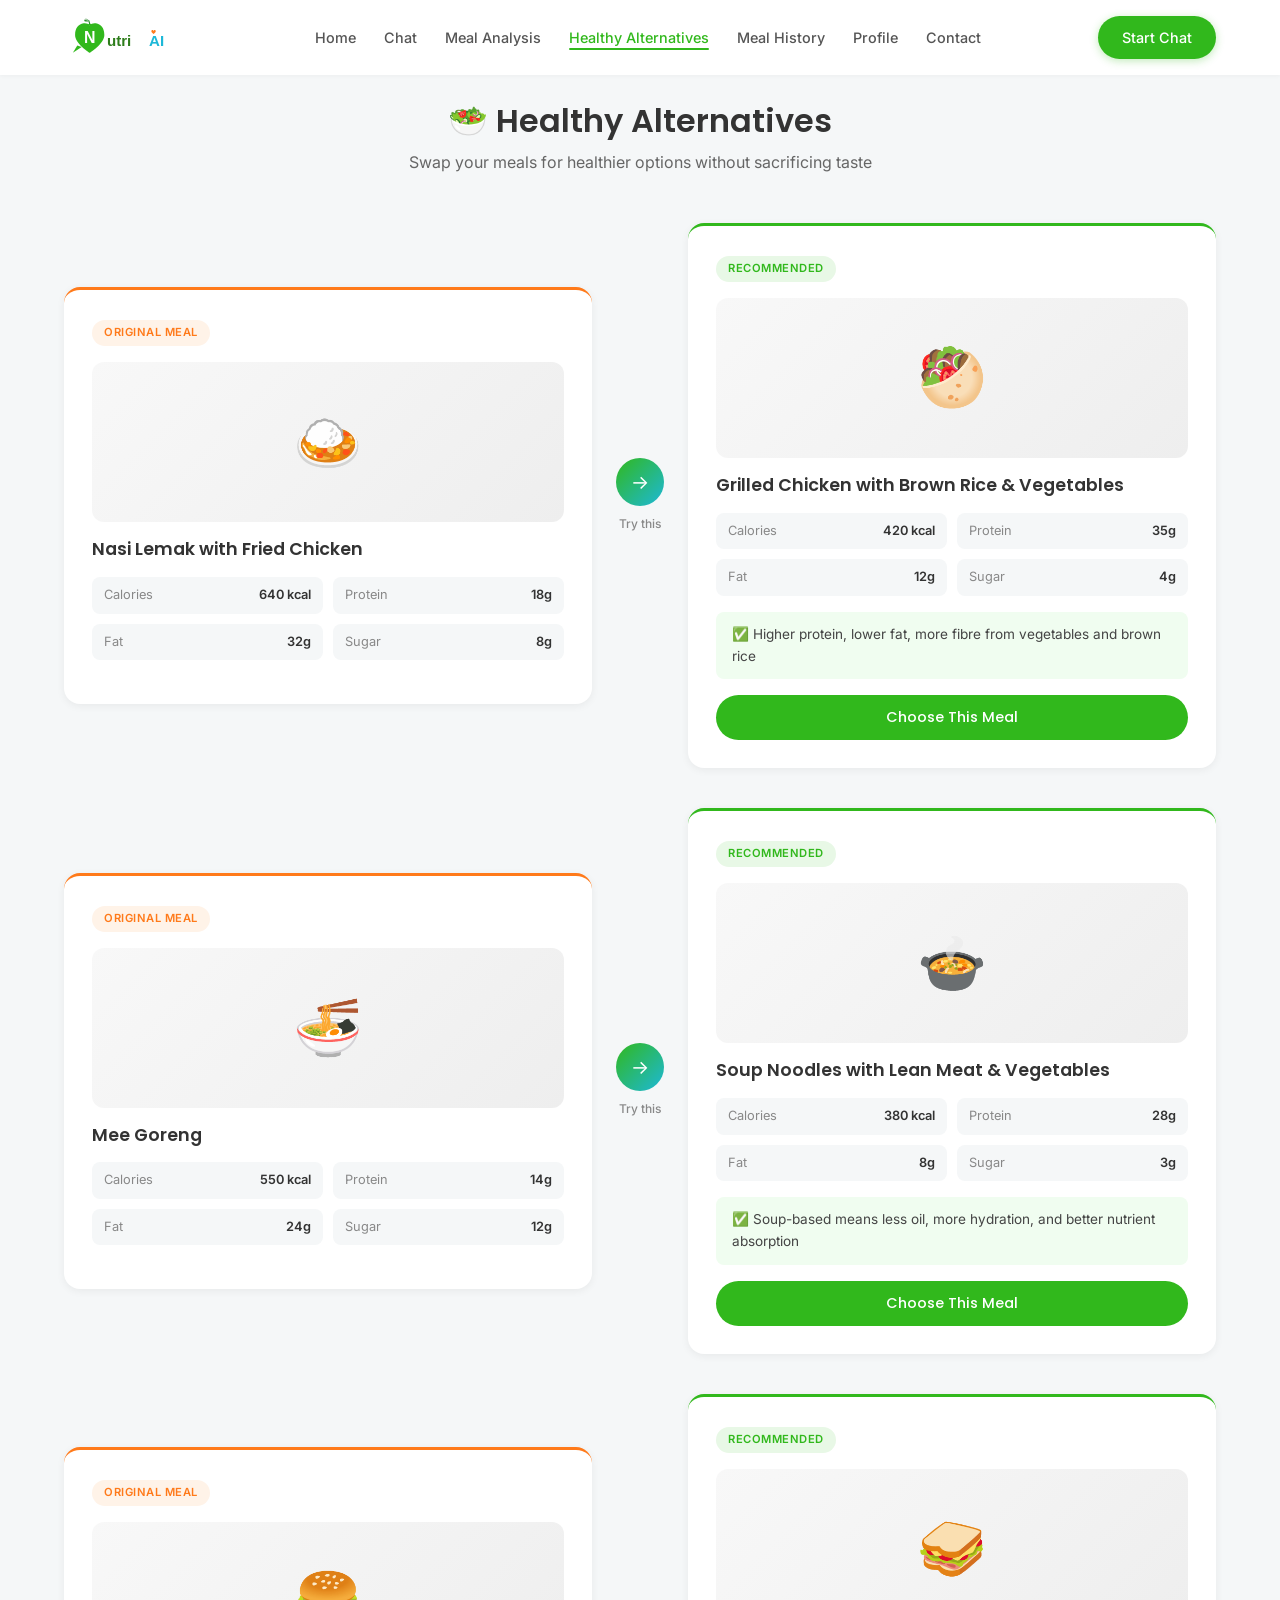
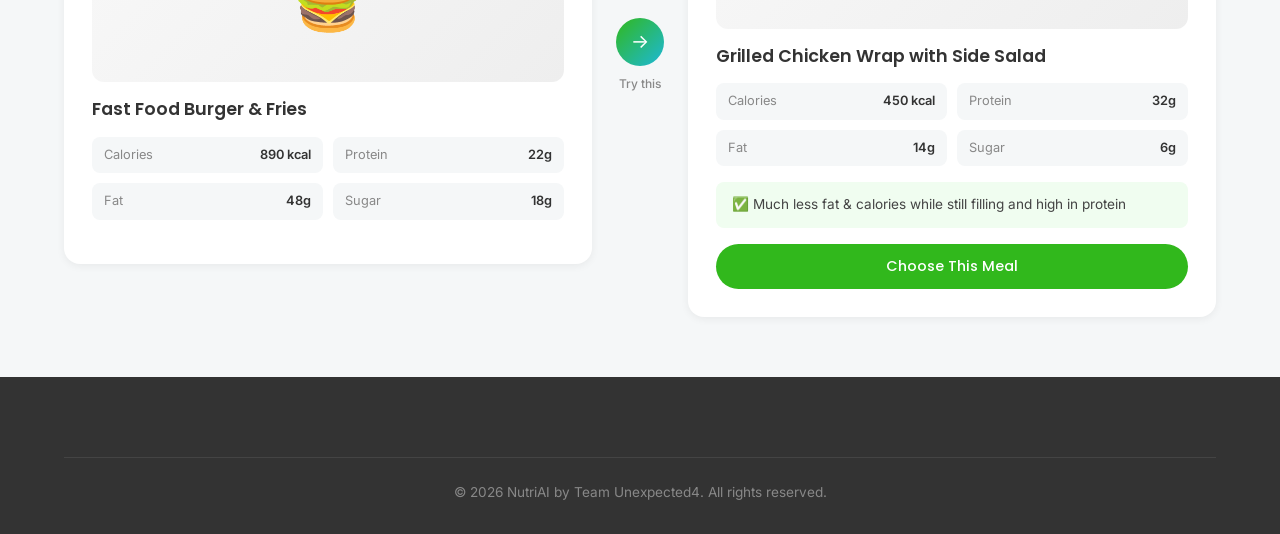
==== alternatives.html @ 3e51aa66 "Initial commit - NutriAI website" ====
<!DOCTYPE html>
<html lang="en">
<head>
    <meta charset="UTF-8">
    <meta name="viewport" content="width=device-width, initial-scale=1.0">
    <title>NutriAI – Healthy Alternatives</title>
    <link rel="preconnect" href="https://fonts.googleapis.com">
    <link rel="preconnect" href="https://fonts.gstatic.com" crossorigin>
    <link href="https://fonts.googleapis.com/css2?family=Poppins:wght@400;500;600;700&family=Inter:wght@300;400;500;600&display=swap" rel="stylesheet">
    <link rel="stylesheet" href="css/style.css">
    <link rel="stylesheet" href="css/alternatives.css">
</head>
<body>
    <!-- Navigation -->
    <nav class="navbar">
        <div class="nav-container">
            <a href="index.html" class="nav-logo">
                <img src="images/logo.svg" alt="NutriAI Logo" class="logo-img">
            </a>
            <ul class="nav-links">
                <li><a href="index.html">Home</a></li>
                <li><a href="chat.html">Chat</a></li>
                <li><a href="meal-analysis.html">Meal Analysis</a></li>
                <li><a href="alternatives.html" class="active">Healthy Alternatives</a></li>
                <li><a href="history.html">Meal History</a></li>
                <li><a href="profile.html">Profile</a></li>
                <li><a href="index.html#contact">Contact</a></li>
            </ul>
            <a href="chat.html" class="nav-cta">Start Chat</a>
            <button class="nav-toggle" aria-label="Toggle navigation">
                <span></span>
                <span></span>
                <span></span>
            </button>
        </div>
    </nav>

    <!-- Healthy Alternatives Page -->
    <section class="alternatives-page">
        <div class="container">
            <div class="alternatives-header">
                <h1>🥗 Healthy Alternatives</h1>
                <p>Swap your meals for healthier options without sacrificing taste</p>
            </div>

            <div class="comparison-list">
                <!-- Comparison 1 -->
                <div class="comparison-item">
                    <div class="comparison-card original">
                        <span class="card-badge">Original Meal</span>
                        <div class="card-meal-image">🍛</div>
                        <h3>Nasi Lemak with Fried Chicken</h3>
                        <div class="nutrition-mini">
                            <div class="nutrition-mini-item">
                                <span class="label">Calories</span>
                                <span class="value">640 kcal</span>
                            </div>
                            <div class="nutrition-mini-item">
                                <span class="label">Protein</span>
                                <span class="value">18g</span>
                            </div>
                            <div class="nutrition-mini-item">
                                <span class="label">Fat</span>
                                <span class="value">32g</span>
                            </div>
                            <div class="nutrition-mini-item">
                                <span class="label">Sugar</span>
                                <span class="value">8g</span>
                            </div>
                        </div>
                    </div>

                    <div class="comparison-arrow">
                        <div class="arrow-icon">→</div>
                        <span class="arrow-text">Try this</span>
                    </div>

                    <div class="comparison-card recommended">
                        <span class="card-badge">Recommended</span>
                        <div class="card-meal-image">🥙</div>
                        <h3>Grilled Chicken with Brown Rice & Vegetables</h3>
                        <div class="nutrition-mini">
                            <div class="nutrition-mini-item">
                                <span class="label">Calories</span>
                                <span class="value">420 kcal</span>
                            </div>
                            <div class="nutrition-mini-item">
                                <span class="label">Protein</span>
                                <span class="value">35g</span>
                            </div>
                            <div class="nutrition-mini-item">
                                <span class="label">Fat</span>
                                <span class="value">12g</span>
                            </div>
                            <div class="nutrition-mini-item">
                                <span class="label">Sugar</span>
                                <span class="value">4g</span>
                            </div>
                        </div>
                        <div class="health-benefits">
                            <p>✅ Higher protein, lower fat, more fibre from vegetables and brown rice</p>
                        </div>
                        <button class="choose-meal-btn">Choose This Meal</button>
                    </div>
                </div>

                <!-- Comparison 2 -->
                <div class="comparison-item">
                    <div class="comparison-card original">
                        <span class="card-badge">Original Meal</span>
                        <div class="card-meal-image">🍜</div>
                        <h3>Mee Goreng</h3>
                        <div class="nutrition-mini">
                            <div class="nutrition-mini-item">
                                <span class="label">Calories</span>
                                <span class="value">550 kcal</span>
                            </div>
                            <div class="nutrition-mini-item">
                                <span class="label">Protein</span>
                                <span class="value">14g</span>
                            </div>
                            <div class="nutrition-mini-item">
                                <span class="label">Fat</span>
                                <span class="value">24g</span>
                            </div>
                            <div class="nutrition-mini-item">
                                <span class="label">Sugar</span>
                                <span class="value">12g</span>
                            </div>
                        </div>
                    </div>

                    <div class="comparison-arrow">
                        <div class="arrow-icon">→</div>
                        <span class="arrow-text">Try this</span>
                    </div>

                    <div class="comparison-card recommended">
                        <span class="card-badge">Recommended</span>
                        <div class="card-meal-image">🍲</div>
                        <h3>Soup Noodles with Lean Meat & Vegetables</h3>
                        <div class="nutrition-mini">
                            <div class="nutrition-mini-item">
                                <span class="label">Calories</span>
                                <span class="value">380 kcal</span>
                            </div>
                            <div class="nutrition-mini-item">
                                <span class="label">Protein</span>
                                <span class="value">28g</span>
                            </div>
                            <div class="nutrition-mini-item">
                                <span class="label">Fat</span>
                                <span class="value">8g</span>
                            </div>
                            <div class="nutrition-mini-item">
                                <span class="label">Sugar</span>
                                <span class="value">3g</span>
                            </div>
                        </div>
                        <div class="health-benefits">
                            <p>✅ Soup-based means less oil, more hydration, and better nutrient absorption</p>
                        </div>
                        <button class="choose-meal-btn">Choose This Meal</button>
                    </div>
                </div>

                <!-- Comparison 3 -->
                <div class="comparison-item">
                    <div class="comparison-card original">
                        <span class="card-badge">Original Meal</span>
                        <div class="card-meal-image">🍔</div>
                        <h3>Fast Food Burger & Fries</h3>
                        <div class="nutrition-mini">
                            <div class="nutrition-mini-item">
                                <span class="label">Calories</span>
                                <span class="value">890 kcal</span>
                            </div>
                            <div class="nutrition-mini-item">
                                <span class="label">Protein</span>
                                <span class="value">22g</span>
                            </div>
                            <div class="nutrition-mini-item">
                                <span class="label">Fat</span>
                                <span class="value">48g</span>
                            </div>
                            <div class="nutrition-mini-item">
                                <span class="label">Sugar</span>
                                <span class="value">18g</span>
                            </div>
                        </div>
                    </div>

                    <div class="comparison-arrow">
                        <div class="arrow-icon">→</div>
                        <span class="arrow-text">Try this</span>
                    </div>

                    <div class="comparison-card recommended">
                        <span class="card-badge">Recommended</span>
                        <div class="card-meal-image">🥪</div>
                        <h3>Grilled Chicken Wrap with Side Salad</h3>
                        <div class="nutrition-mini">
                            <div class="nutrition-mini-item">
                                <span class="label">Calories</span>
                                <span class="value">450 kcal</span>
                            </div>
                            <div class="nutrition-mini-item">
                                <span class="label">Protein</span>
                                <span class="value">32g</span>
                            </div>
                            <div class="nutrition-mini-item">
                                <span class="label">Fat</span>
                                <span class="value">14g</span>
                            </div>
                            <div class="nutrition-mini-item">
                                <span class="label">Sugar</span>
                                <span class="value">6g</span>
                            </div>
                        </div>
                        <div class="health-benefits">
                            <p>✅ Much less fat & calories while still filling and high in protein</p>
                        </div>
                        <button class="choose-meal-btn">Choose This Meal</button>
                    </div>
                </div>
            </div>
        </div>
    </section>

    <!-- Footer -->
    <footer class="footer">
        <div class="container">
            <div class="footer-bottom">
                <p>&copy; 2026 NutriAI by Team Unexpected4. All rights reserved.</p>
            </div>
        </div>
    </footer>

    <script src="js/main.js"></script>
</body>
</html>
---- css/style.css ----
/* ============================
   NutriAI - Global Styles
   ============================ */

:root {
    --primary-green: #31B81C;
    --ai-blue: #1DB8D8;
    --accent-orange: #FF7A1A;
    --white: #FFFFFF;
    --light-grey: #F5F7F8;
    --dark-grey: #333333;
    --shadow-sm: 0 2px 8px rgba(0, 0, 0, 0.06);
    --shadow-md: 0 4px 16px rgba(0, 0, 0, 0.08);
    --shadow-lg: 0 8px 32px rgba(0, 0, 0, 0.1);
    --radius-sm: 8px;
    --radius-md: 12px;
    --radius-lg: 16px;
    --radius-xl: 24px;
    --radius-full: 50px;
    --transition: all 0.3s ease;
}

/* Reset */
*, *::before, *::after {
    margin: 0;
    padding: 0;
    box-sizing: border-box;
}

html {
    scroll-behavior: smooth;
}

body {
    font-family: 'Inter', sans-serif;
    font-size: 16px;
    line-height: 1.6;
    color: var(--dark-grey);
    background-color: var(--white);
    overflow-x: hidden;
}

h1, h2, h3, h4, h5, h6 {
    font-family: 'Poppins', sans-serif;
    font-weight: 600;
    line-height: 1.3;
}

a {
    text-decoration: none;
    color: inherit;
    transition: var(--transition);
}

ul {
    list-style: none;
}

img {
    max-width: 100%;
    height: auto;
}

/* Container */
.container {
    max-width: 1200px;
    margin: 0 auto;
    padding: 0 24px;
}

/* Section Headers */
.section-header {
    text-align: center;
    margin-bottom: 60px;
}

.section-header h2 {
    font-size: 2.25rem;
    margin-bottom: 12px;
    color: var(--dark-grey);
}

.section-header p {
    font-size: 1.1rem;
    color: #666;
    max-width: 500px;
    margin: 0 auto;
}

/* Buttons */
.btn {
    display: inline-flex;
    align-items: center;
    justify-content: center;
    padding: 14px 32px;
    border-radius: var(--radius-full);
    font-family: 'Poppins', sans-serif;
    font-weight: 500;
    font-size: 1rem;
    cursor: pointer;
    transition: var(--transition);
    border: none;
    gap: 8px;
}

.btn-primary {
    background-color: var(--primary-green);
    color: var(--white);
    box-shadow: 0 4px 16px rgba(49, 184, 28, 0.3);
}

.btn-primary:hover {
    background-color: #28a016;
    transform: translateY(-2px);
    box-shadow: 0 6px 24px rgba(49, 184, 28, 0.4);
}

.btn-secondary {
    background-color: transparent;
    color: var(--dark-grey);
    border: 2px solid #e0e0e0;
}

.btn-secondary:hover {
    border-color: var(--primary-green);
    color: var(--primary-green);
    transform: translateY(-2px);
}

.btn-blue {
    background-color: var(--ai-blue);
    color: var(--white);
    box-shadow: 0 4px 16px rgba(29, 184, 216, 0.3);
}

.btn-blue:hover {
    background-color: #17a2bf;
    transform: translateY(-2px);
    box-shadow: 0 6px 24px rgba(29, 184, 216, 0.4);
}

.btn-orange {
    background-color: var(--accent-orange);
    color: var(--white);
    box-shadow: 0 4px 16px rgba(255, 122, 26, 0.3);
}

.btn-orange:hover {
    background-color: #e56a10;
    transform: translateY(-2px);
    box-shadow: 0 6px 24px rgba(255, 122, 26, 0.4);
}

.btn-sm {
    padding: 10px 20px;
    font-size: 0.875rem;
}

.btn-lg {
    padding: 16px 40px;
    font-size: 1.1rem;
}

/* Navigation */
.navbar {
    position: fixed;
    top: 0;
    left: 0;
    right: 0;
    background: rgba(255, 255, 255, 0.95);
    backdrop-filter: blur(10px);
    z-index: 1000;
    padding: 16px 0;
    box-shadow: 0 1px 4px rgba(0, 0, 0, 0.04);
}

.nav-container {
    max-width: 1200px;
    margin: 0 auto;
    padding: 0 24px;
    display: flex;
    align-items: center;
    justify-content: space-between;
}

.nav-logo {
    display: flex;
    align-items: center;
}

.logo-img {
    height: 40px;
    width: auto;
}

.logo-icon {
    font-size: 1.75rem;
}

.logo-text {
    color: var(--primary-green);
}

.nav-links {
    display: flex;
    align-items: center;
    gap: 28px;
}

.nav-links a {
    font-size: 0.9rem;
    font-weight: 500;
    color: #555;
    position: relative;
}

.nav-links a:hover,
.nav-links a.active {
    color: var(--primary-green);
}

.nav-links a.active::after {
    content: '';
    position: absolute;
    bottom: -4px;
    left: 0;
    right: 0;
    height: 2px;
    background: var(--primary-green);
    border-radius: 2px;
}

.nav-cta {
    background-color: var(--primary-green);
    color: var(--white);
    padding: 10px 24px;
    border-radius: var(--radius-full);
    font-weight: 500;
    font-size: 0.9rem;
    box-shadow: 0 2px 8px rgba(49, 184, 28, 0.3);
}

.nav-cta:hover {
    background-color: #28a016;
    transform: translateY(-1px);
}

.nav-toggle {
    display: none;
    flex-direction: column;
    gap: 5px;
    background: none;
    border: none;
    cursor: pointer;
    padding: 4px;
}

.nav-toggle span {
    width: 24px;
    height: 2px;
    background: var(--dark-grey);
    border-radius: 2px;
    transition: var(--transition);
}

/* Footer */
.footer {
    background: var(--dark-grey);
    color: var(--white);
    padding: 80px 0 30px;
}

.footer-grid {
    display: grid;
    grid-template-columns: 2fr 1fr 1fr 1.5fr;
    gap: 40px;
    margin-bottom: 40px;
}

.footer-brand p {
    color: #aaa;
    margin-top: 12px;
    font-size: 0.9rem;
    line-height: 1.7;
}

.footer-logo {
    display: flex;
    align-items: center;
}

.footer-logo .logo-img {
    height: 36px;
    width: auto;
}

.footer-logo-img {
    filter: brightness(10);
}

.footer-links h4,
.footer-contact h4 {
    font-size: 1rem;
    margin-bottom: 16px;
    color: var(--white);
}

.footer-links ul li {
    margin-bottom: 10px;
}

.footer-links ul li a {
    color: #aaa;
    font-size: 0.9rem;
}

.footer-links ul li a:hover {
    color: var(--primary-green);
}

.footer-contact p {
    color: #aaa;
    font-size: 0.9rem;
    margin-bottom: 8px;
}

.footer-social {
    display: flex;
    gap: 12px;
    margin-top: 16px;
}

.footer-social a {
    font-size: 1.2rem;
    opacity: 0.7;
    transition: var(--transition);
}

.footer-social a:hover {
    opacity: 1;
}

.footer-bottom {
    border-top: 1px solid #444;
    padding-top: 24px;
    text-align: center;
}

.footer-bottom p {
    color: #888;
    font-size: 0.85rem;
}

/* Responsive */
@media (max-width: 1024px) {
    .footer-grid {
        grid-template-columns: 1fr 1fr;
    }
}

@media (max-width: 768px) {
    .nav-links {
        display: none;
        position: absolute;
        top: 100%;
        left: 0;
        right: 0;
        background: var(--white);
        flex-direction: column;
        padding: 24px;
        box-shadow: var(--shadow-md);
        gap: 16px;
    }

    .nav-links.active {
        display: flex;
    }

    .nav-cta {
        display: none;
    }

    .nav-toggle {
        display: flex;
    }

    .section-header h2 {
        font-size: 1.75rem;
    }

    .footer-grid {
        grid-template-columns: 1fr;
        gap: 30px;
    }
}
---- css/alternatives.css ----
/* ============================
   Healthy Alternatives Page Styles
   ============================ */

.alternatives-page {
    padding: 100px 0 60px;
    background: var(--light-grey);
    min-height: 100vh;
}

.alternatives-header {
    text-align: center;
    margin-bottom: 48px;
}

.alternatives-header h1 {
    font-size: 2rem;
    margin-bottom: 8px;
}

.alternatives-header p {
    color: #666;
    font-size: 1rem;
}

/* Comparison Cards */
.comparison-list {
    display: flex;
    flex-direction: column;
    gap: 40px;
}

.comparison-item {
    display: grid;
    grid-template-columns: 1fr auto 1fr;
    gap: 24px;
    align-items: center;
}

.comparison-card {
    background: var(--white);
    border-radius: var(--radius-lg);
    padding: 28px;
    box-shadow: var(--shadow-sm);
    transition: var(--transition);
}

.comparison-card:hover {
    transform: translateY(-4px);
    box-shadow: var(--shadow-md);
}

.comparison-card.original {
    border-top: 3px solid var(--accent-orange);
}

.comparison-card.recommended {
    border-top: 3px solid var(--primary-green);
}

.card-badge {
    display: inline-block;
    padding: 4px 12px;
    border-radius: var(--radius-full);
    font-size: 0.7rem;
    font-weight: 600;
    text-transform: uppercase;
    letter-spacing: 0.5px;
    margin-bottom: 16px;
}

.original .card-badge {
    background: #fff3e8;
    color: var(--accent-orange);
}

.recommended .card-badge {
    background: #e8f8e6;
    color: var(--primary-green);
}

.card-meal-image {
    width: 100%;
    height: 160px;
    background: linear-gradient(135deg, #f8f8f8, #eee);
    border-radius: var(--radius-md);
    display: flex;
    align-items: center;
    justify-content: center;
    font-size: 3.5rem;
    margin-bottom: 16px;
}

.comparison-card h3 {
    font-size: 1.1rem;
    margin-bottom: 16px;
}

.nutrition-mini {
    display: grid;
    grid-template-columns: 1fr 1fr;
    gap: 10px;
    margin-bottom: 16px;
}

.nutrition-mini-item {
    display: flex;
    justify-content: space-between;
    align-items: center;
    padding: 8px 12px;
    background: var(--light-grey);
    border-radius: var(--radius-sm);
    font-size: 0.8rem;
}

.nutrition-mini-item .label {
    color: #888;
}

.nutrition-mini-item .value {
    font-weight: 600;
    color: var(--dark-grey);
}

.health-benefits {
    padding: 12px 16px;
    background: #f0fdf0;
    border-radius: var(--radius-sm);
    margin-bottom: 16px;
}

.health-benefits p {
    font-size: 0.85rem;
    color: #444;
    display: flex;
    align-items: center;
    gap: 6px;
}

.choose-meal-btn {
    width: 100%;
    padding: 12px;
    background: var(--primary-green);
    color: var(--white);
    border: none;
    border-radius: var(--radius-full);
    font-family: 'Poppins', sans-serif;
    font-weight: 500;
    font-size: 0.9rem;
    cursor: pointer;
    transition: var(--transition);
}

.choose-meal-btn:hover {
    background: #28a016;
    transform: translateY(-2px);
    box-shadow: 0 4px 12px rgba(49, 184, 28, 0.3);
}

/* Arrow Connector */
.comparison-arrow {
    display: flex;
    flex-direction: column;
    align-items: center;
    gap: 8px;
}

.arrow-icon {
    width: 48px;
    height: 48px;
    background: linear-gradient(135deg, var(--primary-green), var(--ai-blue));
    color: var(--white);
    border-radius: 50%;
    display: flex;
    align-items: center;
    justify-content: center;
    font-size: 1.2rem;
}

.arrow-text {
    font-size: 0.75rem;
    color: #888;
    font-weight: 500;
}

/* Responsive */
@media (max-width: 1024px) {
    .comparison-item {
        grid-template-columns: 1fr;
        gap: 16px;
    }

    .comparison-arrow {
        flex-direction: row;
        justify-content: center;
    }

    .arrow-icon {
        transform: rotate(90deg);
    }
}

@media (max-width: 768px) {
    .alternatives-page {
        padding: 90px 0 40px;
    }
}
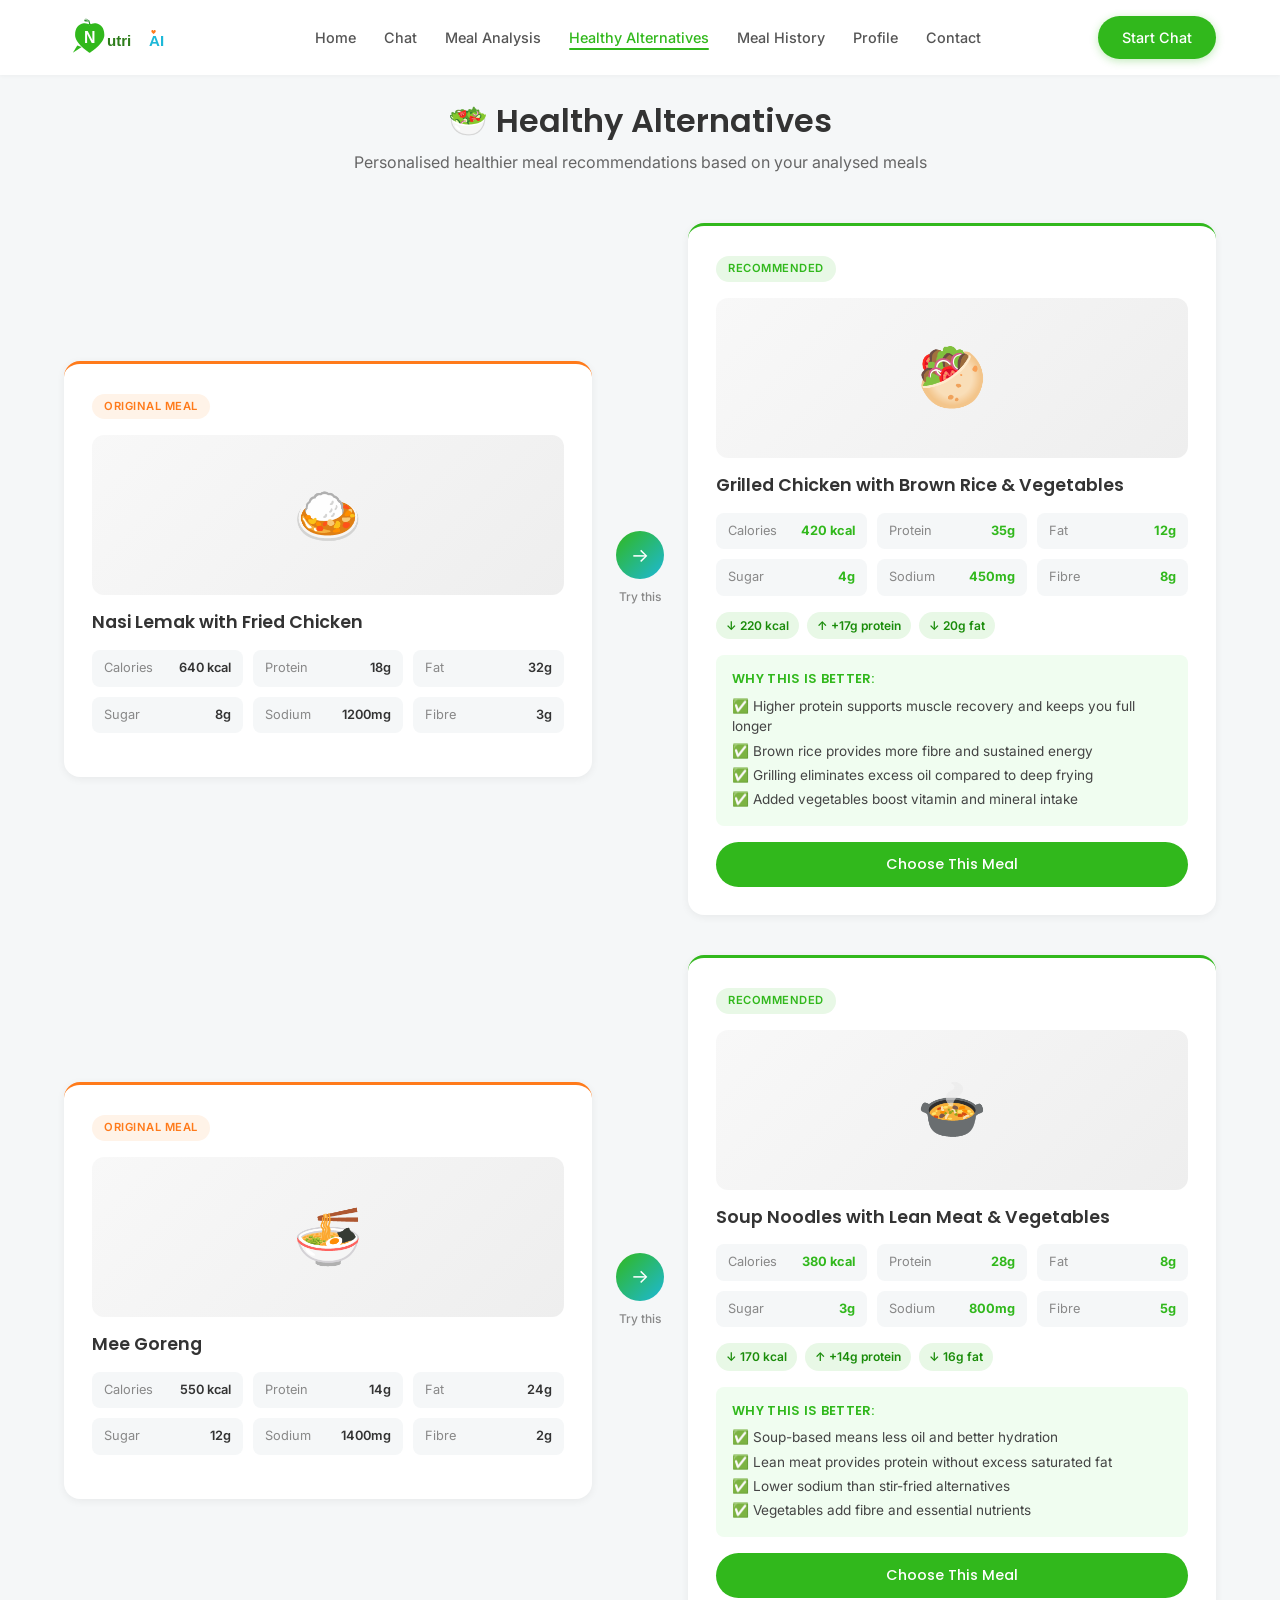
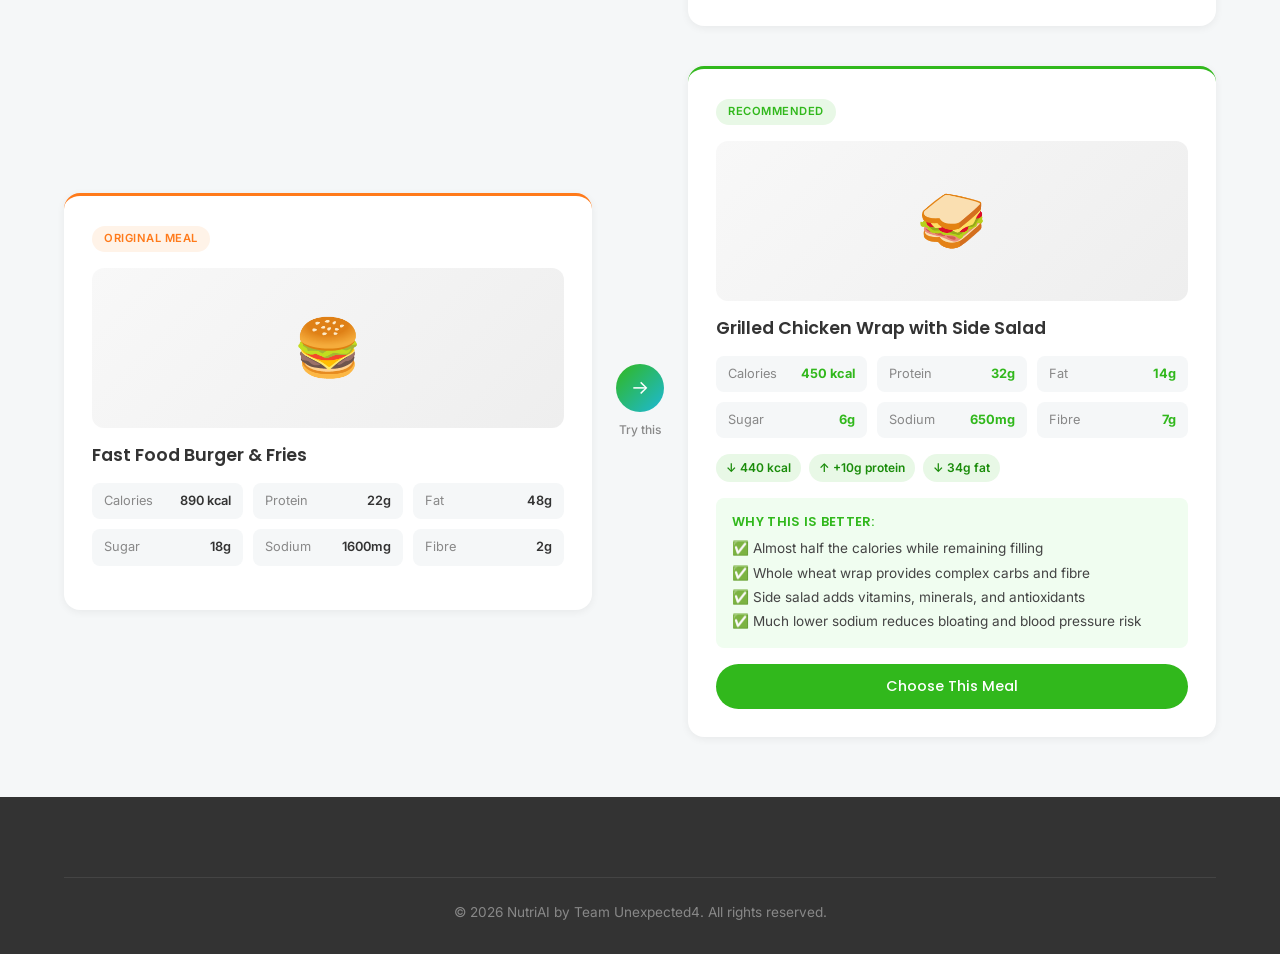
==== commit cdf55222: "feat: add homepage improvements, meal analysis, contact page, and localStorage support" ====
--- a/alternatives.html
+++ b/alternatives.html
@@ -24,7 +24,7 @@
                 <li><a href="alternatives.html" class="active">Healthy Alternatives</a></li>
                 <li><a href="history.html">Meal History</a></li>
                 <li><a href="profile.html">Profile</a></li>
-                <li><a href="index.html#contact">Contact</a></li>
+                <li><a href="contact.html">Contact</a></li>
             </ul>
             <a href="chat.html" class="nav-cta">Start Chat</a>
             <button class="nav-toggle" aria-label="Toggle navigation">
@@ -40,10 +40,10 @@
         <div class="container">
             <div class="alternatives-header">
                 <h1>🥗 Healthy Alternatives</h1>
-                <p>Swap your meals for healthier options without sacrificing taste</p>
+                <p>Personalised healthier meal recommendations based on your analysed meals</p>
             </div>
 
-            <div class="comparison-list">
+            <div class="comparison-list" id="alternatives-list">
                 <!-- Comparison 1 -->
                 <div class="comparison-item">
                     <div class="comparison-card original">
@@ -67,6 +67,14 @@
                                 <span class="label">Sugar</span>
                                 <span class="value">8g</span>
                             </div>
+                            <div class="nutrition-mini-item">
+                                <span class="label">Sodium</span>
+                                <span class="value">1200mg</span>
+                            </div>
+                            <div class="nutrition-mini-item">
+                                <span class="label">Fibre</span>
+                                <span class="value">3g</span>
+                            </div>
                         </div>
                     </div>
 
@@ -82,23 +90,40 @@
                         <div class="nutrition-mini">
                             <div class="nutrition-mini-item">
                                 <span class="label">Calories</span>
-                                <span class="value">420 kcal</span>
-                            </div>
-                            <div class="nutrition-mini-item">
-                                <span class="label">Protein</span>
-                                <span class="value">35g</span>
-                            </div>
-                            <div class="nutrition-mini-item">
-                                <span class="label">Fat</span>
-                                <span class="value">12g</span>
-                            </div>
-                            <div class="nutrition-mini-item">
-                                <span class="label">Sugar</span>
-                                <span class="value">4g</span>
-                            </div>
+                                <span class="value highlight-green">420 kcal</span>
+                            </div>
+                            <div class="nutrition-mini-item">
+                                <span class="label">Protein</span>
+                                <span class="value highlight-green">35g</span>
+                            </div>
+                            <div class="nutrition-mini-item">
+                                <span class="label">Fat</span>
+                                <span class="value highlight-green">12g</span>
+                            </div>
+                            <div class="nutrition-mini-item">
+                                <span class="label">Sugar</span>
+                                <span class="value highlight-green">4g</span>
+                            </div>
+                            <div class="nutrition-mini-item">
+                                <span class="label">Sodium</span>
+                                <span class="value highlight-green">450mg</span>
+                            </div>
+                            <div class="nutrition-mini-item">
+                                <span class="label">Fibre</span>
+                                <span class="value highlight-green">8g</span>
+                            </div>
+                        </div>
+                        <div class="nutrition-diff">
+                            <span class="diff-item good">↓ 220 kcal</span>
+                            <span class="diff-item good">↑ +17g protein</span>
+                            <span class="diff-item good">↓ 20g fat</span>
                         </div>
                         <div class="health-benefits">
-                            <p>✅ Higher protein, lower fat, more fibre from vegetables and brown rice</p>
+                            <h4>Why this is better:</h4>
+                            <p>✅ Higher protein supports muscle recovery and keeps you full longer</p>
+                            <p>✅ Brown rice provides more fibre and sustained energy</p>
+                            <p>✅ Grilling eliminates excess oil compared to deep frying</p>
+                            <p>✅ Added vegetables boost vitamin and mineral intake</p>
                         </div>
                         <button class="choose-meal-btn">Choose This Meal</button>
                     </div>
@@ -127,6 +152,14 @@
                                 <span class="label">Sugar</span>
                                 <span class="value">12g</span>
                             </div>
+                            <div class="nutrition-mini-item">
+                                <span class="label">Sodium</span>
+                                <span class="value">1400mg</span>
+                            </div>
+                            <div class="nutrition-mini-item">
+                                <span class="label">Fibre</span>
+                                <span class="value">2g</span>
+                            </div>
                         </div>
                     </div>
 
@@ -142,23 +175,40 @@
                         <div class="nutrition-mini">
                             <div class="nutrition-mini-item">
                                 <span class="label">Calories</span>
-                                <span class="value">380 kcal</span>
-                            </div>
-                            <div class="nutrition-mini-item">
-                                <span class="label">Protein</span>
-                                <span class="value">28g</span>
-                            </div>
-                            <div class="nutrition-mini-item">
-                                <span class="label">Fat</span>
-                                <span class="value">8g</span>
-                            </div>
-                            <div class="nutrition-mini-item">
-                                <span class="label">Sugar</span>
-                                <span class="value">3g</span>
-                            </div>
+                                <span class="value highlight-green">380 kcal</span>
+                            </div>
+                            <div class="nutrition-mini-item">
+                                <span class="label">Protein</span>
+                                <span class="value highlight-green">28g</span>
+                            </div>
+                            <div class="nutrition-mini-item">
+                                <span class="label">Fat</span>
+                                <span class="value highlight-green">8g</span>
+                            </div>
+                            <div class="nutrition-mini-item">
+                                <span class="label">Sugar</span>
+                                <span class="value highlight-green">3g</span>
+                            </div>
+                            <div class="nutrition-mini-item">
+                                <span class="label">Sodium</span>
+                                <span class="value highlight-green">800mg</span>
+                            </div>
+                            <div class="nutrition-mini-item">
+                                <span class="label">Fibre</span>
+                                <span class="value highlight-green">5g</span>
+                            </div>
+                        </div>
+                        <div class="nutrition-diff">
+                            <span class="diff-item good">↓ 170 kcal</span>
+                            <span class="diff-item good">↑ +14g protein</span>
+                            <span class="diff-item good">↓ 16g fat</span>
                         </div>
                         <div class="health-benefits">
-                            <p>✅ Soup-based means less oil, more hydration, and better nutrient absorption</p>
+                            <h4>Why this is better:</h4>
+                            <p>✅ Soup-based means less oil and better hydration</p>
+                            <p>✅ Lean meat provides protein without excess saturated fat</p>
+                            <p>✅ Lower sodium than stir-fried alternatives</p>
+                            <p>✅ Vegetables add fibre and essential nutrients</p>
                         </div>
                         <button class="choose-meal-btn">Choose This Meal</button>
                     </div>
@@ -187,6 +237,14 @@
                                 <span class="label">Sugar</span>
                                 <span class="value">18g</span>
                             </div>
+                            <div class="nutrition-mini-item">
+                                <span class="label">Sodium</span>
+                                <span class="value">1600mg</span>
+                            </div>
+                            <div class="nutrition-mini-item">
+                                <span class="label">Fibre</span>
+                                <span class="value">2g</span>
+                            </div>
                         </div>
                     </div>
 
@@ -202,23 +260,40 @@
                         <div class="nutrition-mini">
                             <div class="nutrition-mini-item">
                                 <span class="label">Calories</span>
-                                <span class="value">450 kcal</span>
-                            </div>
-                            <div class="nutrition-mini-item">
-                                <span class="label">Protein</span>
-                                <span class="value">32g</span>
-                            </div>
-                            <div class="nutrition-mini-item">
-                                <span class="label">Fat</span>
-                                <span class="value">14g</span>
-                            </div>
-                            <div class="nutrition-mini-item">
-                                <span class="label">Sugar</span>
-                                <span class="value">6g</span>
-                            </div>
+                                <span class="value highlight-green">450 kcal</span>
+                            </div>
+                            <div class="nutrition-mini-item">
+                                <span class="label">Protein</span>
+                                <span class="value highlight-green">32g</span>
+                            </div>
+                            <div class="nutrition-mini-item">
+                                <span class="label">Fat</span>
+                                <span class="value highlight-green">14g</span>
+                            </div>
+                            <div class="nutrition-mini-item">
+                                <span class="label">Sugar</span>
+                                <span class="value highlight-green">6g</span>
+                            </div>
+                            <div class="nutrition-mini-item">
+                                <span class="label">Sodium</span>
+                                <span class="value highlight-green">650mg</span>
+                            </div>
+                            <div class="nutrition-mini-item">
+                                <span class="label">Fibre</span>
+                                <span class="value highlight-green">7g</span>
+                            </div>
+                        </div>
+                        <div class="nutrition-diff">
+                            <span class="diff-item good">↓ 440 kcal</span>
+                            <span class="diff-item good">↑ +10g protein</span>
+                            <span class="diff-item good">↓ 34g fat</span>
                         </div>
                         <div class="health-benefits">
-                            <p>✅ Much less fat & calories while still filling and high in protein</p>
+                            <h4>Why this is better:</h4>
+                            <p>✅ Almost half the calories while remaining filling</p>
+                            <p>✅ Whole wheat wrap provides complex carbs and fibre</p>
+                            <p>✅ Side salad adds vitamins, minerals, and antioxidants</p>
+                            <p>✅ Much lower sodium reduces bloating and blood pressure risk</p>
                         </div>
                         <button class="choose-meal-btn">Choose This Meal</button>
                     </div>
--- a/css/style.css
+++ b/css/style.css
@@ -20,6 +20,155 @@
     --transition: all 0.3s ease;
 }
 
+/* Dark Mode */
+body.dark-mode {
+    --white: #1a1a2e;
+    --light-grey: #16213e;
+    --dark-grey: #e0e0e0;
+    --shadow-sm: 0 2px 8px rgba(0, 0, 0, 0.2);
+    --shadow-md: 0 4px 16px rgba(0, 0, 0, 0.25);
+    --shadow-lg: 0 8px 32px rgba(0, 0, 0, 0.3);
+    color-scheme: dark;
+}
+
+body.dark-mode {
+    background-color: #1a1a2e;
+    color: #e0e0e0;
+}
+
+body.dark-mode .navbar {
+    background: rgba(26, 26, 46, 0.95);
+}
+
+body.dark-mode .nav-links a {
+    color: #bbb;
+}
+
+body.dark-mode .nav-links a:hover,
+body.dark-mode .nav-links a.active {
+    color: var(--primary-green);
+}
+
+body.dark-mode .hero {
+    background: linear-gradient(135deg, #1a2e1a 0%, #1a2e3e 50%, #2e1a1a 100%);
+}
+
+body.dark-mode .feature-card,
+body.dark-mode .step,
+body.dark-mode .testimonial-card,
+body.dark-mode .faq-item {
+    background: #16213e;
+}
+
+body.dark-mode .feature-card:hover {
+    background: #1a2740;
+}
+
+body.dark-mode .section-header p,
+body.dark-mode .feature-card p,
+body.dark-mode .step-content p,
+body.dark-mode .testimonial-card > p,
+body.dark-mode .faq-answer p {
+    color: #aaa;
+}
+
+body.dark-mode .faq-question {
+    color: #e0e0e0;
+}
+
+body.dark-mode .floating-card {
+    background: #16213e;
+}
+
+body.dark-mode .floating-card .card-text {
+    color: #e0e0e0;
+}
+
+body.dark-mode .footer {
+    background: #0f0f1a;
+}
+
+body.dark-mode .form-input {
+    background: #1a2740;
+    border-color: #2a3a5e;
+    color: #e0e0e0;
+}
+
+body.dark-mode .form-input:focus {
+    border-color: var(--primary-green);
+    box-shadow: 0 0 0 3px rgba(49, 184, 28, 0.15);
+}
+
+body.dark-mode .settings-section,
+body.dark-mode .profile-card {
+    background: #1a2740;
+}
+
+body.dark-mode .toggle-row {
+    border-bottom-color: #2a3a5e;
+}
+
+body.dark-mode .tag {
+    background: #2a3a5e;
+    color: #ccc;
+}
+
+body.dark-mode .profile-stats {
+    border-top-color: #2a3a5e;
+}
+
+body.dark-mode .btn-secondary {
+    border-color: #444;
+    color: #e0e0e0;
+}
+
+body.dark-mode .btn-secondary:hover {
+    border-color: var(--primary-green);
+    color: var(--primary-green);
+}
+
+body.dark-mode .meal-input-card,
+body.dark-mode .contact-form-card,
+body.dark-mode .info-card,
+body.dark-mode .history-empty,
+body.dark-mode .analysis-error {
+    background: #1a2740;
+}
+
+body.dark-mode .meal-input-field {
+    background: #16213e;
+    border-color: #2a3a5e;
+    color: #e0e0e0;
+}
+
+body.dark-mode .meal-input-field:focus {
+    border-color: var(--primary-green);
+}
+
+body.dark-mode .quick-meal-chip,
+body.dark-mode .prompt-chip {
+    background: #1a2740;
+    border-color: #2a3a5e;
+    color: #bbb;
+}
+
+body.dark-mode .disclaimer-box {
+    background: #1a2740;
+    border-color: rgba(255, 122, 26, 0.3);
+}
+
+body.dark-mode .disclaimer-box p {
+    color: #bbb;
+}
+
+body.dark-mode .problem-card {
+    background: #16213e;
+}
+
+body.dark-mode .problem-card:hover {
+    background: #1a2740;
+}
+
 /* Reset */
 *, *::before, *::after {
     margin: 0;
--- a/css/alternatives.css
+++ b/css/alternatives.css
@@ -98,7 +98,7 @@
 
 .nutrition-mini {
     display: grid;
-    grid-template-columns: 1fr 1fr;
+    grid-template-columns: 1fr 1fr 1fr;
     gap: 10px;
     margin-bottom: 16px;
 }
@@ -123,18 +123,66 @@
 }
 
 .health-benefits {
-    padding: 12px 16px;
+    padding: 16px;
     background: #f0fdf0;
     border-radius: var(--radius-sm);
     margin-bottom: 16px;
+}
+
+.health-benefits h4 {
+    font-size: 0.8rem;
+    font-weight: 600;
+    color: var(--primary-green);
+    margin-bottom: 8px;
+    text-transform: uppercase;
+    letter-spacing: 0.3px;
 }
 
 .health-benefits p {
     font-size: 0.85rem;
     color: #444;
     display: flex;
-    align-items: center;
+    align-items: flex-start;
     gap: 6px;
+    margin-bottom: 4px;
+    line-height: 1.5;
+}
+
+.health-benefits p:last-child {
+    margin-bottom: 0;
+}
+
+/* Nutrition Difference Tags */
+.nutrition-diff {
+    display: flex;
+    gap: 8px;
+    flex-wrap: wrap;
+    margin-bottom: 16px;
+}
+
+.diff-item {
+    display: inline-flex;
+    align-items: center;
+    padding: 4px 10px;
+    border-radius: var(--radius-full);
+    font-size: 0.75rem;
+    font-weight: 600;
+}
+
+.diff-item.good {
+    background: #e8f8e6;
+    color: #1a8c0a;
+}
+
+.diff-item.bad {
+    background: #fff3e8;
+    color: var(--accent-orange);
+}
+
+/* Highlight values */
+.nutrition-mini-item .value.highlight-green {
+    color: var(--primary-green);
+    font-weight: 700;
 }
 
 .choose-meal-btn {
@@ -198,6 +246,10 @@
     .arrow-icon {
         transform: rotate(90deg);
     }
+
+    .nutrition-mini {
+        grid-template-columns: 1fr 1fr;
+    }
 }
 
 @media (max-width: 768px) {
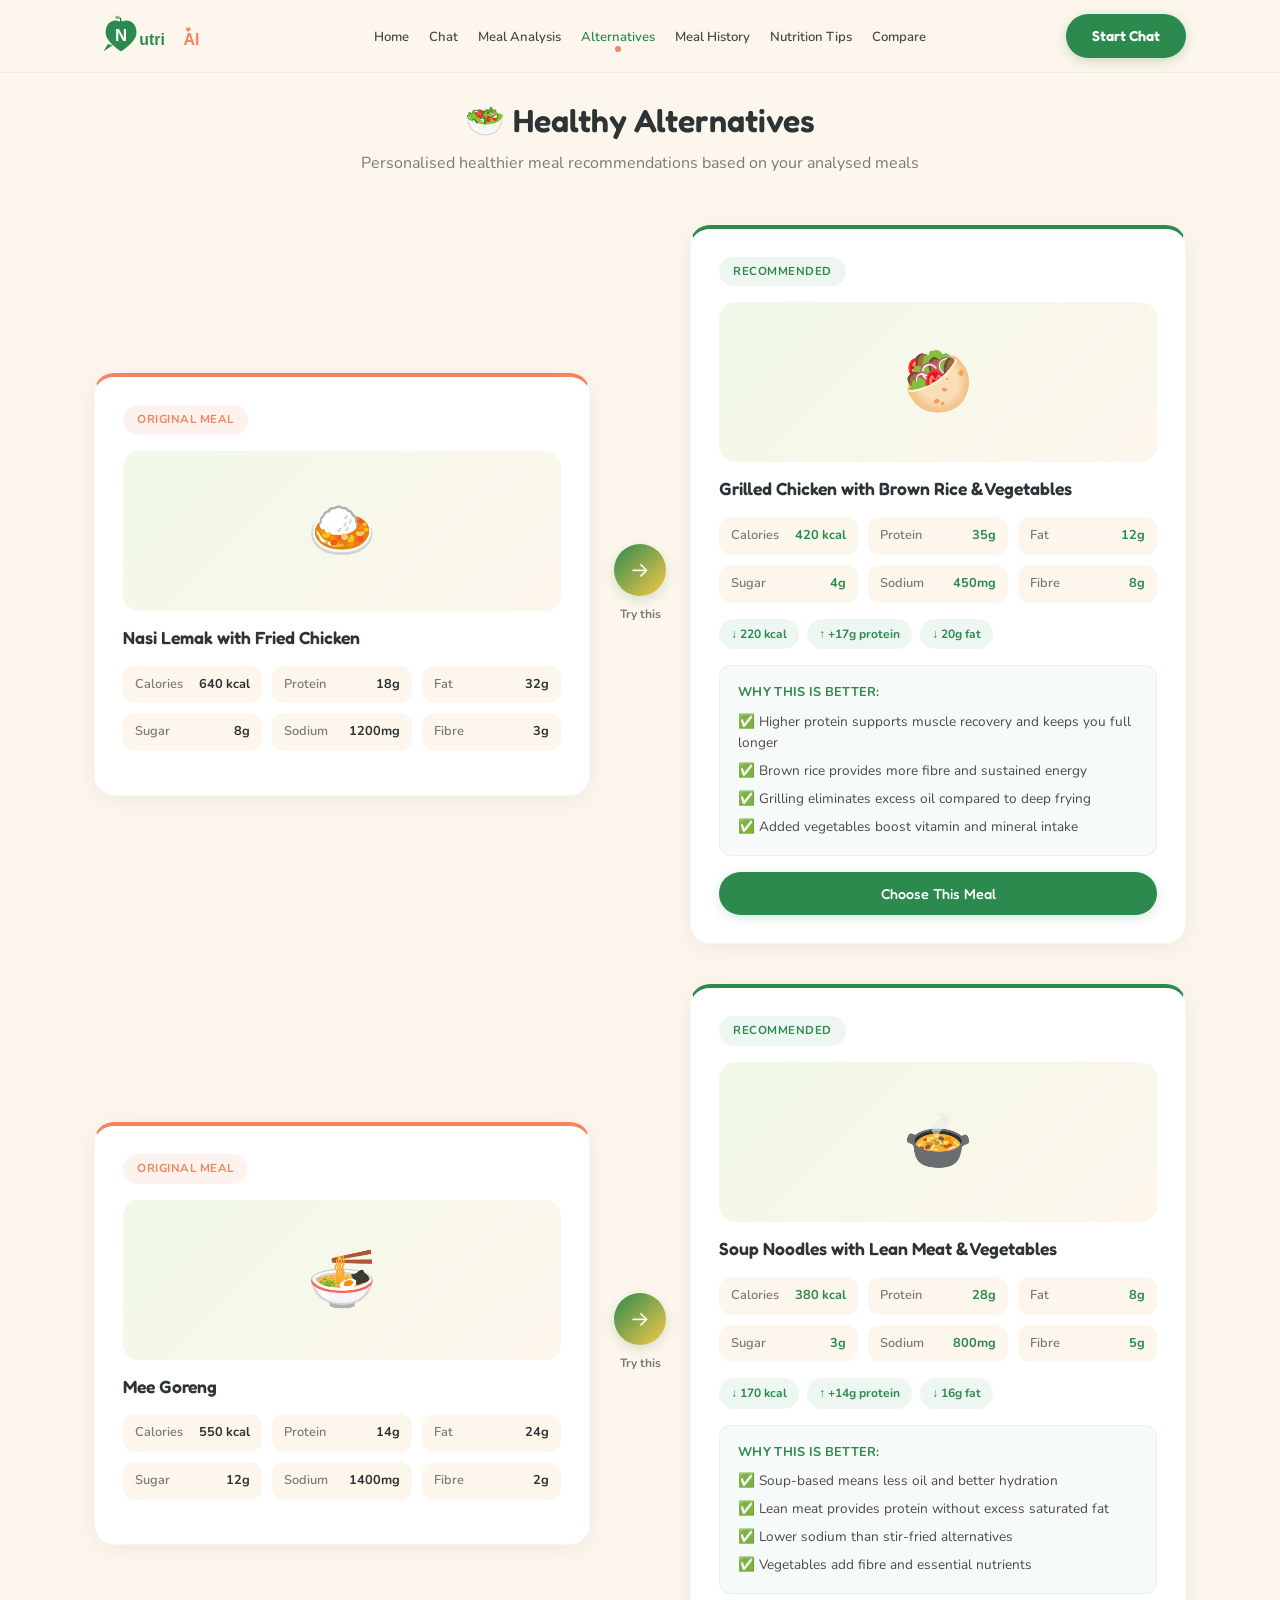
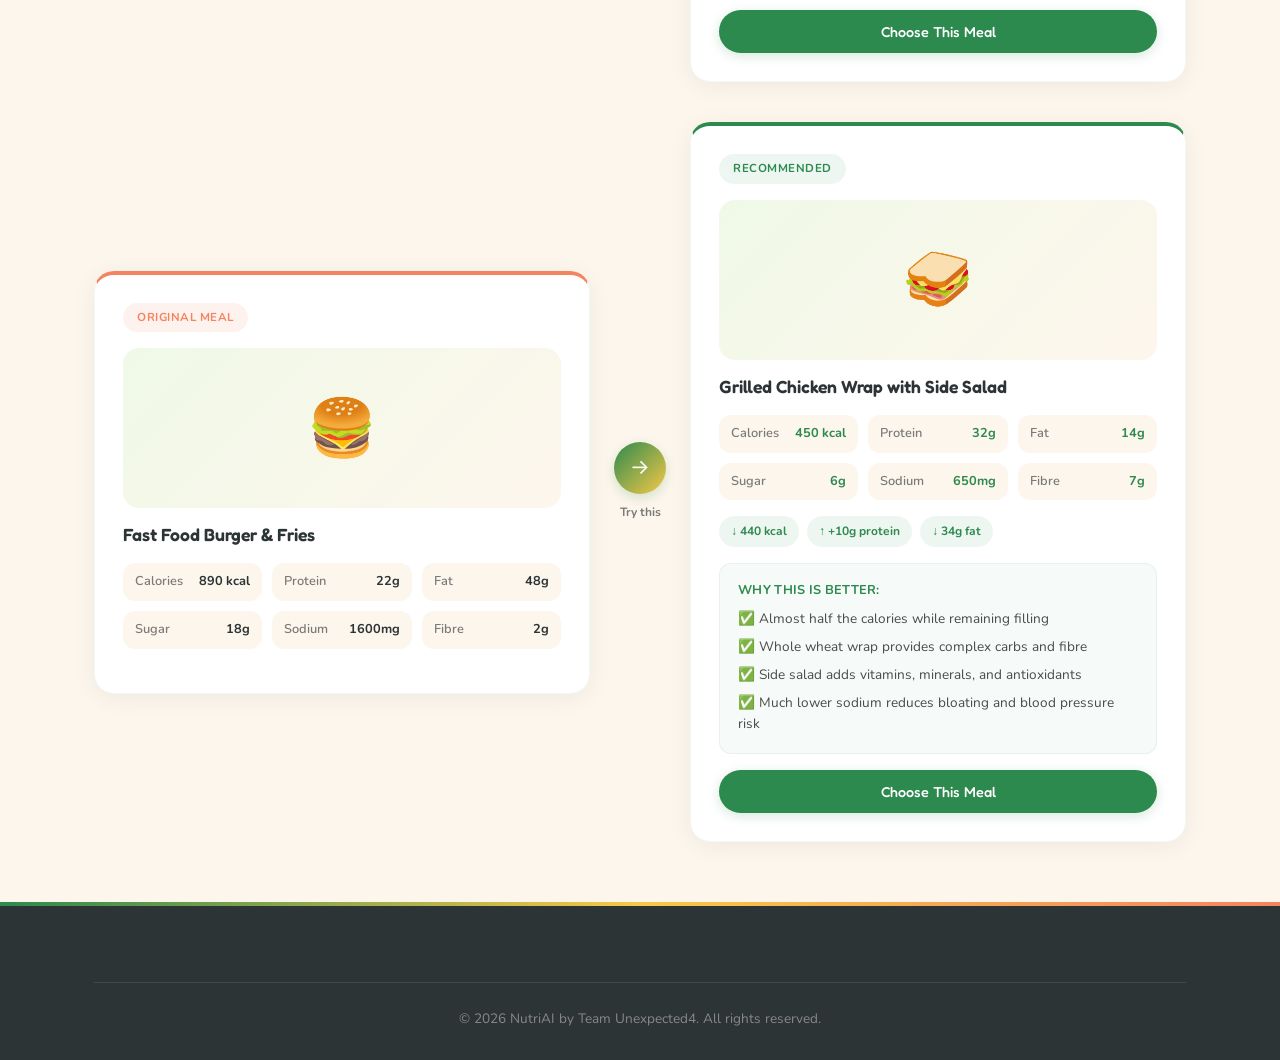
==== commit 3d1ee434: "Add nutrition tips, meal comparison, goal tracker & reorganize navigation" ====
--- a/alternatives.html
+++ b/alternatives.html
@@ -6,7 +6,7 @@
     <title>NutriAI – Healthy Alternatives</title>
     <link rel="preconnect" href="https://fonts.googleapis.com">
     <link rel="preconnect" href="https://fonts.gstatic.com" crossorigin>
-    <link href="https://fonts.googleapis.com/css2?family=Poppins:wght@400;500;600;700&family=Inter:wght@300;400;500;600&display=swap" rel="stylesheet">
+    <link href="https://fonts.googleapis.com/css2?family=Fredoka:wght@400;500;600;700&family=Nunito:wght@400;500;600;700&family=Poppins:wght@400;500;600;700&family=Inter:wght@300;400;500;600&display=swap" rel="stylesheet">
     <link rel="stylesheet" href="css/style.css">
     <link rel="stylesheet" href="css/alternatives.css">
 </head>
@@ -21,10 +21,10 @@
                 <li><a href="index.html">Home</a></li>
                 <li><a href="chat.html">Chat</a></li>
                 <li><a href="meal-analysis.html">Meal Analysis</a></li>
-                <li><a href="alternatives.html" class="active">Healthy Alternatives</a></li>
+                <li><a href="alternatives.html" class="active">Alternatives</a></li>
                 <li><a href="history.html">Meal History</a></li>
-                <li><a href="profile.html">Profile</a></li>
-                <li><a href="contact.html">Contact</a></li>
+                <li><a href="tips.html">Nutrition Tips</a></li>
+                <li><a href="compare.html">Compare</a></li>
             </ul>
             <a href="chat.html" class="nav-cta">Start Chat</a>
             <button class="nav-toggle" aria-label="Toggle navigation">
--- a/css/style.css
+++ b/css/style.css
@@ -1,67 +1,84 @@
 /* ============================
    NutriAI - Global Styles
+   Inspired by fresh, nature-themed design
    ============================ */
 
+@import url('https://fonts.googleapis.com/css2?family=Fredoka:wght@400;500;600;700&family=Nunito:wght@400;500;600;700&display=swap');
+
 :root {
-    --primary-green: #31B81C;
-    --ai-blue: #1DB8D8;
-    --accent-orange: #FF7A1A;
-    --white: #FFFFFF;
-    --light-grey: #F5F7F8;
-    --dark-grey: #333333;
-    --shadow-sm: 0 2px 8px rgba(0, 0, 0, 0.06);
-    --shadow-md: 0 4px 16px rgba(0, 0, 0, 0.08);
-    --shadow-lg: 0 8px 32px rgba(0, 0, 0, 0.1);
-    --radius-sm: 8px;
-    --radius-md: 12px;
-    --radius-lg: 16px;
-    --radius-xl: 24px;
+    --primary-green: #2d8a4e;
+    --primary-green-light: #4caf50;
+    --secondary-green: #a8d5ba;
+    --accent-orange: #f4845f;
+    --accent-yellow: #f7c948;
+    --warm-cream: #fdf6ec;
+    --warm-cream-dark: #f5ead6;
+    --white: #ffffff;
+    --light-grey: #faf8f5;
+    --dark-grey: #2d3436;
+    --text-body: #4a4a4a;
+    --text-muted: #7a7a7a;
+    --shadow-sm: 0 2px 8px rgba(45, 138, 78, 0.08);
+    --shadow-md: 0 4px 20px rgba(45, 138, 78, 0.1);
+    --shadow-lg: 0 8px 40px rgba(45, 138, 78, 0.12);
+    --shadow-card: 0 4px 24px rgba(0, 0, 0, 0.06);
+    --radius-sm: 12px;
+    --radius-md: 16px;
+    --radius-lg: 20px;
+    --radius-xl: 28px;
     --radius-full: 50px;
-    --transition: all 0.3s ease;
+    --transition: all 0.3s cubic-bezier(0.4, 0, 0.2, 1);
 }
 
 /* Dark Mode */
 body.dark-mode {
-    --white: #1a1a2e;
-    --light-grey: #16213e;
-    --dark-grey: #e0e0e0;
-    --shadow-sm: 0 2px 8px rgba(0, 0, 0, 0.2);
-    --shadow-md: 0 4px 16px rgba(0, 0, 0, 0.25);
-    --shadow-lg: 0 8px 32px rgba(0, 0, 0, 0.3);
+    --warm-cream: #1a2e1a;
+    --warm-cream-dark: #162816;
+    --white: #1e2d1e;
+    --light-grey: #1a2a1a;
+    --dark-grey: #e8f5e9;
+    --text-body: #c8e6c9;
+    --text-muted: #a5d6a7;
+    --shadow-sm: 0 2px 8px rgba(0, 0, 0, 0.3);
+    --shadow-md: 0 4px 20px rgba(0, 0, 0, 0.35);
+    --shadow-lg: 0 8px 40px rgba(0, 0, 0, 0.4);
+    --shadow-card: 0 4px 24px rgba(0, 0, 0, 0.3);
     color-scheme: dark;
 }
 
 body.dark-mode {
-    background-color: #1a1a2e;
-    color: #e0e0e0;
+    background-color: #1a2e1a;
+    color: #e8f5e9;
 }
 
 body.dark-mode .navbar {
-    background: rgba(26, 26, 46, 0.95);
+    background: rgba(26, 46, 26, 0.95);
+    border-bottom-color: rgba(76, 175, 80, 0.2);
 }
 
 body.dark-mode .nav-links a {
-    color: #bbb;
+    color: #a5d6a7;
 }
 
 body.dark-mode .nav-links a:hover,
 body.dark-mode .nav-links a.active {
-    color: var(--primary-green);
+    color: var(--accent-orange);
 }
 
 body.dark-mode .hero {
-    background: linear-gradient(135deg, #1a2e1a 0%, #1a2e3e 50%, #2e1a1a 100%);
+    background: linear-gradient(135deg, #1a2e1a 0%, #1e3a1e 50%, #2d3a1a 100%);
 }
 
 body.dark-mode .feature-card,
 body.dark-mode .step,
 body.dark-mode .testimonial-card,
 body.dark-mode .faq-item {
-    background: #16213e;
+    background: #1e3a1e;
+    border-color: rgba(76, 175, 80, 0.2);
 }
 
 body.dark-mode .feature-card:hover {
-    background: #1a2740;
+    background: #264026;
 }
 
 body.dark-mode .section-header p,
@@ -69,62 +86,62 @@
 body.dark-mode .step-content p,
 body.dark-mode .testimonial-card > p,
 body.dark-mode .faq-answer p {
-    color: #aaa;
+    color: #a5d6a7;
 }
 
 body.dark-mode .faq-question {
-    color: #e0e0e0;
+    color: #e8f5e9;
 }
 
 body.dark-mode .floating-card {
-    background: #16213e;
+    background: #1e3a1e;
 }
 
 body.dark-mode .floating-card .card-text {
-    color: #e0e0e0;
+    color: #e8f5e9;
 }
 
 body.dark-mode .footer {
-    background: #0f0f1a;
+    background: #0f1a0f;
 }
 
 body.dark-mode .form-input {
-    background: #1a2740;
-    border-color: #2a3a5e;
-    color: #e0e0e0;
+    background: #1e3a1e;
+    border-color: rgba(76, 175, 80, 0.3);
+    color: #e8f5e9;
 }
 
 body.dark-mode .form-input:focus {
     border-color: var(--primary-green);
-    box-shadow: 0 0 0 3px rgba(49, 184, 28, 0.15);
+    box-shadow: 0 0 0 3px rgba(76, 175, 80, 0.15);
 }
 
 body.dark-mode .settings-section,
 body.dark-mode .profile-card {
-    background: #1a2740;
+    background: #1e3a1e;
 }
 
 body.dark-mode .toggle-row {
-    border-bottom-color: #2a3a5e;
+    border-bottom-color: rgba(76, 175, 80, 0.2);
 }
 
 body.dark-mode .tag {
-    background: #2a3a5e;
-    color: #ccc;
+    background: #264026;
+    color: #c8e6c9;
 }
 
 body.dark-mode .profile-stats {
-    border-top-color: #2a3a5e;
+    border-top-color: rgba(76, 175, 80, 0.2);
 }
 
 body.dark-mode .btn-secondary {
-    border-color: #444;
-    color: #e0e0e0;
+    border-color: #4caf50;
+    color: #c8e6c9;
 }
 
 body.dark-mode .btn-secondary:hover {
-    border-color: var(--primary-green);
-    color: var(--primary-green);
+    border-color: var(--accent-orange);
+    color: var(--accent-orange);
 }
 
 body.dark-mode .meal-input-card,
@@ -132,13 +149,13 @@
 body.dark-mode .info-card,
 body.dark-mode .history-empty,
 body.dark-mode .analysis-error {
-    background: #1a2740;
+    background: #1e3a1e;
 }
 
 body.dark-mode .meal-input-field {
-    background: #16213e;
-    border-color: #2a3a5e;
-    color: #e0e0e0;
+    background: #162816;
+    border-color: rgba(76, 175, 80, 0.3);
+    color: #e8f5e9;
 }
 
 body.dark-mode .meal-input-field:focus {
@@ -147,26 +164,26 @@
 
 body.dark-mode .quick-meal-chip,
 body.dark-mode .prompt-chip {
-    background: #1a2740;
-    border-color: #2a3a5e;
-    color: #bbb;
+    background: #264026;
+    border-color: rgba(76, 175, 80, 0.3);
+    color: #c8e6c9;
 }
 
 body.dark-mode .disclaimer-box {
-    background: #1a2740;
-    border-color: rgba(255, 122, 26, 0.3);
+    background: #2a3a1a;
+    border-color: rgba(244, 132, 95, 0.3);
 }
 
 body.dark-mode .disclaimer-box p {
-    color: #bbb;
+    color: #c8e6c9;
 }
 
 body.dark-mode .problem-card {
-    background: #16213e;
+    background: #1e3a1e;
 }
 
 body.dark-mode .problem-card:hover {
-    background: #1a2740;
+    background: #264026;
 }
 
 /* Reset */
@@ -181,18 +198,19 @@
 }
 
 body {
-    font-family: 'Inter', sans-serif;
+    font-family: 'Nunito', 'Inter', sans-serif;
     font-size: 16px;
-    line-height: 1.6;
-    color: var(--dark-grey);
-    background-color: var(--white);
+    line-height: 1.7;
+    color: var(--text-body);
+    background-color: var(--warm-cream);
     overflow-x: hidden;
 }
 
 h1, h2, h3, h4, h5, h6 {
-    font-family: 'Poppins', sans-serif;
+    font-family: 'Fredoka', 'Poppins', sans-serif;
     font-weight: 600;
     line-height: 1.3;
+    color: var(--dark-grey);
 }
 
 a {
@@ -212,7 +230,7 @@
 
 /* Container */
 .container {
-    max-width: 1200px;
+    max-width: 1140px;
     margin: 0 auto;
     padding: 0 24px;
 }
@@ -220,20 +238,22 @@
 /* Section Headers */
 .section-header {
     text-align: center;
-    margin-bottom: 60px;
+    margin-bottom: 56px;
 }
 
 .section-header h2 {
-    font-size: 2.25rem;
+    font-size: 2.5rem;
     margin-bottom: 12px;
     color: var(--dark-grey);
+    letter-spacing: -0.5px;
 }
 
 .section-header p {
     font-size: 1.1rem;
-    color: #666;
+    color: var(--text-muted);
     max-width: 500px;
     margin: 0 auto;
+    font-weight: 500;
 }
 
 /* Buttons */
@@ -243,65 +263,67 @@
     justify-content: center;
     padding: 14px 32px;
     border-radius: var(--radius-full);
-    font-family: 'Poppins', sans-serif;
+    font-family: 'Fredoka', 'Poppins', sans-serif;
     font-weight: 500;
     font-size: 1rem;
     cursor: pointer;
     transition: var(--transition);
     border: none;
     gap: 8px;
+    letter-spacing: 0.2px;
 }
 
 .btn-primary {
     background-color: var(--primary-green);
     color: var(--white);
-    box-shadow: 0 4px 16px rgba(49, 184, 28, 0.3);
+    box-shadow: 0 4px 16px rgba(45, 138, 78, 0.3);
 }
 
 .btn-primary:hover {
-    background-color: #28a016;
-    transform: translateY(-2px);
-    box-shadow: 0 6px 24px rgba(49, 184, 28, 0.4);
+    background-color: #236b3e;
+    transform: translateY(-3px);
+    box-shadow: 0 8px 28px rgba(45, 138, 78, 0.4);
 }
 
 .btn-secondary {
     background-color: transparent;
     color: var(--dark-grey);
-    border: 2px solid #e0e0e0;
+    border: 2px solid var(--secondary-green);
 }
 
 .btn-secondary:hover {
     border-color: var(--primary-green);
     color: var(--primary-green);
-    transform: translateY(-2px);
+    background: rgba(45, 138, 78, 0.05);
+    transform: translateY(-3px);
 }
 
 .btn-blue {
-    background-color: var(--ai-blue);
+    background-color: #1DB8D8;
     color: var(--white);
     box-shadow: 0 4px 16px rgba(29, 184, 216, 0.3);
 }
 
 .btn-blue:hover {
     background-color: #17a2bf;
-    transform: translateY(-2px);
-    box-shadow: 0 6px 24px rgba(29, 184, 216, 0.4);
+    transform: translateY(-3px);
+    box-shadow: 0 8px 24px rgba(29, 184, 216, 0.4);
 }
 
 .btn-orange {
     background-color: var(--accent-orange);
     color: var(--white);
-    box-shadow: 0 4px 16px rgba(255, 122, 26, 0.3);
+    box-shadow: 0 4px 16px rgba(244, 132, 95, 0.3);
 }
 
 .btn-orange:hover {
-    background-color: #e56a10;
-    transform: translateY(-2px);
-    box-shadow: 0 6px 24px rgba(255, 122, 26, 0.4);
+    background-color: #e06b48;
+    transform: translateY(-3px);
+    box-shadow: 0 8px 24px rgba(244, 132, 95, 0.4);
 }
 
 .btn-sm {
-    padding: 10px 20px;
+    padding: 10px 22px;
     font-size: 0.875rem;
 }
 
@@ -316,15 +338,22 @@
     top: 0;
     left: 0;
     right: 0;
-    background: rgba(255, 255, 255, 0.95);
-    backdrop-filter: blur(10px);
+    background: rgba(253, 246, 236, 0.92);
+    backdrop-filter: blur(12px);
+    -webkit-backdrop-filter: blur(12px);
     z-index: 1000;
-    padding: 16px 0;
-    box-shadow: 0 1px 4px rgba(0, 0, 0, 0.04);
+    padding: 14px 0;
+    border-bottom: 1px solid rgba(45, 138, 78, 0.08);
+    transition: var(--transition);
+}
+
+.navbar.scrolled {
+    padding: 10px 0;
+    box-shadow: 0 2px 20px rgba(0, 0, 0, 0.06);
 }
 
 .nav-container {
-    max-width: 1200px;
+    max-width: 1140px;
     margin: 0 auto;
     padding: 0 24px;
     display: flex;
@@ -338,7 +367,7 @@
 }
 
 .logo-img {
-    height: 40px;
+    height: 42px;
     width: auto;
 }
 
@@ -353,14 +382,16 @@
 .nav-links {
     display: flex;
     align-items: center;
-    gap: 28px;
+    gap: 20px;
 }
 
 .nav-links a {
-    font-size: 0.9rem;
-    font-weight: 500;
-    color: #555;
+    font-size: 0.82rem;
+    font-weight: 600;
+    color: var(--text-body);
     position: relative;
+    font-family: 'Nunito', sans-serif;
+    white-space: nowrap;
 }
 
 .nav-links a:hover,
@@ -371,27 +402,31 @@
 .nav-links a.active::after {
     content: '';
     position: absolute;
-    bottom: -4px;
-    left: 0;
-    right: 0;
-    height: 2px;
-    background: var(--primary-green);
-    border-radius: 2px;
+    bottom: -6px;
+    left: 50%;
+    transform: translateX(-50%);
+    width: 6px;
+    height: 6px;
+    background: var(--accent-orange);
+    border-radius: 50%;
 }
 
 .nav-cta {
     background-color: var(--primary-green);
     color: var(--white);
-    padding: 10px 24px;
+    padding: 10px 26px;
     border-radius: var(--radius-full);
-    font-weight: 500;
+    font-weight: 600;
     font-size: 0.9rem;
-    box-shadow: 0 2px 8px rgba(49, 184, 28, 0.3);
+    font-family: 'Fredoka', sans-serif;
+    box-shadow: 0 3px 12px rgba(45, 138, 78, 0.25);
+    transition: var(--transition);
 }
 
 .nav-cta:hover {
-    background-color: #28a016;
-    transform: translateY(-1px);
+    background-color: #236b3e;
+    transform: translateY(-2px);
+    box-shadow: 0 6px 20px rgba(45, 138, 78, 0.35);
 }
 
 .nav-toggle {
@@ -406,7 +441,7 @@
 
 .nav-toggle span {
     width: 24px;
-    height: 2px;
+    height: 2.5px;
     background: var(--dark-grey);
     border-radius: 2px;
     transition: var(--transition);
@@ -417,6 +452,17 @@
     background: var(--dark-grey);
     color: var(--white);
     padding: 80px 0 30px;
+    position: relative;
+}
+
+.footer::before {
+    content: '';
+    position: absolute;
+    top: 0;
+    left: 0;
+    right: 0;
+    height: 4px;
+    background: linear-gradient(90deg, var(--primary-green), var(--accent-yellow), var(--accent-orange));
 }
 
 .footer-grid {
@@ -452,6 +498,7 @@
     font-size: 1rem;
     margin-bottom: 16px;
     color: var(--white);
+    font-family: 'Fredoka', sans-serif;
 }
 
 .footer-links ul li {
@@ -464,7 +511,7 @@
 }
 
 .footer-links ul li a:hover {
-    color: var(--primary-green);
+    color: var(--accent-orange);
 }
 
 .footer-contact p {
@@ -487,10 +534,11 @@
 
 .footer-social a:hover {
     opacity: 1;
+    transform: scale(1.2);
 }
 
 .footer-bottom {
-    border-top: 1px solid #444;
+    border-top: 1px solid rgba(255, 255, 255, 0.1);
     padding-top: 24px;
     text-align: center;
 }
@@ -498,6 +546,18 @@
 .footer-bottom p {
     color: #888;
     font-size: 0.85rem;
+}
+
+/* Scroll animations */
+.animate-on-scroll {
+    opacity: 0;
+    transform: translateY(24px);
+    transition: opacity 0.6s ease, transform 0.6s ease;
+}
+
+.animate-on-scroll.visible {
+    opacity: 1;
+    transform: translateY(0);
 }
 
 /* Responsive */
@@ -514,11 +574,12 @@
         top: 100%;
         left: 0;
         right: 0;
-        background: var(--white);
+        background: var(--warm-cream);
         flex-direction: column;
         padding: 24px;
         box-shadow: var(--shadow-md);
         gap: 16px;
+        border-bottom: 2px solid var(--secondary-green);
     }
 
     .nav-links.active {
@@ -534,7 +595,7 @@
     }
 
     .section-header h2 {
-        font-size: 1.75rem;
+        font-size: 1.85rem;
     }
 
     .footer-grid {
--- a/css/alternatives.css
+++ b/css/alternatives.css
@@ -1,10 +1,11 @@
 /* ============================
    Healthy Alternatives Page Styles
+   Fresh, nature-themed design
    ============================ */
 
 .alternatives-page {
     padding: 100px 0 60px;
-    background: var(--light-grey);
+    background: var(--warm-cream);
     min-height: 100vh;
 }
 
@@ -16,10 +17,11 @@
 .alternatives-header h1 {
     font-size: 2rem;
     margin-bottom: 8px;
+    font-family: 'Fredoka', sans-serif;
 }
 
 .alternatives-header p {
-    color: #666;
+    color: var(--text-muted);
     font-size: 1rem;
 }
 
@@ -41,8 +43,9 @@
     background: var(--white);
     border-radius: var(--radius-lg);
     padding: 28px;
-    box-shadow: var(--shadow-sm);
+    box-shadow: var(--shadow-card);
     transition: var(--transition);
+    border: 1.5px solid rgba(45, 138, 78, 0.06);
 }
 
 .comparison-card:hover {
@@ -51,38 +54,39 @@
 }
 
 .comparison-card.original {
-    border-top: 3px solid var(--accent-orange);
+    border-top: 4px solid var(--accent-orange);
 }
 
 .comparison-card.recommended {
-    border-top: 3px solid var(--primary-green);
+    border-top: 4px solid var(--primary-green);
 }
 
 .card-badge {
     display: inline-block;
-    padding: 4px 12px;
+    padding: 5px 14px;
     border-radius: var(--radius-full);
-    font-size: 0.7rem;
-    font-weight: 600;
+    font-size: 0.72rem;
+    font-weight: 700;
     text-transform: uppercase;
     letter-spacing: 0.5px;
     margin-bottom: 16px;
+    font-family: 'Nunito', sans-serif;
 }
 
 .original .card-badge {
-    background: #fff3e8;
+    background: rgba(244, 132, 95, 0.1);
     color: var(--accent-orange);
 }
 
 .recommended .card-badge {
-    background: #e8f8e6;
+    background: rgba(45, 138, 78, 0.08);
     color: var(--primary-green);
 }
 
 .card-meal-image {
     width: 100%;
     height: 160px;
-    background: linear-gradient(135deg, #f8f8f8, #eee);
+    background: linear-gradient(135deg, #f0f9e8, #fdf6ec);
     border-radius: var(--radius-md);
     display: flex;
     align-items: center;
@@ -94,6 +98,7 @@
 .comparison-card h3 {
     font-size: 1.1rem;
     margin-bottom: 16px;
+    font-family: 'Fredoka', sans-serif;
 }
 
 .nutrition-mini {
@@ -108,44 +113,47 @@
     justify-content: space-between;
     align-items: center;
     padding: 8px 12px;
-    background: var(--light-grey);
+    background: var(--warm-cream);
     border-radius: var(--radius-sm);
     font-size: 0.8rem;
 }
 
 .nutrition-mini-item .label {
-    color: #888;
+    color: var(--text-muted);
+    font-weight: 600;
 }
 
 .nutrition-mini-item .value {
-    font-weight: 600;
+    font-weight: 700;
     color: var(--dark-grey);
 }
 
 .health-benefits {
-    padding: 16px;
-    background: #f0fdf0;
+    padding: 18px;
+    background: rgba(45, 138, 78, 0.04);
     border-radius: var(--radius-sm);
     margin-bottom: 16px;
+    border: 1px solid rgba(45, 138, 78, 0.08);
 }
 
 .health-benefits h4 {
     font-size: 0.8rem;
-    font-weight: 600;
-    color: var(--primary-green);
-    margin-bottom: 8px;
+    font-weight: 700;
+    color: var(--primary-green);
+    margin-bottom: 10px;
     text-transform: uppercase;
     letter-spacing: 0.3px;
+    font-family: 'Nunito', sans-serif;
 }
 
 .health-benefits p {
     font-size: 0.85rem;
-    color: #444;
+    color: var(--text-body);
     display: flex;
     align-items: flex-start;
     gap: 6px;
-    margin-bottom: 4px;
-    line-height: 1.5;
+    margin-bottom: 6px;
+    line-height: 1.6;
 }
 
 .health-benefits p:last-child {
@@ -163,19 +171,20 @@
 .diff-item {
     display: inline-flex;
     align-items: center;
-    padding: 4px 10px;
+    padding: 5px 12px;
     border-radius: var(--radius-full);
     font-size: 0.75rem;
-    font-weight: 600;
+    font-weight: 700;
+    font-family: 'Nunito', sans-serif;
 }
 
 .diff-item.good {
-    background: #e8f8e6;
-    color: #1a8c0a;
+    background: rgba(45, 138, 78, 0.08);
+    color: var(--primary-green);
 }
 
 .diff-item.bad {
-    background: #fff3e8;
+    background: rgba(244, 132, 95, 0.1);
     color: var(--accent-orange);
 }
 
@@ -187,22 +196,23 @@
 
 .choose-meal-btn {
     width: 100%;
-    padding: 12px;
+    padding: 13px;
     background: var(--primary-green);
     color: var(--white);
     border: none;
     border-radius: var(--radius-full);
-    font-family: 'Poppins', sans-serif;
+    font-family: 'Fredoka', sans-serif;
     font-weight: 500;
     font-size: 0.9rem;
     cursor: pointer;
     transition: var(--transition);
+    box-shadow: 0 3px 12px rgba(45, 138, 78, 0.2);
 }
 
 .choose-meal-btn:hover {
-    background: #28a016;
+    background: #236b3e;
     transform: translateY(-2px);
-    box-shadow: 0 4px 12px rgba(49, 184, 28, 0.3);
+    box-shadow: 0 6px 20px rgba(45, 138, 78, 0.3);
 }
 
 /* Arrow Connector */
@@ -214,21 +224,23 @@
 }
 
 .arrow-icon {
-    width: 48px;
-    height: 48px;
-    background: linear-gradient(135deg, var(--primary-green), var(--ai-blue));
+    width: 52px;
+    height: 52px;
+    background: linear-gradient(135deg, var(--primary-green), var(--accent-yellow));
     color: var(--white);
     border-radius: 50%;
     display: flex;
     align-items: center;
     justify-content: center;
-    font-size: 1.2rem;
+    font-size: 1.3rem;
+    box-shadow: 0 4px 12px rgba(45, 138, 78, 0.2);
 }
 
 .arrow-text {
     font-size: 0.75rem;
-    color: #888;
-    font-weight: 500;
+    color: var(--text-muted);
+    font-weight: 700;
+    font-family: 'Nunito', sans-serif;
 }
 
 /* Responsive */
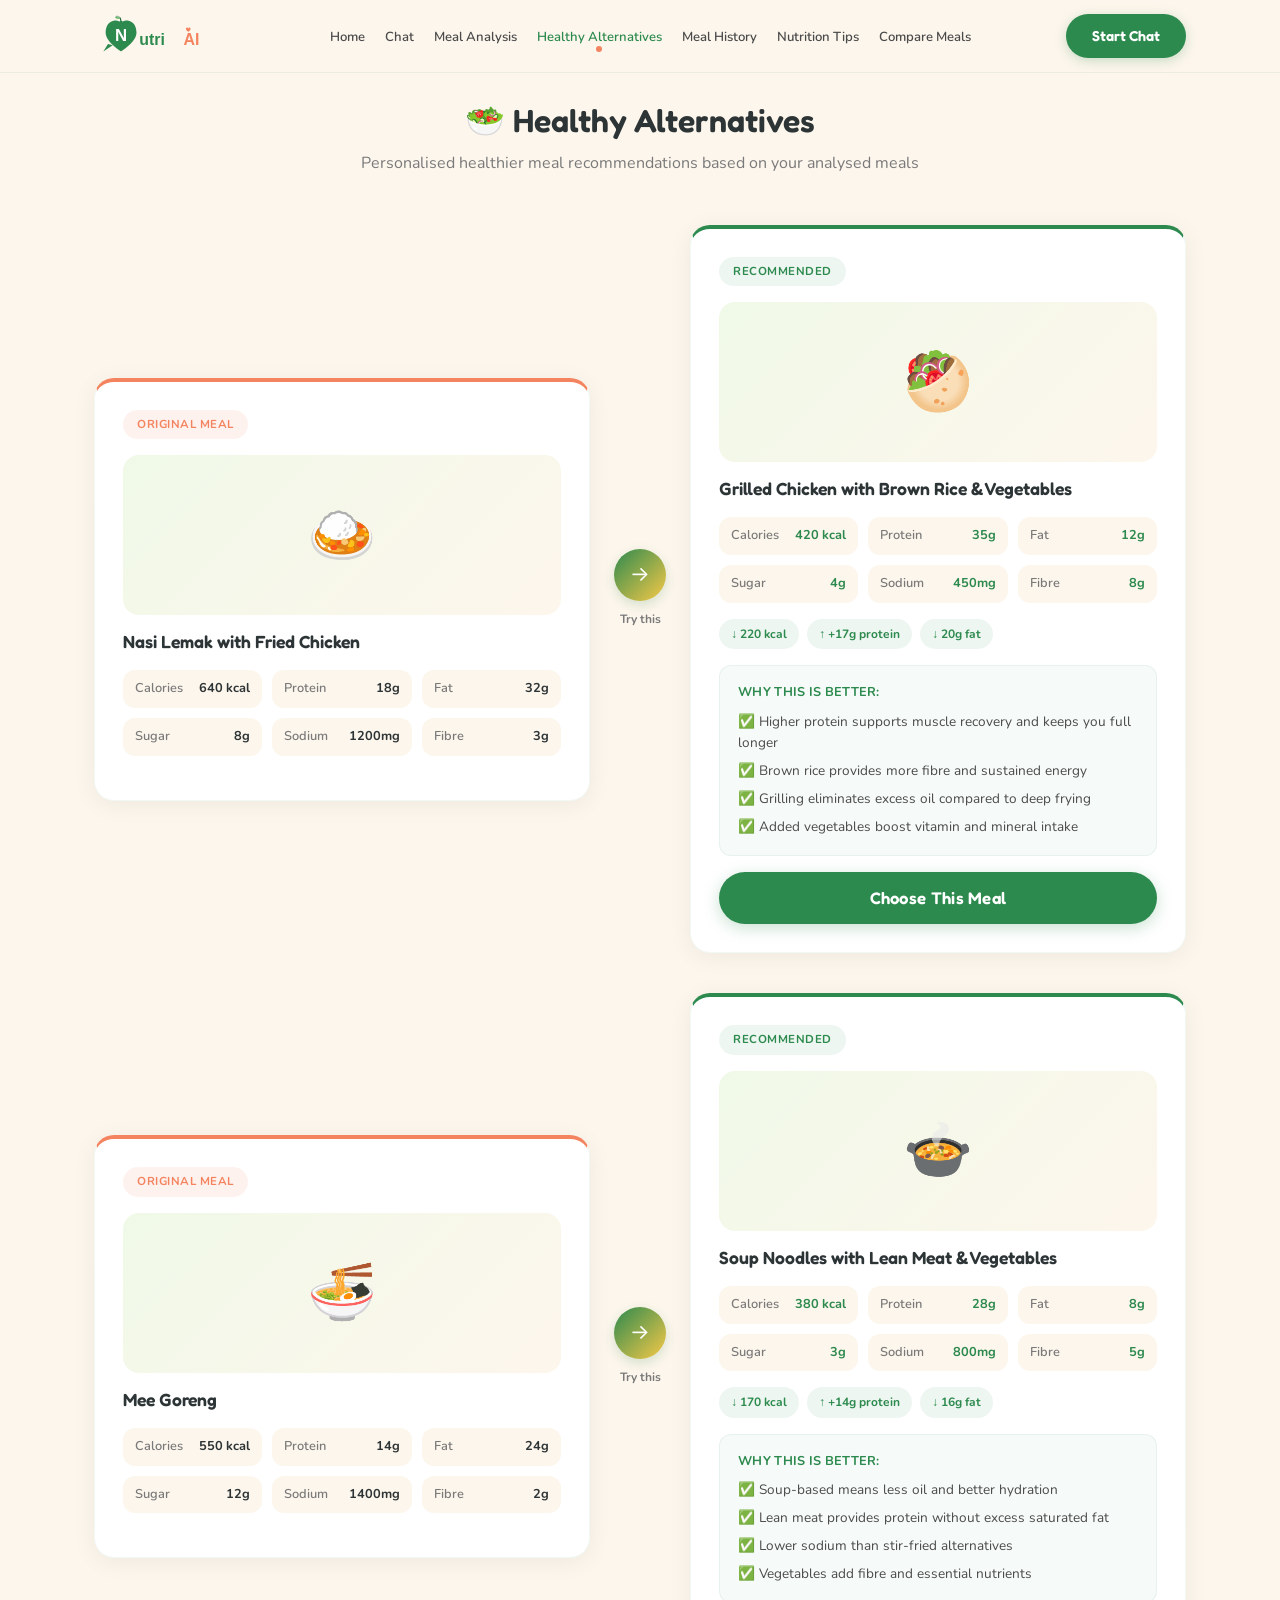
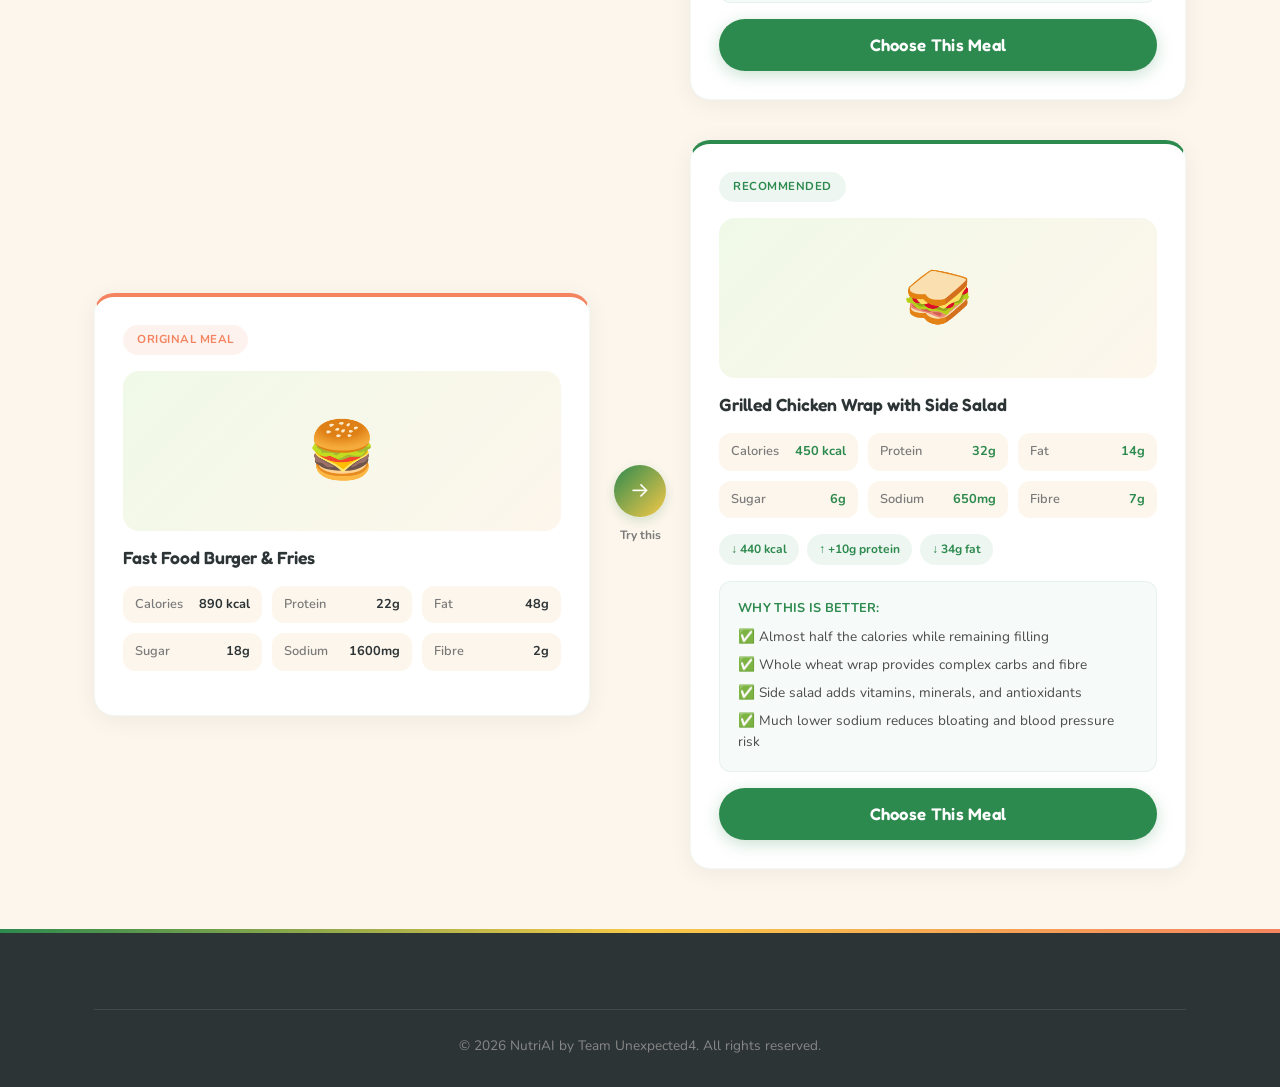
==== commit a5a49a67: "Update UI: navigation, chat sidebar, meal analysis gauge, and tip filters" ====
--- a/alternatives.html
+++ b/alternatives.html
@@ -21,10 +21,10 @@
                 <li><a href="index.html">Home</a></li>
                 <li><a href="chat.html">Chat</a></li>
                 <li><a href="meal-analysis.html">Meal Analysis</a></li>
-                <li><a href="alternatives.html" class="active">Alternatives</a></li>
+                <li><a href="alternatives.html" class="active">Healthy Alternatives</a></li>
                 <li><a href="history.html">Meal History</a></li>
                 <li><a href="tips.html">Nutrition Tips</a></li>
-                <li><a href="compare.html">Compare</a></li>
+                <li><a href="compare.html">Compare Meals</a></li>
             </ul>
             <a href="chat.html" class="nav-cta">Start Chat</a>
             <button class="nav-toggle" aria-label="Toggle navigation">
--- a/css/style.css
+++ b/css/style.css
@@ -148,7 +148,8 @@
 body.dark-mode .contact-form-card,
 body.dark-mode .info-card,
 body.dark-mode .history-empty,
-body.dark-mode .analysis-error {
+body.dark-mode .analysis-error,
+body.dark-mode .health-score-gauge {
     background: #1e3a1e;
 }
 
--- a/css/alternatives.css
+++ b/css/alternatives.css
@@ -196,23 +196,24 @@
 
 .choose-meal-btn {
     width: 100%;
-    padding: 13px;
+    padding: 16px;
     background: var(--primary-green);
     color: var(--white);
     border: none;
     border-radius: var(--radius-full);
     font-family: 'Fredoka', sans-serif;
-    font-weight: 500;
-    font-size: 0.9rem;
+    font-weight: 600;
+    font-size: 1.05rem;
     cursor: pointer;
     transition: var(--transition);
-    box-shadow: 0 3px 12px rgba(45, 138, 78, 0.2);
+    box-shadow: 0 4px 16px rgba(45, 138, 78, 0.25);
+    letter-spacing: 0.3px;
 }
 
 .choose-meal-btn:hover {
     background: #236b3e;
     transform: translateY(-2px);
-    box-shadow: 0 6px 20px rgba(45, 138, 78, 0.3);
+    box-shadow: 0 8px 24px rgba(45, 138, 78, 0.35);
 }
 
 /* Arrow Connector */
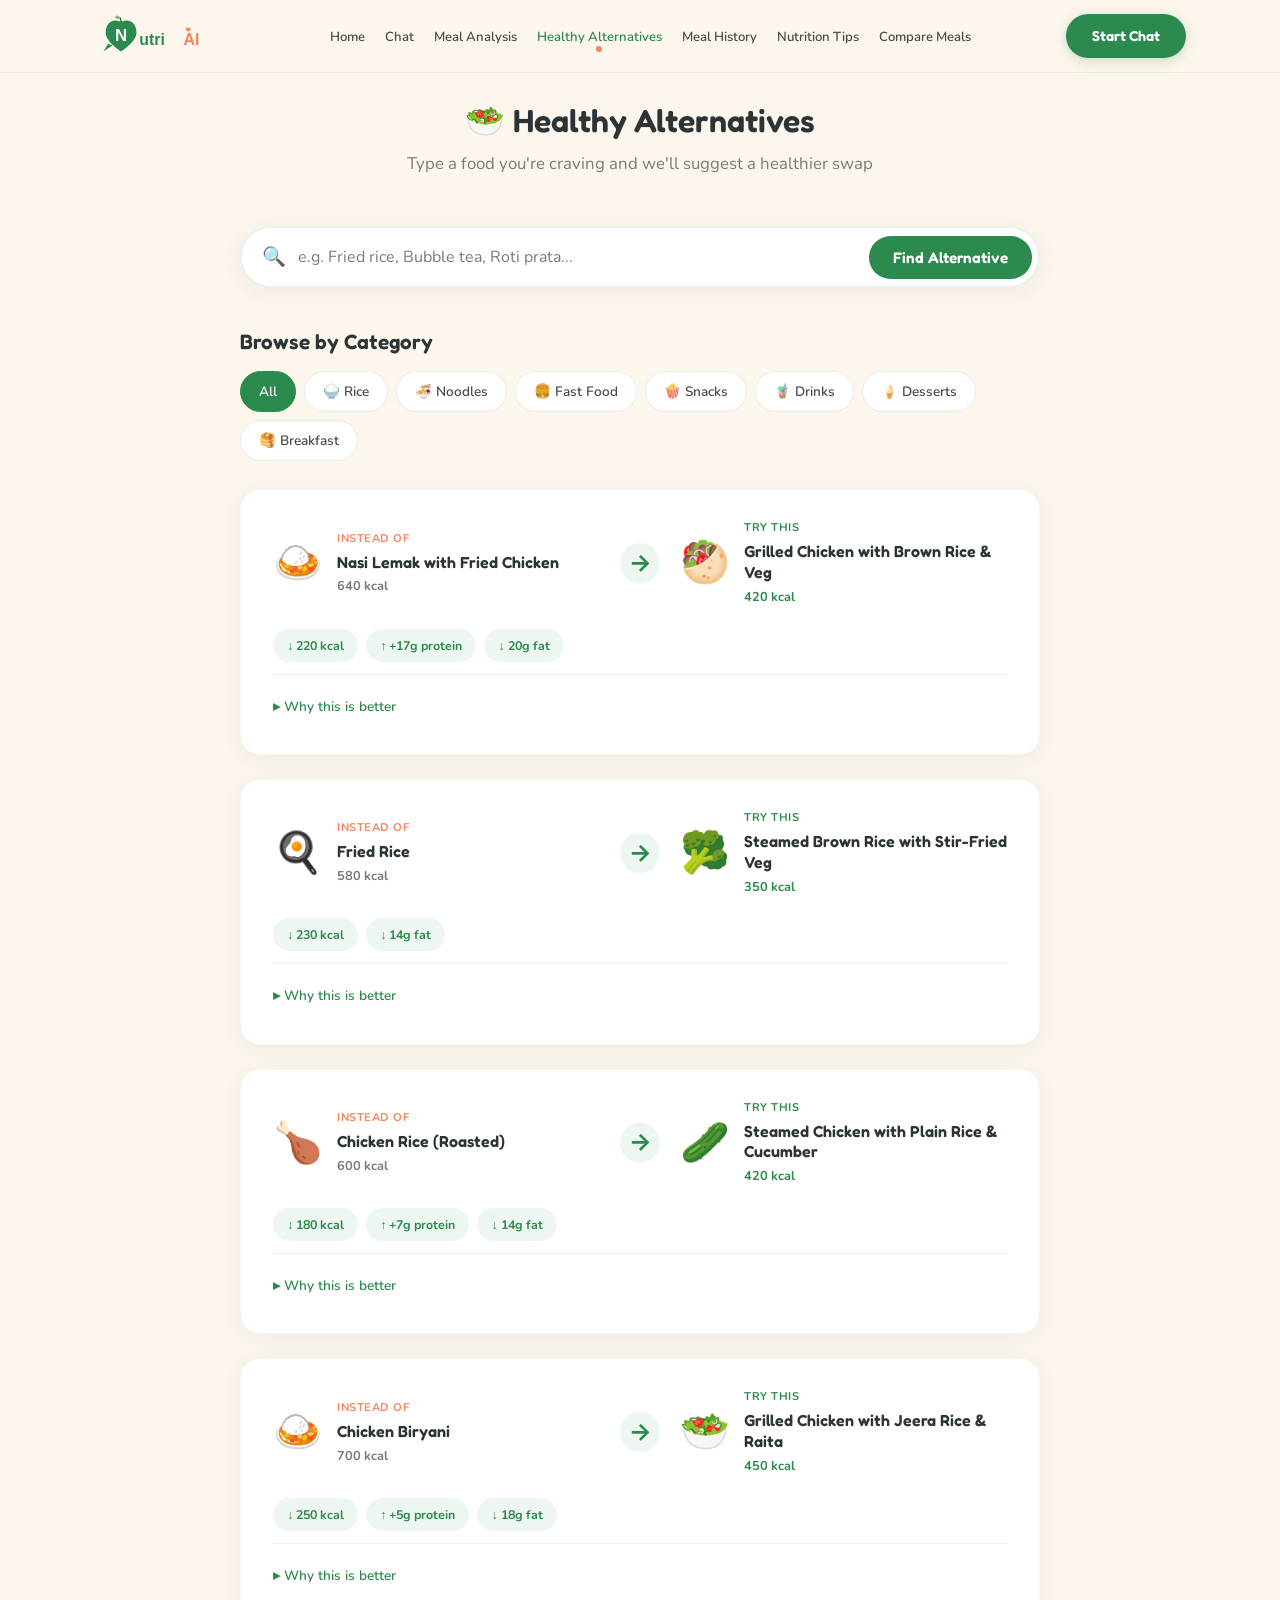
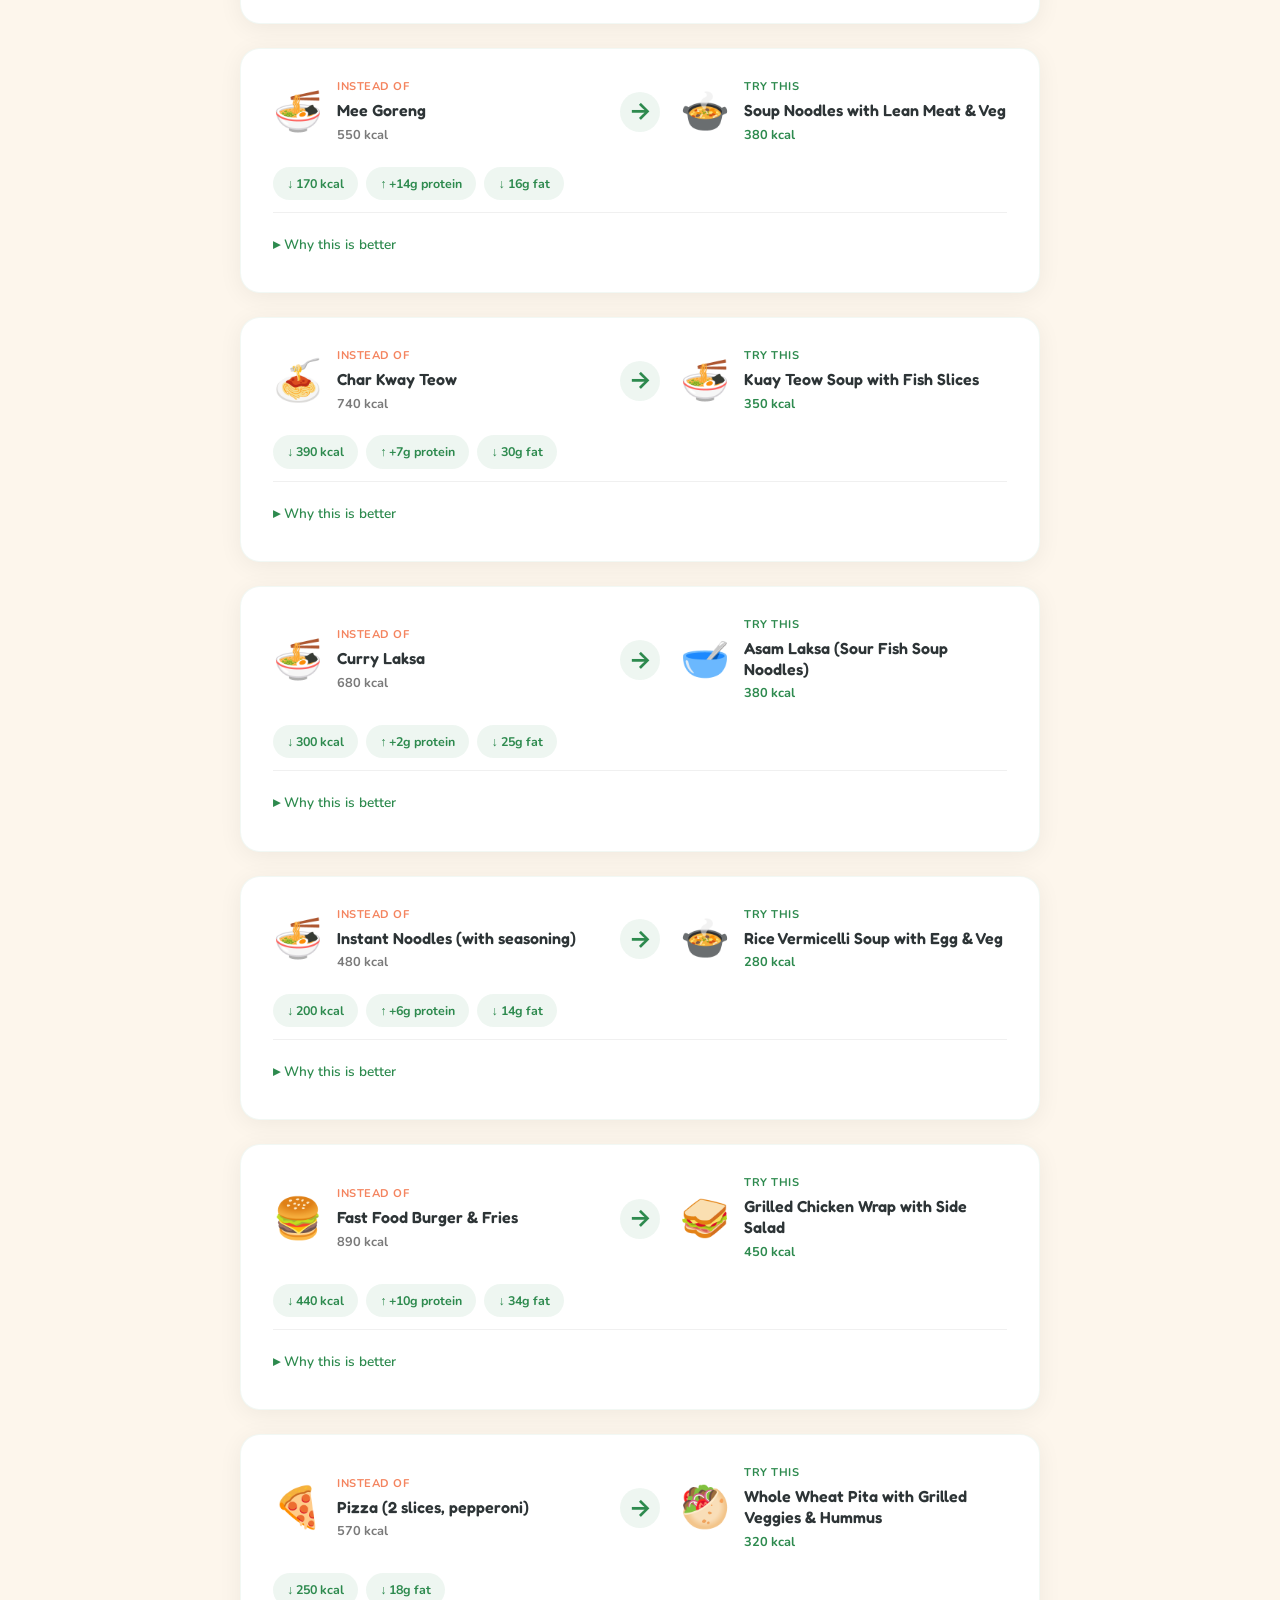
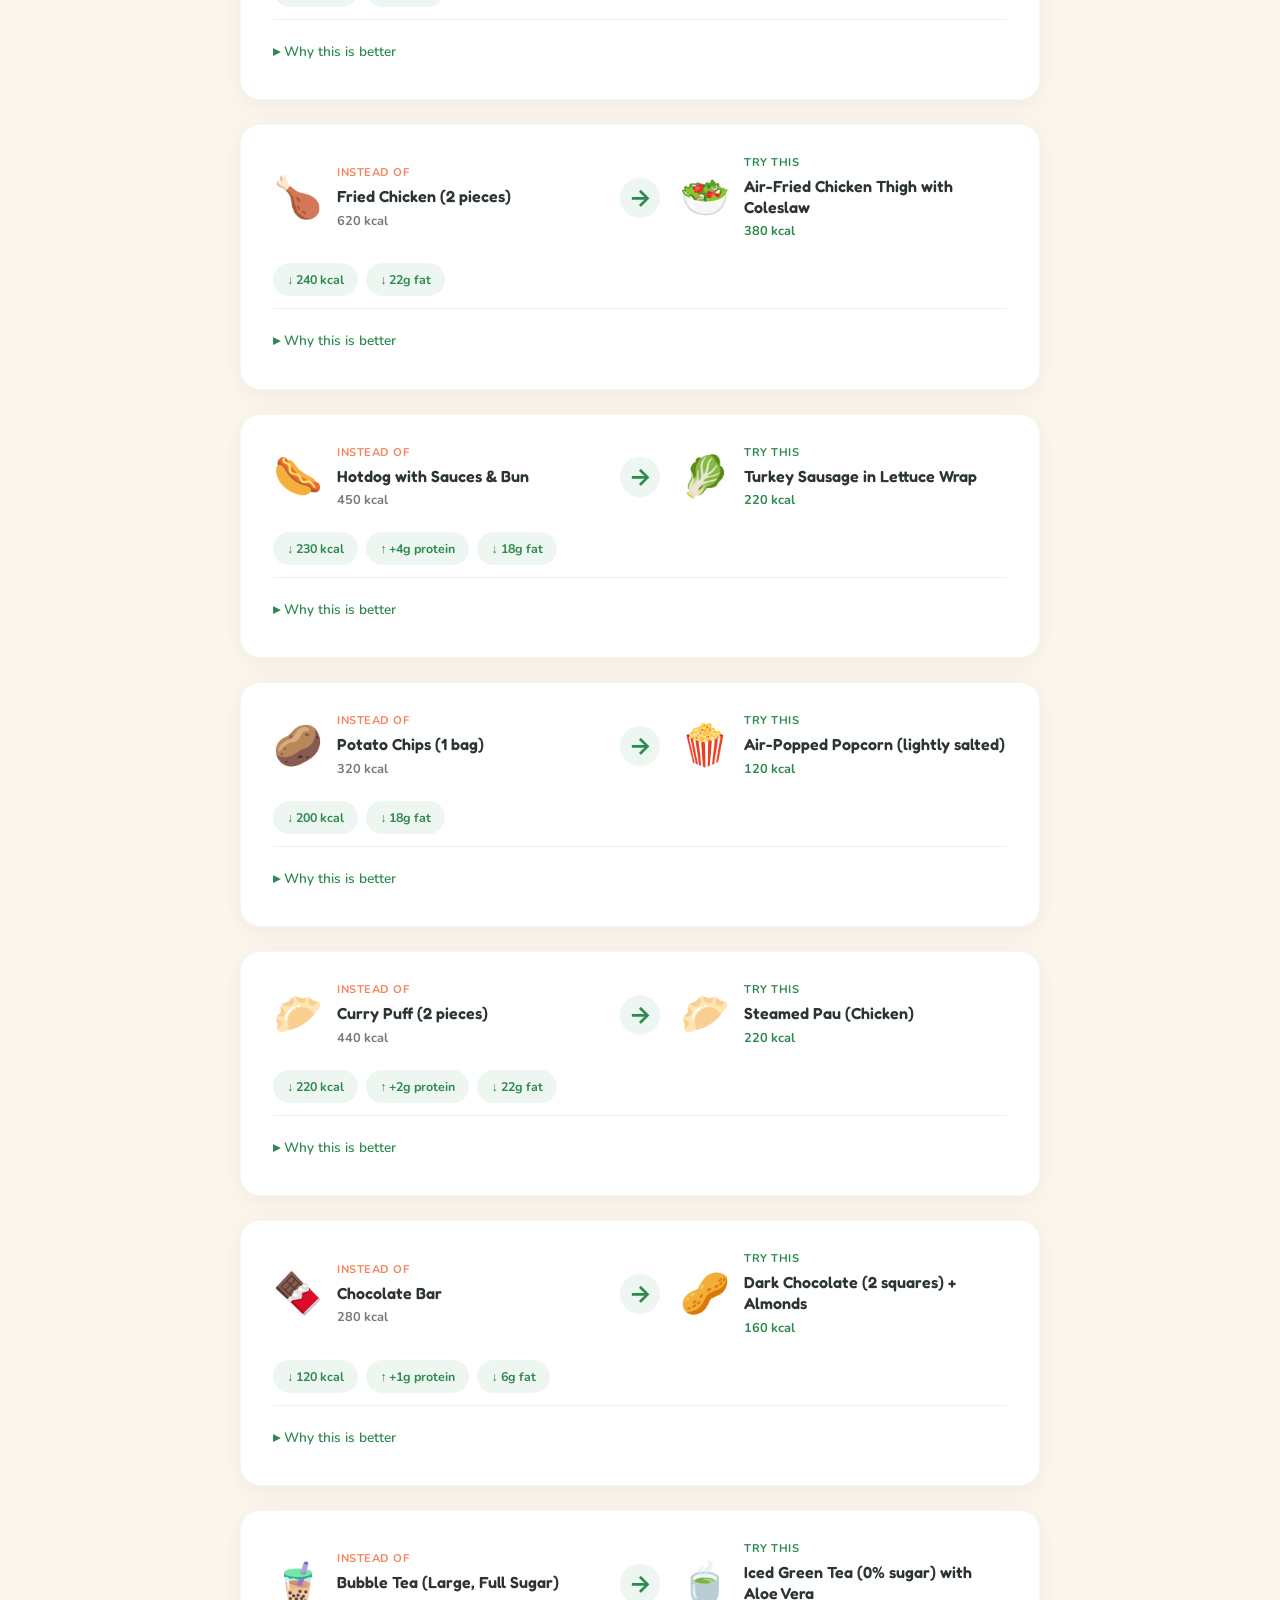
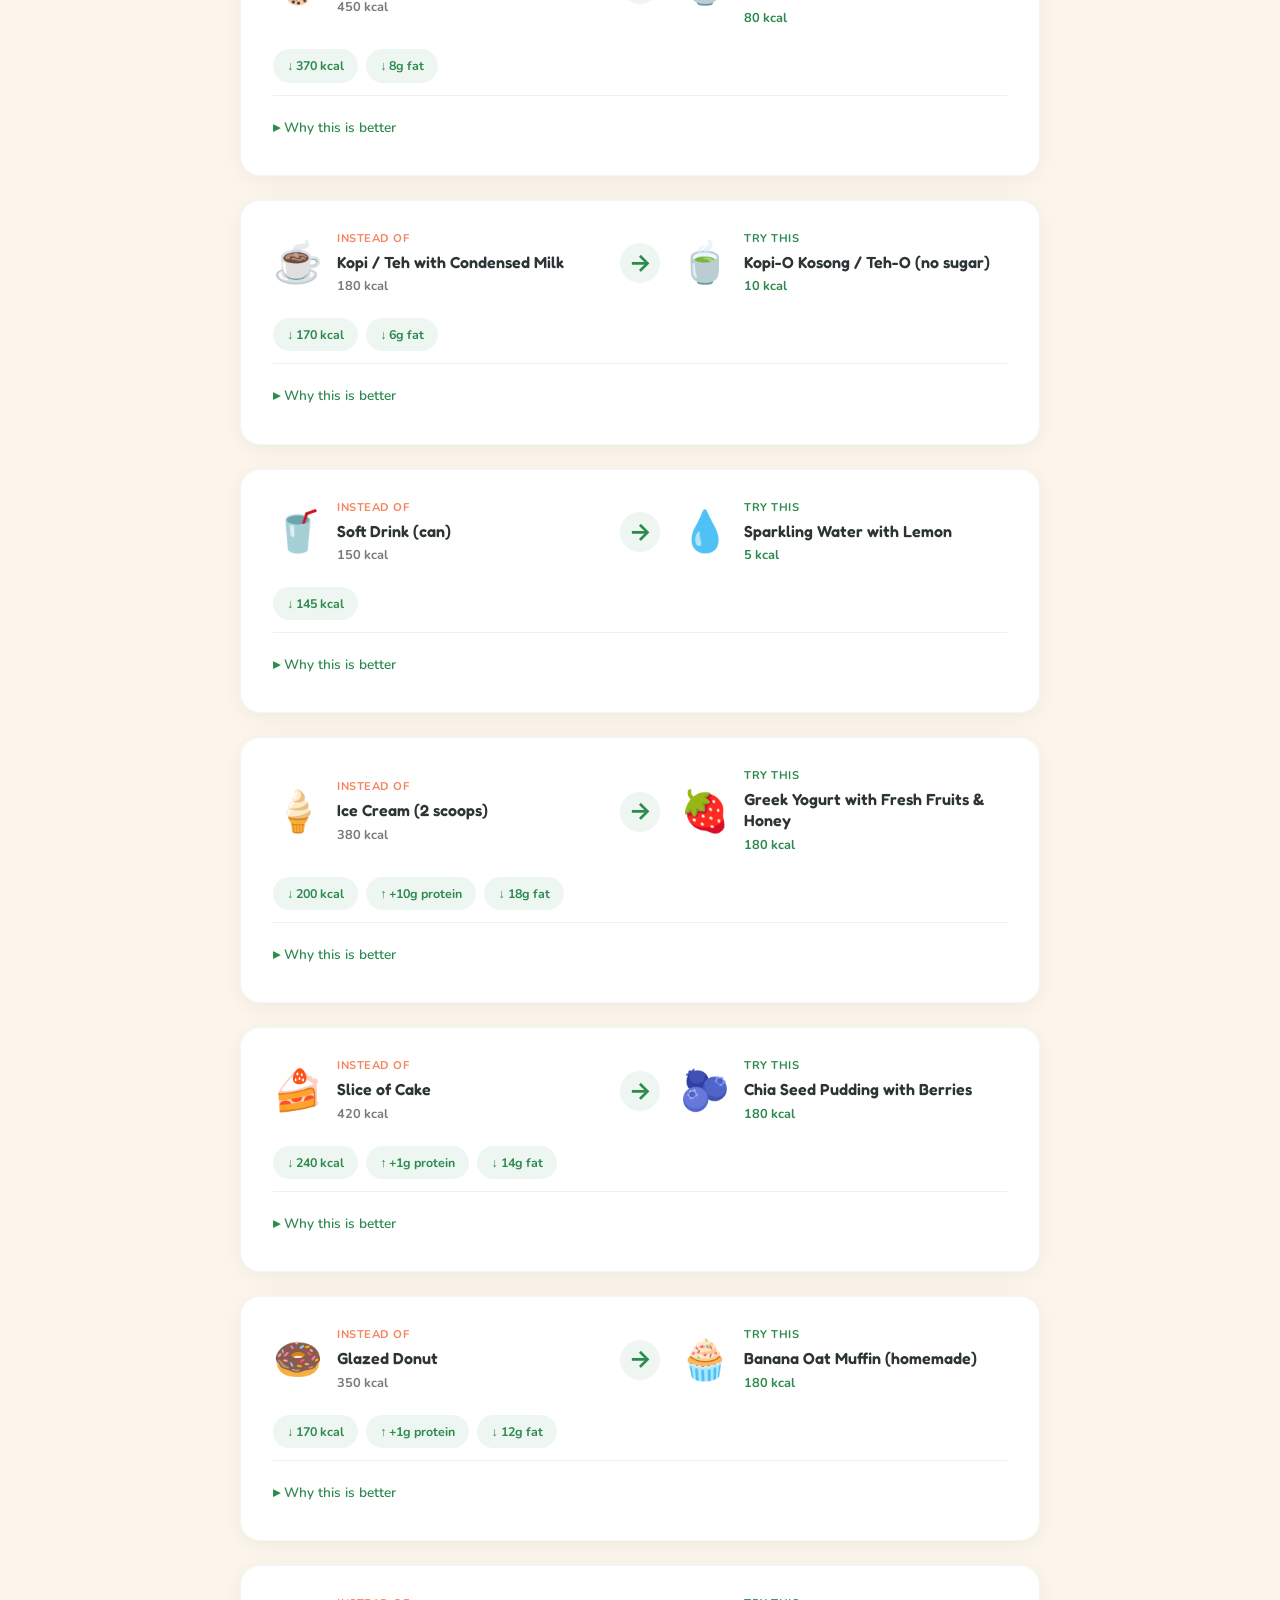
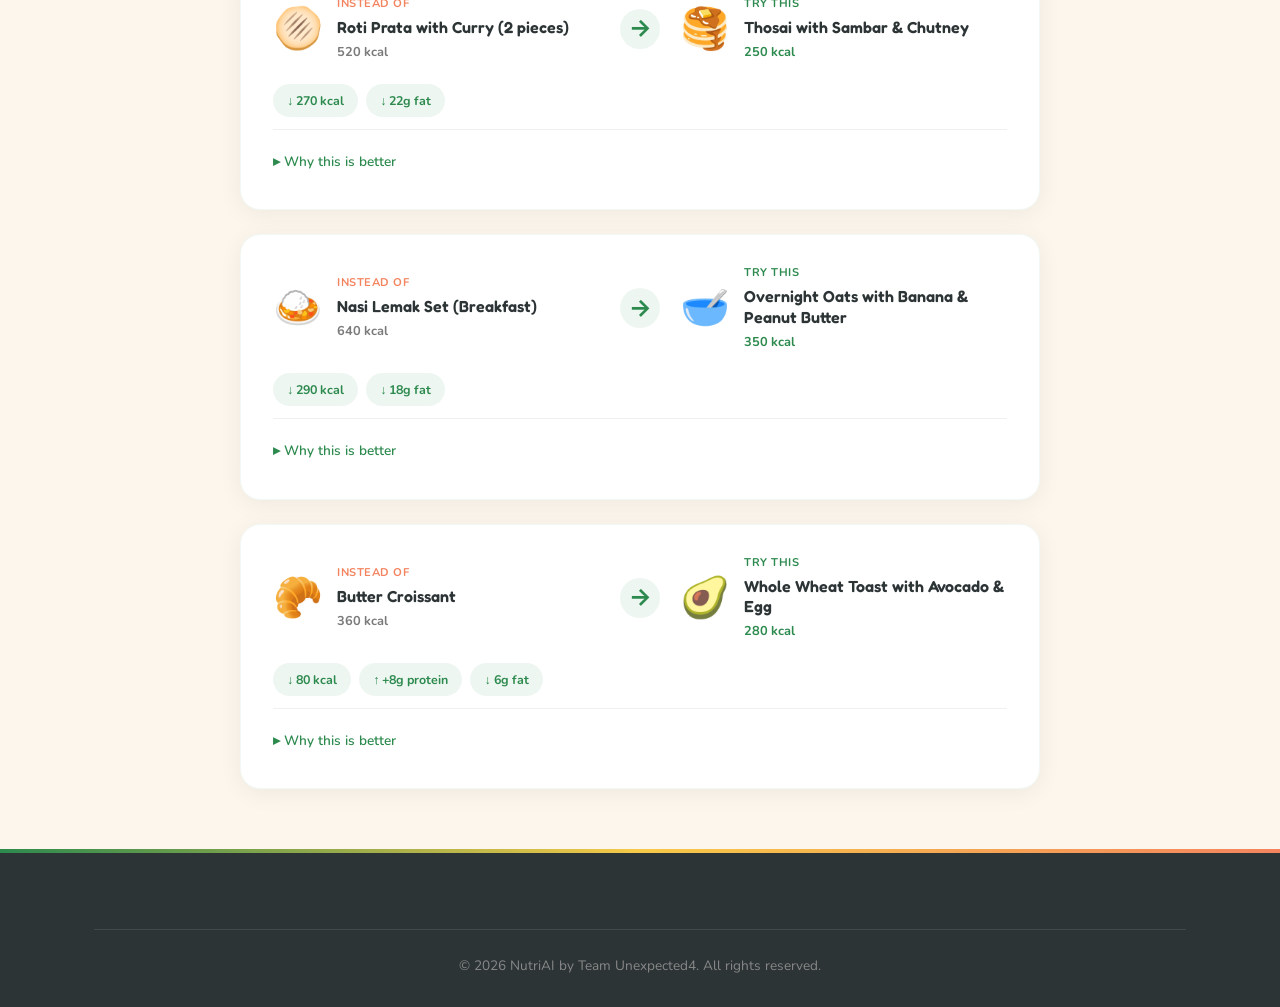
==== commit 7c63c5c5: "reorganize Healthy Alternatives - clearer and easier to understand" ====
--- a/alternatives.html
+++ b/alternatives.html
@@ -40,265 +40,47 @@
         <div class="container">
             <div class="alternatives-header">
                 <h1>🥗 Healthy Alternatives</h1>
-                <p>Personalised healthier meal recommendations based on your analysed meals</p>
+                <p>Type a food you're craving and we'll suggest a healthier swap</p>
             </div>
 
-            <div class="comparison-list" id="alternatives-list">
-                <!-- Comparison 1 -->
-                <div class="comparison-item">
-                    <div class="comparison-card original">
-                        <span class="card-badge">Original Meal</span>
-                        <div class="card-meal-image">🍛</div>
-                        <h3>Nasi Lemak with Fried Chicken</h3>
-                        <div class="nutrition-mini">
-                            <div class="nutrition-mini-item">
-                                <span class="label">Calories</span>
-                                <span class="value">640 kcal</span>
-                            </div>
-                            <div class="nutrition-mini-item">
-                                <span class="label">Protein</span>
-                                <span class="value">18g</span>
-                            </div>
-                            <div class="nutrition-mini-item">
-                                <span class="label">Fat</span>
-                                <span class="value">32g</span>
-                            </div>
-                            <div class="nutrition-mini-item">
-                                <span class="label">Sugar</span>
-                                <span class="value">8g</span>
-                            </div>
-                            <div class="nutrition-mini-item">
-                                <span class="label">Sodium</span>
-                                <span class="value">1200mg</span>
-                            </div>
-                            <div class="nutrition-mini-item">
-                                <span class="label">Fibre</span>
-                                <span class="value">3g</span>
-                            </div>
-                        </div>
-                    </div>
-
-                    <div class="comparison-arrow">
-                        <div class="arrow-icon">→</div>
-                        <span class="arrow-text">Try this</span>
-                    </div>
-
-                    <div class="comparison-card recommended">
-                        <span class="card-badge">Recommended</span>
-                        <div class="card-meal-image">🥙</div>
-                        <h3>Grilled Chicken with Brown Rice & Vegetables</h3>
-                        <div class="nutrition-mini">
-                            <div class="nutrition-mini-item">
-                                <span class="label">Calories</span>
-                                <span class="value highlight-green">420 kcal</span>
-                            </div>
-                            <div class="nutrition-mini-item">
-                                <span class="label">Protein</span>
-                                <span class="value highlight-green">35g</span>
-                            </div>
-                            <div class="nutrition-mini-item">
-                                <span class="label">Fat</span>
-                                <span class="value highlight-green">12g</span>
-                            </div>
-                            <div class="nutrition-mini-item">
-                                <span class="label">Sugar</span>
-                                <span class="value highlight-green">4g</span>
-                            </div>
-                            <div class="nutrition-mini-item">
-                                <span class="label">Sodium</span>
-                                <span class="value highlight-green">450mg</span>
-                            </div>
-                            <div class="nutrition-mini-item">
-                                <span class="label">Fibre</span>
-                                <span class="value highlight-green">8g</span>
-                            </div>
-                        </div>
-                        <div class="nutrition-diff">
-                            <span class="diff-item good">↓ 220 kcal</span>
-                            <span class="diff-item good">↑ +17g protein</span>
-                            <span class="diff-item good">↓ 20g fat</span>
-                        </div>
-                        <div class="health-benefits">
-                            <h4>Why this is better:</h4>
-                            <p>✅ Higher protein supports muscle recovery and keeps you full longer</p>
-                            <p>✅ Brown rice provides more fibre and sustained energy</p>
-                            <p>✅ Grilling eliminates excess oil compared to deep frying</p>
-                            <p>✅ Added vegetables boost vitamin and mineral intake</p>
-                        </div>
-                        <button class="choose-meal-btn">Choose This Meal</button>
-                    </div>
-                </div>
-
-                <!-- Comparison 2 -->
-                <div class="comparison-item">
-                    <div class="comparison-card original">
-                        <span class="card-badge">Original Meal</span>
-                        <div class="card-meal-image">🍜</div>
-                        <h3>Mee Goreng</h3>
-                        <div class="nutrition-mini">
-                            <div class="nutrition-mini-item">
-                                <span class="label">Calories</span>
-                                <span class="value">550 kcal</span>
-                            </div>
-                            <div class="nutrition-mini-item">
-                                <span class="label">Protein</span>
-                                <span class="value">14g</span>
-                            </div>
-                            <div class="nutrition-mini-item">
-                                <span class="label">Fat</span>
-                                <span class="value">24g</span>
-                            </div>
-                            <div class="nutrition-mini-item">
-                                <span class="label">Sugar</span>
-                                <span class="value">12g</span>
-                            </div>
-                            <div class="nutrition-mini-item">
-                                <span class="label">Sodium</span>
-                                <span class="value">1400mg</span>
-                            </div>
-                            <div class="nutrition-mini-item">
-                                <span class="label">Fibre</span>
-                                <span class="value">2g</span>
-                            </div>
-                        </div>
-                    </div>
-
-                    <div class="comparison-arrow">
-                        <div class="arrow-icon">→</div>
-                        <span class="arrow-text">Try this</span>
-                    </div>
-
-                    <div class="comparison-card recommended">
-                        <span class="card-badge">Recommended</span>
-                        <div class="card-meal-image">🍲</div>
-                        <h3>Soup Noodles with Lean Meat & Vegetables</h3>
-                        <div class="nutrition-mini">
-                            <div class="nutrition-mini-item">
-                                <span class="label">Calories</span>
-                                <span class="value highlight-green">380 kcal</span>
-                            </div>
-                            <div class="nutrition-mini-item">
-                                <span class="label">Protein</span>
-                                <span class="value highlight-green">28g</span>
-                            </div>
-                            <div class="nutrition-mini-item">
-                                <span class="label">Fat</span>
-                                <span class="value highlight-green">8g</span>
-                            </div>
-                            <div class="nutrition-mini-item">
-                                <span class="label">Sugar</span>
-                                <span class="value highlight-green">3g</span>
-                            </div>
-                            <div class="nutrition-mini-item">
-                                <span class="label">Sodium</span>
-                                <span class="value highlight-green">800mg</span>
-                            </div>
-                            <div class="nutrition-mini-item">
-                                <span class="label">Fibre</span>
-                                <span class="value highlight-green">5g</span>
-                            </div>
-                        </div>
-                        <div class="nutrition-diff">
-                            <span class="diff-item good">↓ 170 kcal</span>
-                            <span class="diff-item good">↑ +14g protein</span>
-                            <span class="diff-item good">↓ 16g fat</span>
-                        </div>
-                        <div class="health-benefits">
-                            <h4>Why this is better:</h4>
-                            <p>✅ Soup-based means less oil and better hydration</p>
-                            <p>✅ Lean meat provides protein without excess saturated fat</p>
-                            <p>✅ Lower sodium than stir-fried alternatives</p>
-                            <p>✅ Vegetables add fibre and essential nutrients</p>
-                        </div>
-                        <button class="choose-meal-btn">Choose This Meal</button>
-                    </div>
-                </div>
-
-                <!-- Comparison 3 -->
-                <div class="comparison-item">
-                    <div class="comparison-card original">
-                        <span class="card-badge">Original Meal</span>
-                        <div class="card-meal-image">🍔</div>
-                        <h3>Fast Food Burger & Fries</h3>
-                        <div class="nutrition-mini">
-                            <div class="nutrition-mini-item">
-                                <span class="label">Calories</span>
-                                <span class="value">890 kcal</span>
-                            </div>
-                            <div class="nutrition-mini-item">
-                                <span class="label">Protein</span>
-                                <span class="value">22g</span>
-                            </div>
-                            <div class="nutrition-mini-item">
-                                <span class="label">Fat</span>
-                                <span class="value">48g</span>
-                            </div>
-                            <div class="nutrition-mini-item">
-                                <span class="label">Sugar</span>
-                                <span class="value">18g</span>
-                            </div>
-                            <div class="nutrition-mini-item">
-                                <span class="label">Sodium</span>
-                                <span class="value">1600mg</span>
-                            </div>
-                            <div class="nutrition-mini-item">
-                                <span class="label">Fibre</span>
-                                <span class="value">2g</span>
-                            </div>
-                        </div>
-                    </div>
-
-                    <div class="comparison-arrow">
-                        <div class="arrow-icon">→</div>
-                        <span class="arrow-text">Try this</span>
-                    </div>
-
-                    <div class="comparison-card recommended">
-                        <span class="card-badge">Recommended</span>
-                        <div class="card-meal-image">🥪</div>
-                        <h3>Grilled Chicken Wrap with Side Salad</h3>
-                        <div class="nutrition-mini">
-                            <div class="nutrition-mini-item">
-                                <span class="label">Calories</span>
-                                <span class="value highlight-green">450 kcal</span>
-                            </div>
-                            <div class="nutrition-mini-item">
-                                <span class="label">Protein</span>
-                                <span class="value highlight-green">32g</span>
-                            </div>
-                            <div class="nutrition-mini-item">
-                                <span class="label">Fat</span>
-                                <span class="value highlight-green">14g</span>
-                            </div>
-                            <div class="nutrition-mini-item">
-                                <span class="label">Sugar</span>
-                                <span class="value highlight-green">6g</span>
-                            </div>
-                            <div class="nutrition-mini-item">
-                                <span class="label">Sodium</span>
-                                <span class="value highlight-green">650mg</span>
-                            </div>
-                            <div class="nutrition-mini-item">
-                                <span class="label">Fibre</span>
-                                <span class="value highlight-green">7g</span>
-                            </div>
-                        </div>
-                        <div class="nutrition-diff">
-                            <span class="diff-item good">↓ 440 kcal</span>
-                            <span class="diff-item good">↑ +10g protein</span>
-                            <span class="diff-item good">↓ 34g fat</span>
-                        </div>
-                        <div class="health-benefits">
-                            <h4>Why this is better:</h4>
-                            <p>✅ Almost half the calories while remaining filling</p>
-                            <p>✅ Whole wheat wrap provides complex carbs and fibre</p>
-                            <p>✅ Side salad adds vitamins, minerals, and antioxidants</p>
-                            <p>✅ Much lower sodium reduces bloating and blood pressure risk</p>
-                        </div>
-                        <button class="choose-meal-btn">Choose This Meal</button>
-                    </div>
+            <!-- Search Input -->
+            <div class="search-section">
+                <form class="search-form" id="search-form">
+                    <div class="search-input-wrapper">
+                        <span class="search-icon">🔍</span>
+                        <input 
+                            type="text" 
+                            id="food-input" 
+                            class="search-input" 
+                            placeholder="e.g. Fried rice, Bubble tea, Roti prata..." 
+                            autocomplete="off"
+                            aria-label="Enter a food to find healthier alternatives"
+                        >
+                        <button type="submit" class="search-btn">Find Alternative</button>
+                    </div>
+                </form>
+            </div>
+
+            <!-- Search Result -->
+            <div class="search-result" id="search-result" style="display: none;"></div>
+
+            <!-- Category Tabs -->
+            <div class="category-section">
+                <h2 class="section-title">Browse by Category</h2>
+                <div class="category-tabs" id="category-tabs">
+                    <button class="category-tab active" data-category="all">All</button>
+                    <button class="category-tab" data-category="rice">🍚 Rice</button>
+                    <button class="category-tab" data-category="noodles">🍜 Noodles</button>
+                    <button class="category-tab" data-category="fast-food">🍔 Fast Food</button>
+                    <button class="category-tab" data-category="snacks">🍿 Snacks</button>
+                    <button class="category-tab" data-category="drinks">🧋 Drinks</button>
+                    <button class="category-tab" data-category="desserts">🍦 Desserts</button>
+                    <button class="category-tab" data-category="breakfast">🥞 Breakfast</button>
                 </div>
             </div>
+
+            <!-- Swap Cards (rendered by JS) -->
+            <div class="comparison-list" id="alternatives-list"></div>
         </div>
     </section>
 
@@ -312,5 +94,343 @@
     </footer>
 
     <script src="js/main.js"></script>
+    <script>
+        // Food alternatives database - categorised
+        const alternatives = [
+            // === RICE ===
+            {
+                category: 'rice',
+                keywords: ['nasi lemak', 'nasi', 'coconut rice'],
+                original: { name: 'Nasi Lemak with Fried Chicken', emoji: '🍛', calories: 640, protein: 18, fat: 32 },
+                alternative: { name: 'Grilled Chicken with Brown Rice & Veg', emoji: '🥙', calories: 420, protein: 35, fat: 12 },
+                benefits: ['Higher protein keeps you full longer', 'Brown rice provides more fibre', 'Grilling eliminates excess oil']
+            },
+            {
+                category: 'rice',
+                keywords: ['fried rice', 'nasi goreng'],
+                original: { name: 'Fried Rice', emoji: '🍳', calories: 580, protein: 12, fat: 22 },
+                alternative: { name: 'Steamed Brown Rice with Stir-Fried Veg', emoji: '🥦', calories: 350, protein: 10, fat: 8 },
+                benefits: ['Steaming uses no oil at all', 'Brown rice has more fibre and nutrients', 'Stir-fried vegetables keep vitamins intact']
+            },
+            {
+                category: 'rice',
+                keywords: ['chicken rice', 'roasted chicken'],
+                original: { name: 'Chicken Rice (Roasted)', emoji: '🍗', calories: 600, protein: 28, fat: 22 },
+                alternative: { name: 'Steamed Chicken with Plain Rice & Cucumber', emoji: '🥒', calories: 420, protein: 35, fat: 8 },
+                benefits: ['Steamed chicken eliminates oil from roasting', 'Skinless breast is leaner protein', 'Cucumber adds hydration and freshness']
+            },
+            {
+                category: 'rice',
+                keywords: ['biryani', 'briyani'],
+                original: { name: 'Chicken Biryani', emoji: '🍛', calories: 700, protein: 25, fat: 30 },
+                alternative: { name: 'Grilled Chicken with Jeera Rice & Raita', emoji: '🥗', calories: 450, protein: 30, fat: 12 },
+                benefits: ['Jeera rice is lighter and less oily', 'Raita adds probiotics', 'Grilled chicken is leaner than fried pieces']
+            },
+
+            // === NOODLES ===
+            {
+                category: 'noodles',
+                keywords: ['mee goreng', 'fried noodles', 'fried mee', 'mee'],
+                original: { name: 'Mee Goreng', emoji: '🍜', calories: 550, protein: 14, fat: 24 },
+                alternative: { name: 'Soup Noodles with Lean Meat & Veg', emoji: '🍲', calories: 380, protein: 28, fat: 8 },
+                benefits: ['Soup-based means less oil and better hydration', 'Lean meat provides protein without excess fat', 'Lower sodium than stir-fried alternatives']
+            },
+            {
+                category: 'noodles',
+                keywords: ['char kway teow', 'kway teow', 'ckw'],
+                original: { name: 'Char Kway Teow', emoji: '🍝', calories: 740, protein: 18, fat: 38 },
+                alternative: { name: 'Kuay Teow Soup with Fish Slices', emoji: '🍜', calories: 350, protein: 25, fat: 8 },
+                benefits: ['Soup-based cuts out lard and dark soy sauce', 'Fish provides lean protein and omega-3', 'Less than half the sodium']
+            },
+            {
+                category: 'noodles',
+                keywords: ['laksa', 'curry noodles'],
+                original: { name: 'Curry Laksa', emoji: '🍜', calories: 680, protein: 20, fat: 35 },
+                alternative: { name: 'Asam Laksa (Sour Fish Soup Noodles)', emoji: '🥣', calories: 380, protein: 22, fat: 10 },
+                benefits: ['Tamarind-based broth has no coconut milk', 'Fish provides lean protein', 'Much lower in saturated fat']
+            },
+            {
+                category: 'noodles',
+                keywords: ['instant noodles', 'maggi', 'cup noodle'],
+                original: { name: 'Instant Noodles (with seasoning)', emoji: '🍜', calories: 480, protein: 8, fat: 20 },
+                alternative: { name: 'Rice Vermicelli Soup with Egg & Veg', emoji: '🍲', calories: 280, protein: 14, fat: 6 },
+                benefits: ['No deep-fried noodle block', 'Egg adds quality protein', 'Fresh vegetables add fibre and vitamins']
+            },
+
+            // === FAST FOOD ===
+            {
+                category: 'fast-food',
+                keywords: ['burger', 'fast food', 'fries', 'mcdonalds'],
+                original: { name: 'Fast Food Burger & Fries', emoji: '🍔', calories: 890, protein: 22, fat: 48 },
+                alternative: { name: 'Grilled Chicken Wrap with Side Salad', emoji: '🥪', calories: 450, protein: 32, fat: 14 },
+                benefits: ['Almost half the calories', 'Whole wheat wrap provides complex carbs', 'Side salad adds vitamins and antioxidants']
+            },
+            {
+                category: 'fast-food',
+                keywords: ['pizza', 'pepperoni'],
+                original: { name: 'Pizza (2 slices, pepperoni)', emoji: '🍕', calories: 570, protein: 20, fat: 28 },
+                alternative: { name: 'Whole Wheat Pita with Grilled Veggies & Hummus', emoji: '🥙', calories: 320, protein: 12, fat: 10 },
+                benefits: ['Whole wheat pita provides complex carbs', 'Hummus offers plant-based protein', 'Grilled veggies add fibre and nutrients']
+            },
+            {
+                category: 'fast-food',
+                keywords: ['fried chicken', 'kfc', 'popeyes'],
+                original: { name: 'Fried Chicken (2 pieces)', emoji: '🍗', calories: 620, protein: 35, fat: 38 },
+                alternative: { name: 'Air-Fried Chicken Thigh with Coleslaw', emoji: '🥗', calories: 380, protein: 32, fat: 16 },
+                benefits: ['Air frying uses 80% less oil', 'Still crispy and satisfying', 'Coleslaw adds crunch and fibre']
+            },
+            {
+                category: 'fast-food',
+                keywords: ['hotdog', 'hot dog', 'sausage'],
+                original: { name: 'Hotdog with Sauces & Bun', emoji: '🌭', calories: 450, protein: 14, fat: 28 },
+                alternative: { name: 'Turkey Sausage in Lettuce Wrap', emoji: '🥬', calories: 220, protein: 18, fat: 10 },
+                benefits: ['Turkey sausage is much leaner', 'Lettuce wrap cuts refined carbs', 'Lower sodium overall']
+            },
+
+            // === SNACKS ===
+            {
+                category: 'snacks',
+                keywords: ['chips', 'potato chips', 'crisps'],
+                original: { name: 'Potato Chips (1 bag)', emoji: '🥔', calories: 320, protein: 4, fat: 20 },
+                alternative: { name: 'Air-Popped Popcorn (lightly salted)', emoji: '🍿', calories: 120, protein: 4, fat: 2 },
+                benefits: ['Still crunchy and satisfying', 'Whole grain with fibre', 'Fraction of the fat and calories']
+            },
+            {
+                category: 'snacks',
+                keywords: ['curry puff', 'goreng pisang', 'fried snack'],
+                original: { name: 'Curry Puff (2 pieces)', emoji: '🥟', calories: 440, protein: 8, fat: 28 },
+                alternative: { name: 'Steamed Pau (Chicken)', emoji: '🥟', calories: 220, protein: 10, fat: 6 },
+                benefits: ['Steamed instead of deep-fried', 'Half the calories', 'Still a satisfying savoury snack']
+            },
+            {
+                category: 'snacks',
+                keywords: ['chocolate', 'candy', 'sweets'],
+                original: { name: 'Chocolate Bar', emoji: '🍫', calories: 280, protein: 4, fat: 16 },
+                alternative: { name: 'Dark Chocolate (2 squares) + Almonds', emoji: '🥜', calories: 160, protein: 5, fat: 10 },
+                benefits: ['Dark chocolate has more antioxidants', 'Almonds add healthy fats and protein', 'More satisfying in smaller portions']
+            },
+
+            // === DRINKS ===
+            {
+                category: 'drinks',
+                keywords: ['bubble tea', 'boba', 'milk tea'],
+                original: { name: 'Bubble Tea (Large, Full Sugar)', emoji: '🧋', calories: 450, protein: 2, fat: 8 },
+                alternative: { name: 'Iced Green Tea (0% sugar) with Aloe Vera', emoji: '🍵', calories: 80, protein: 1, fat: 0 },
+                benefits: ['Dramatically less sugar (55g vs 8g)', 'Green tea provides antioxidants', 'Aloe vera adds texture without the calories']
+            },
+            {
+                category: 'drinks',
+                keywords: ['kopi', 'coffee', 'teh', 'tea', 'milo'],
+                original: { name: 'Kopi / Teh with Condensed Milk', emoji: '☕', calories: 180, protein: 3, fat: 6 },
+                alternative: { name: 'Kopi-O Kosong / Teh-O (no sugar)', emoji: '🍵', calories: 10, protein: 0, fat: 0 },
+                benefits: ['Almost zero calories', 'No added sugar or condensed milk', 'Same caffeine boost you need']
+            },
+            {
+                category: 'drinks',
+                keywords: ['soda', 'soft drink', 'coke', 'sprite', 'fanta'],
+                original: { name: 'Soft Drink (can)', emoji: '🥤', calories: 150, protein: 0, fat: 0 },
+                alternative: { name: 'Sparkling Water with Lemon', emoji: '💧', calories: 5, protein: 0, fat: 0 },
+                benefits: ['Still fizzy and refreshing', 'Zero added sugar', 'Lemon adds vitamin C and flavour']
+            },
+
+            // === DESSERTS ===
+            {
+                category: 'desserts',
+                keywords: ['ice cream', 'gelato'],
+                original: { name: 'Ice Cream (2 scoops)', emoji: '🍦', calories: 380, protein: 5, fat: 22 },
+                alternative: { name: 'Greek Yogurt with Fresh Fruits & Honey', emoji: '🍓', calories: 180, protein: 15, fat: 4 },
+                benefits: ['Triple the protein', 'Probiotics support gut health', 'Fresh fruits give natural sweetness']
+            },
+            {
+                category: 'desserts',
+                keywords: ['cake', 'cheesecake', 'pastry'],
+                original: { name: 'Slice of Cake', emoji: '🍰', calories: 420, protein: 5, fat: 22 },
+                alternative: { name: 'Chia Seed Pudding with Berries', emoji: '🫐', calories: 180, protein: 6, fat: 8 },
+                benefits: ['Chia seeds are rich in omega-3 and fibre', 'Berries add antioxidants', 'Naturally sweetened, no refined sugar']
+            },
+            {
+                category: 'desserts',
+                keywords: ['donut', 'doughnut'],
+                original: { name: 'Glazed Donut', emoji: '🍩', calories: 350, protein: 4, fat: 18 },
+                alternative: { name: 'Banana Oat Muffin (homemade)', emoji: '🧁', calories: 180, protein: 5, fat: 6 },
+                benefits: ['Oats provide slow-release energy', 'Banana adds natural sweetness', 'No deep-frying involved']
+            },
+
+            // === BREAKFAST ===
+            {
+                category: 'breakfast',
+                keywords: ['roti prata', 'prata', 'roti'],
+                original: { name: 'Roti Prata with Curry (2 pieces)', emoji: '🫓', calories: 520, protein: 10, fat: 28 },
+                alternative: { name: 'Thosai with Sambar & Chutney', emoji: '🥞', calories: 250, protein: 8, fat: 6 },
+                benefits: ['Thosai is made without oil kneaded in', 'Sambar adds lentil-based protein and fibre', 'Less than half the fat']
+            },
+            {
+                category: 'breakfast',
+                keywords: ['nasi lemak breakfast', 'heavy breakfast'],
+                original: { name: 'Nasi Lemak Set (Breakfast)', emoji: '🍛', calories: 640, protein: 18, fat: 32 },
+                alternative: { name: 'Overnight Oats with Banana & Peanut Butter', emoji: '🥣', calories: 350, protein: 12, fat: 14 },
+                benefits: ['Oats give sustained energy all morning', 'Peanut butter adds healthy fats', 'Easy to prep the night before']
+            },
+            {
+                category: 'breakfast',
+                keywords: ['croissant', 'pastry breakfast'],
+                original: { name: 'Butter Croissant', emoji: '🥐', calories: 360, protein: 6, fat: 20 },
+                alternative: { name: 'Whole Wheat Toast with Avocado & Egg', emoji: '🥑', calories: 280, protein: 14, fat: 14 },
+                benefits: ['Whole wheat provides fibre', 'Egg adds quality protein', 'Avocado has heart-healthy fats']
+            }
+        ];
+
+        // DOM elements
+        const searchForm = document.getElementById('search-form');
+        const foodInput = document.getElementById('food-input');
+        const searchResult = document.getElementById('search-result');
+        const categoryTabs = document.querySelectorAll('.category-tab');
+        const alternativesList = document.getElementById('alternatives-list');
+
+        // Search functionality
+        function findAlternative(query) {
+            query = query.toLowerCase().trim();
+            if (!query) return null;
+            
+            let bestMatch = null;
+            let bestScore = 0;
+            
+            for (const item of alternatives) {
+                for (const keyword of item.keywords) {
+                    if (query.includes(keyword) || keyword.includes(query)) {
+                        const score = keyword === query ? 10 : keyword.includes(query) ? 5 : 3;
+                        if (score > bestScore) {
+                            bestScore = score;
+                            bestMatch = item;
+                        }
+                    }
+                }
+            }
+            return bestMatch;
+        }
+
+        function renderSearchResult(match) {
+            if (!match) {
+                searchResult.style.display = 'block';
+                searchResult.innerHTML = `
+                    <div class="no-result">
+                        <span class="no-result-emoji">🤔</span>
+                        <h3>No match found</h3>
+                        <p>Try a different food, or browse the categories below!</p>
+                    </div>
+                `;
+                return;
+            }
+
+            const calDiff = match.original.calories - match.alternative.calories;
+            const proteinDiff = match.alternative.protein - match.original.protein;
+            const fatDiff = match.original.fat - match.alternative.fat;
+
+            searchResult.style.display = 'block';
+            searchResult.innerHTML = `
+                <div class="swap-card result-card">
+                    <div class="swap-top">
+                        <div class="swap-meal original-meal">
+                            <span class="meal-emoji">${match.original.emoji}</span>
+                            <div class="meal-info">
+                                <span class="swap-label">Instead of</span>
+                                <h3>${match.original.name}</h3>
+                                <span class="calorie-tag">${match.original.calories} kcal</span>
+                            </div>
+                        </div>
+                        <div class="swap-arrow">→</div>
+                        <div class="swap-meal recommended-meal">
+                            <span class="meal-emoji">${match.alternative.emoji}</span>
+                            <div class="meal-info">
+                                <span class="swap-label">Try this</span>
+                                <h3>${match.alternative.name}</h3>
+                                <span class="calorie-tag green">${match.alternative.calories} kcal</span>
+                            </div>
+                        </div>
+                    </div>
+                    <div class="swap-highlights">
+                        <span class="highlight-pill good">↓ ${calDiff} kcal</span>
+                        ${proteinDiff > 0 ? `<span class="highlight-pill good">↑ +${proteinDiff}g protein</span>` : ''}
+                        ${fatDiff > 0 ? `<span class="highlight-pill good">↓ ${fatDiff}g fat</span>` : ''}
+                    </div>
+                    <div class="result-benefits">
+                        <h4>Why this is better:</h4>
+                        <ul class="benefits-list">
+                            ${match.benefits.map(b => `<li>${b}</li>`).join('')}
+                        </ul>
+                    </div>
+                </div>
+            `;
+
+            searchResult.scrollIntoView({ behavior: 'smooth', block: 'nearest' });
+        }
+
+        // Render category cards
+        function renderCards(category) {
+            const filtered = category === 'all' 
+                ? alternatives 
+                : alternatives.filter(item => item.category === category);
+
+            alternativesList.innerHTML = filtered.map(item => {
+                const calDiff = item.original.calories - item.alternative.calories;
+                const proteinDiff = item.alternative.protein - item.original.protein;
+                const fatDiff = item.original.fat - item.alternative.fat;
+
+                return `
+                    <div class="swap-card">
+                        <div class="swap-top">
+                            <div class="swap-meal original-meal">
+                                <span class="meal-emoji">${item.original.emoji}</span>
+                                <div class="meal-info">
+                                    <span class="swap-label">Instead of</span>
+                                    <h3>${item.original.name}</h3>
+                                    <span class="calorie-tag">${item.original.calories} kcal</span>
+                                </div>
+                            </div>
+                            <div class="swap-arrow">→</div>
+                            <div class="swap-meal recommended-meal">
+                                <span class="meal-emoji">${item.alternative.emoji}</span>
+                                <div class="meal-info">
+                                    <span class="swap-label">Try this</span>
+                                    <h3>${item.alternative.name}</h3>
+                                    <span class="calorie-tag green">${item.alternative.calories} kcal</span>
+                                </div>
+                            </div>
+                        </div>
+                        <div class="swap-highlights">
+                            <span class="highlight-pill good">↓ ${calDiff} kcal</span>
+                            ${proteinDiff > 0 ? `<span class="highlight-pill good">↑ +${proteinDiff}g protein</span>` : ''}
+                            ${fatDiff > 0 ? `<span class="highlight-pill good">↓ ${fatDiff}g fat</span>` : ''}
+                        </div>
+                        <details class="swap-details">
+                            <summary>Why this is better</summary>
+                            <ul class="benefits-list">
+                                ${item.benefits.map(b => `<li>${b}</li>`).join('')}
+                            </ul>
+                        </details>
+                    </div>
+                `;
+            }).join('');
+        }
+
+        // Event listeners
+        searchForm.addEventListener('submit', function(e) {
+            e.preventDefault();
+            const query = foodInput.value;
+            const match = findAlternative(query);
+            renderSearchResult(match);
+        });
+
+        categoryTabs.forEach(tab => {
+            tab.addEventListener('click', function() {
+                categoryTabs.forEach(t => t.classList.remove('active'));
+                this.classList.add('active');
+                renderCards(this.getAttribute('data-category'));
+            });
+        });
+
+        // Initial render - show all
+        renderCards('all');
+    </script>
 </body>
 </html>
--- a/css/alternatives.css
+++ b/css/alternatives.css
@@ -1,6 +1,6 @@
 /* ============================
    Healthy Alternatives Page Styles
-   Fresh, nature-themed design
+   Clean, scannable swap cards
    ============================ */
 
 .alternatives-page {
@@ -22,251 +22,486 @@
 
 .alternatives-header p {
     color: var(--text-muted);
+    font-size: 1.05rem;
+}
+
+/* Search Section */
+.search-section {
+    max-width: 800px;
+    margin: 0 auto 40px;
+}
+
+.search-form {
+    display: flex;
+    flex-direction: column;
+    gap: 14px;
+}
+
+.search-input-wrapper {
+    display: flex;
+    align-items: center;
+    background: var(--white);
+    border-radius: var(--radius-full);
+    padding: 6px 6px 6px 20px;
+    box-shadow: var(--shadow-card);
+    border: 2px solid rgba(45, 138, 78, 0.1);
+    transition: var(--transition);
+}
+
+.search-input-wrapper:focus-within {
+    border-color: var(--primary-green);
+    box-shadow: 0 0 0 4px rgba(45, 138, 78, 0.08);
+}
+
+.search-icon {
+    font-size: 1.2rem;
+    margin-right: 12px;
+    flex-shrink: 0;
+}
+
+.search-input {
+    flex: 1;
+    border: none;
+    outline: none;
     font-size: 1rem;
-}
-
-/* Comparison Cards */
-.comparison-list {
-    display: flex;
-    flex-direction: column;
-    gap: 40px;
-}
-
-.comparison-item {
-    display: grid;
-    grid-template-columns: 1fr auto 1fr;
-    gap: 24px;
-    align-items: center;
-}
-
-.comparison-card {
-    background: var(--white);
-    border-radius: var(--radius-lg);
-    padding: 28px;
-    box-shadow: var(--shadow-card);
-    transition: var(--transition);
-    border: 1.5px solid rgba(45, 138, 78, 0.06);
-}
-
-.comparison-card:hover {
-    transform: translateY(-4px);
-    box-shadow: var(--shadow-md);
-}
-
-.comparison-card.original {
-    border-top: 4px solid var(--accent-orange);
-}
-
-.comparison-card.recommended {
-    border-top: 4px solid var(--primary-green);
-}
-
-.card-badge {
-    display: inline-block;
-    padding: 5px 14px;
-    border-radius: var(--radius-full);
-    font-size: 0.72rem;
-    font-weight: 700;
-    text-transform: uppercase;
-    letter-spacing: 0.5px;
-    margin-bottom: 16px;
-    font-family: 'Nunito', sans-serif;
-}
-
-.original .card-badge {
-    background: rgba(244, 132, 95, 0.1);
-    color: var(--accent-orange);
-}
-
-.recommended .card-badge {
-    background: rgba(45, 138, 78, 0.08);
-    color: var(--primary-green);
-}
-
-.card-meal-image {
-    width: 100%;
-    height: 160px;
-    background: linear-gradient(135deg, #f0f9e8, #fdf6ec);
-    border-radius: var(--radius-md);
-    display: flex;
-    align-items: center;
-    justify-content: center;
-    font-size: 3.5rem;
-    margin-bottom: 16px;
-}
-
-.comparison-card h3 {
-    font-size: 1.1rem;
-    margin-bottom: 16px;
-    font-family: 'Fredoka', sans-serif;
-}
-
-.nutrition-mini {
-    display: grid;
-    grid-template-columns: 1fr 1fr 1fr;
-    gap: 10px;
-    margin-bottom: 16px;
-}
-
-.nutrition-mini-item {
-    display: flex;
-    justify-content: space-between;
-    align-items: center;
-    padding: 8px 12px;
-    background: var(--warm-cream);
-    border-radius: var(--radius-sm);
-    font-size: 0.8rem;
-}
-
-.nutrition-mini-item .label {
-    color: var(--text-muted);
-    font-weight: 600;
-}
-
-.nutrition-mini-item .value {
-    font-weight: 700;
+    font-family: 'Nunito', sans-serif;
     color: var(--dark-grey);
-}
-
-.health-benefits {
-    padding: 18px;
-    background: rgba(45, 138, 78, 0.04);
-    border-radius: var(--radius-sm);
-    margin-bottom: 16px;
-    border: 1px solid rgba(45, 138, 78, 0.08);
-}
-
-.health-benefits h4 {
-    font-size: 0.8rem;
-    font-weight: 700;
-    color: var(--primary-green);
-    margin-bottom: 10px;
-    text-transform: uppercase;
-    letter-spacing: 0.3px;
-    font-family: 'Nunito', sans-serif;
-}
-
-.health-benefits p {
-    font-size: 0.85rem;
-    color: var(--text-body);
-    display: flex;
-    align-items: flex-start;
-    gap: 6px;
-    margin-bottom: 6px;
-    line-height: 1.6;
-}
-
-.health-benefits p:last-child {
-    margin-bottom: 0;
-}
-
-/* Nutrition Difference Tags */
-.nutrition-diff {
-    display: flex;
-    gap: 8px;
-    flex-wrap: wrap;
-    margin-bottom: 16px;
-}
-
-.diff-item {
-    display: inline-flex;
-    align-items: center;
-    padding: 5px 12px;
-    border-radius: var(--radius-full);
-    font-size: 0.75rem;
-    font-weight: 700;
-    font-family: 'Nunito', sans-serif;
-}
-
-.diff-item.good {
-    background: rgba(45, 138, 78, 0.08);
-    color: var(--primary-green);
-}
-
-.diff-item.bad {
-    background: rgba(244, 132, 95, 0.1);
-    color: var(--accent-orange);
-}
-
-/* Highlight values */
-.nutrition-mini-item .value.highlight-green {
-    color: var(--primary-green);
-    font-weight: 700;
-}
-
-.choose-meal-btn {
-    width: 100%;
-    padding: 16px;
+    background: transparent;
+    padding: 12px 0;
+}
+
+.search-input::placeholder {
+    color: var(--text-muted);
+}
+
+.search-btn {
+    padding: 12px 24px;
     background: var(--primary-green);
     color: var(--white);
     border: none;
     border-radius: var(--radius-full);
     font-family: 'Fredoka', sans-serif;
     font-weight: 600;
-    font-size: 1.05rem;
+    font-size: 0.95rem;
     cursor: pointer;
     transition: var(--transition);
-    box-shadow: 0 4px 16px rgba(45, 138, 78, 0.25);
-    letter-spacing: 0.3px;
-}
-
-.choose-meal-btn:hover {
+    white-space: nowrap;
+}
+
+.search-btn:hover {
     background: #236b3e;
-    transform: translateY(-2px);
-    box-shadow: 0 8px 24px rgba(45, 138, 78, 0.35);
-}
-
-/* Arrow Connector */
-.comparison-arrow {
-    display: flex;
-    flex-direction: column;
+}
+
+/* Quick Tags */
+.quick-tags {
+    display: flex;
     align-items: center;
     gap: 8px;
-}
-
-.arrow-icon {
-    width: 52px;
-    height: 52px;
-    background: linear-gradient(135deg, var(--primary-green), var(--accent-yellow));
+    flex-wrap: wrap;
+    padding-left: 4px;
+}
+
+.quick-tag-label {
+    font-size: 0.78rem;
+    color: var(--text-muted);
+    font-weight: 600;
+    font-family: 'Nunito', sans-serif;
+}
+
+.quick-tag {
+    padding: 6px 14px;
+    border: 1.5px solid rgba(45, 138, 78, 0.15);
+    border-radius: var(--radius-full);
+    background: var(--white);
+    font-size: 0.8rem;
+    font-weight: 600;
+    color: var(--primary-green);
+    cursor: pointer;
+    font-family: 'Nunito', sans-serif;
+    transition: var(--transition);
+}
+
+.quick-tag:hover {
+    background: rgba(45, 138, 78, 0.08);
+    border-color: var(--primary-green);
+}
+
+/* Search Result */
+.search-result {
+    max-width: 800px;
+    margin: 0 auto 40px;
+}
+
+.result-card {
+    border: 2px solid rgba(45, 138, 78, 0.15);
+    animation: slideIn 0.3s ease-out;
+}
+
+@keyframes slideIn {
+    from { opacity: 0; transform: translateY(-10px); }
+    to { opacity: 1; transform: translateY(0); }
+}
+
+.result-benefits {
+    padding: 16px 18px;
+    background: rgba(45, 138, 78, 0.04);
+    border-radius: var(--radius-sm);
+    border: 1px solid rgba(45, 138, 78, 0.08);
+}
+
+.result-benefits h4 {
+    font-size: 0.8rem;
+    font-weight: 700;
+    color: var(--primary-green);
+    margin-bottom: 8px;
+    text-transform: uppercase;
+    letter-spacing: 0.3px;
+    font-family: 'Nunito', sans-serif;
+}
+
+/* No Result */
+.no-result {
+    text-align: center;
+    padding: 40px 20px;
+    background: var(--white);
+    border-radius: var(--radius-lg);
+    box-shadow: var(--shadow-card);
+}
+
+.no-result-emoji {
+    font-size: 2.5rem;
+    display: block;
+    margin-bottom: 12px;
+}
+
+.no-result h3 {
+    font-family: 'Fredoka', sans-serif;
+    margin-bottom: 8px;
+}
+
+.no-result p {
+    color: var(--text-muted);
+    font-size: 0.9rem;
+}
+
+/* Popular Swaps Section */
+.popular-swaps-header {
+    max-width: 800px;
+    margin: 0 auto 24px;
+    padding-top: 20px;
+    border-top: 1px solid rgba(0, 0, 0, 0.06);
+}
+
+.popular-swaps-header h2 {
+    font-size: 1.3rem;
+    font-family: 'Fredoka', sans-serif;
+    margin-bottom: 4px;
+}
+
+.popular-swaps-header p {
+    color: var(--text-muted);
+    font-size: 0.9rem;
+}
+
+/* Category Section */
+.category-section {
+    max-width: 800px;
+    margin: 0 auto 28px;
+}
+
+.section-title {
+    font-size: 1.3rem;
+    font-family: 'Fredoka', sans-serif;
+    margin-bottom: 16px;
+}
+
+.category-tabs {
+    display: flex;
+    gap: 8px;
+    flex-wrap: wrap;
+}
+
+.category-tab {
+    padding: 10px 18px;
+    border: 1.5px solid rgba(0, 0, 0, 0.08);
+    border-radius: var(--radius-full);
+    background: var(--white);
+    font-size: 0.85rem;
+    font-weight: 600;
+    color: var(--text-body);
+    cursor: pointer;
+    font-family: 'Nunito', sans-serif;
+    transition: var(--transition);
+}
+
+.category-tab:hover {
+    border-color: var(--primary-green);
+    color: var(--primary-green);
+    background: rgba(45, 138, 78, 0.04);
+}
+
+.category-tab.active {
+    background: var(--primary-green);
     color: var(--white);
+    border-color: var(--primary-green);
+}
+
+.category-tab.active:hover {
+    background: #236b3e;
+    color: var(--white);
+}
+
+/* Swap Cards Layout */
+.comparison-list {
+    display: flex;
+    flex-direction: column;
+    gap: 24px;
+    max-width: 800px;
+    margin: 0 auto;
+}
+
+.swap-card {
+    background: var(--white);
+    border-radius: var(--radius-lg);
+    padding: 28px 32px;
+    box-shadow: var(--shadow-card);
+    transition: var(--transition);
+    border: 1.5px solid rgba(45, 138, 78, 0.06);
+}
+
+.swap-card:hover {
+    box-shadow: var(--shadow-md);
+}
+
+/* Top Section: Original → Alternative */
+.swap-top {
+    display: flex;
+    align-items: center;
+    gap: 20px;
+    margin-bottom: 20px;
+}
+
+.swap-meal {
+    display: flex;
+    align-items: center;
+    gap: 14px;
+    flex: 1;
+}
+
+.meal-emoji {
+    font-size: 2.5rem;
+    flex-shrink: 0;
+}
+
+.meal-info {
+    display: flex;
+    flex-direction: column;
+    gap: 4px;
+}
+
+.swap-label {
+    font-size: 0.7rem;
+    font-weight: 700;
+    text-transform: uppercase;
+    letter-spacing: 0.5px;
+    font-family: 'Nunito', sans-serif;
+}
+
+.original-meal .swap-label {
+    color: var(--accent-orange);
+}
+
+.recommended-meal .swap-label {
+    color: var(--primary-green);
+}
+
+.swap-meal h3 {
+    font-size: 1rem;
+    font-family: 'Fredoka', sans-serif;
+    line-height: 1.3;
+    margin: 0;
+}
+
+.calorie-tag {
+    font-size: 0.8rem;
+    font-weight: 700;
+    color: var(--text-muted);
+    font-family: 'Nunito', sans-serif;
+}
+
+.calorie-tag.green {
+    color: var(--primary-green);
+}
+
+.swap-arrow {
+    font-size: 1.5rem;
+    font-weight: 700;
+    color: var(--primary-green);
+    flex-shrink: 0;
+    width: 40px;
+    height: 40px;
+    background: rgba(45, 138, 78, 0.08);
     border-radius: 50%;
     display: flex;
     align-items: center;
     justify-content: center;
-    font-size: 1.3rem;
-    box-shadow: 0 4px 12px rgba(45, 138, 78, 0.2);
-}
-
-.arrow-text {
-    font-size: 0.75rem;
-    color: var(--text-muted);
-    font-weight: 700;
-    font-family: 'Nunito', sans-serif;
+}
+
+/* Highlight Pills */
+.swap-highlights {
+    display: flex;
+    gap: 8px;
+    flex-wrap: wrap;
+    margin-bottom: 12px;
+}
+
+.highlight-pill {
+    display: inline-flex;
+    align-items: center;
+    padding: 6px 14px;
+    border-radius: var(--radius-full);
+    font-size: 0.78rem;
+    font-weight: 700;
+    font-family: 'Nunito', sans-serif;
+}
+
+.highlight-pill.good {
+    background: rgba(45, 138, 78, 0.08);
+    color: var(--primary-green);
+}
+
+/* Collapsible Details */
+.swap-details {
+    border-top: 1px solid rgba(0, 0, 0, 0.06);
+    padding-top: 12px;
+}
+
+.swap-details summary {
+    cursor: pointer;
+    font-size: 0.85rem;
+    font-weight: 600;
+    color: var(--primary-green);
+    font-family: 'Nunito', sans-serif;
+    padding: 8px 0;
+    user-select: none;
+    list-style: none;
+}
+
+.swap-details summary::-webkit-details-marker {
+    display: none;
+}
+
+.swap-details summary::before {
+    content: '▸ ';
+}
+
+.swap-details[open] summary::before {
+    content: '▾ ';
+}
+
+.benefits-list {
+    list-style: none;
+    padding: 12px 0;
+    margin: 0;
+}
+
+.benefits-list li {
+    font-size: 0.85rem;
+    color: var(--text-body);
+    padding: 5px 0;
+    padding-left: 22px;
+    position: relative;
+    line-height: 1.5;
+}
+
+.benefits-list li::before {
+    content: '✓';
+    position: absolute;
+    left: 0;
+    color: var(--primary-green);
+    font-weight: 700;
+}
+
+/* Nutrition Comparison Table */
+.nutrition-comparison {
+    margin-top: 12px;
+}
+
+.nutrition-comparison table {
+    width: 100%;
+    border-collapse: collapse;
+    font-size: 0.82rem;
+    font-family: 'Nunito', sans-serif;
+}
+
+.nutrition-comparison th {
+    text-align: left;
+    padding: 8px 12px;
+    font-weight: 700;
+    font-size: 0.72rem;
+    text-transform: uppercase;
+    letter-spacing: 0.3px;
+    color: var(--text-muted);
+    border-bottom: 2px solid rgba(0, 0, 0, 0.06);
+}
+
+.nutrition-comparison td {
+    padding: 8px 12px;
+    border-bottom: 1px solid rgba(0, 0, 0, 0.04);
+    color: var(--text-body);
+}
+
+.nutrition-comparison td:first-child {
+    font-weight: 600;
+    color: var(--dark-grey);
+}
+
+.nutrition-comparison td.better {
+    color: var(--primary-green);
+    font-weight: 700;
+}
+
+.nutrition-comparison tr:last-child td {
+    border-bottom: none;
 }
 
 /* Responsive */
-@media (max-width: 1024px) {
-    .comparison-item {
-        grid-template-columns: 1fr;
-        gap: 16px;
-    }
-
-    .comparison-arrow {
-        flex-direction: row;
-        justify-content: center;
-    }
-
-    .arrow-icon {
-        transform: rotate(90deg);
-    }
-
-    .nutrition-mini {
-        grid-template-columns: 1fr 1fr;
-    }
-}
-
 @media (max-width: 768px) {
     .alternatives-page {
         padding: 90px 0 40px;
     }
-}
+
+    .swap-card {
+        padding: 20px;
+    }
+
+    .swap-top {
+        flex-direction: column;
+        align-items: flex-start;
+        gap: 12px;
+    }
+
+    .swap-arrow {
+        align-self: center;
+        transform: rotate(90deg);
+    }
+
+    .swap-meal {
+        width: 100%;
+    }
+
+    .meal-emoji {
+        font-size: 2rem;
+    }
+}
+
+@media (max-width: 480px) {
+    .swap-highlights {
+        gap: 6px;
+    }
+
+    .highlight-pill {
+        font-size: 0.72rem;
+        padding: 5px 10px;
+    }
+}
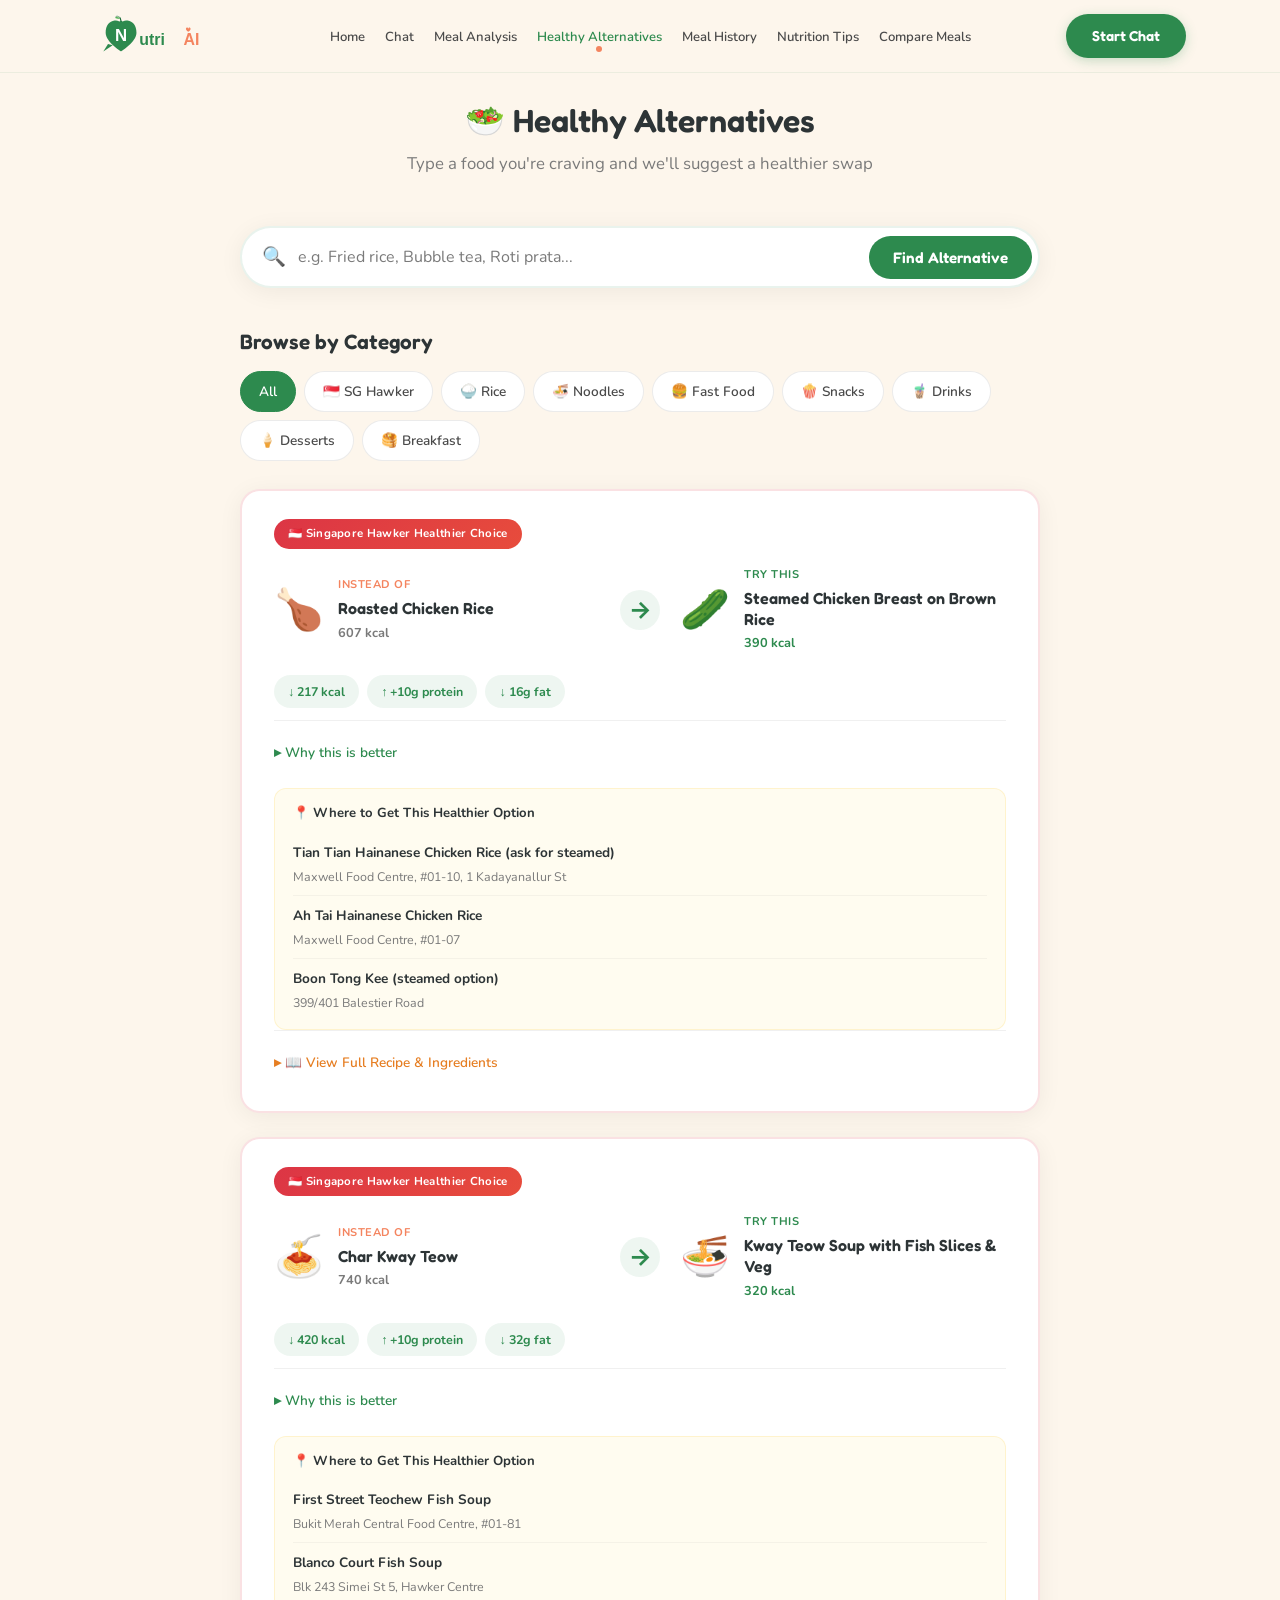
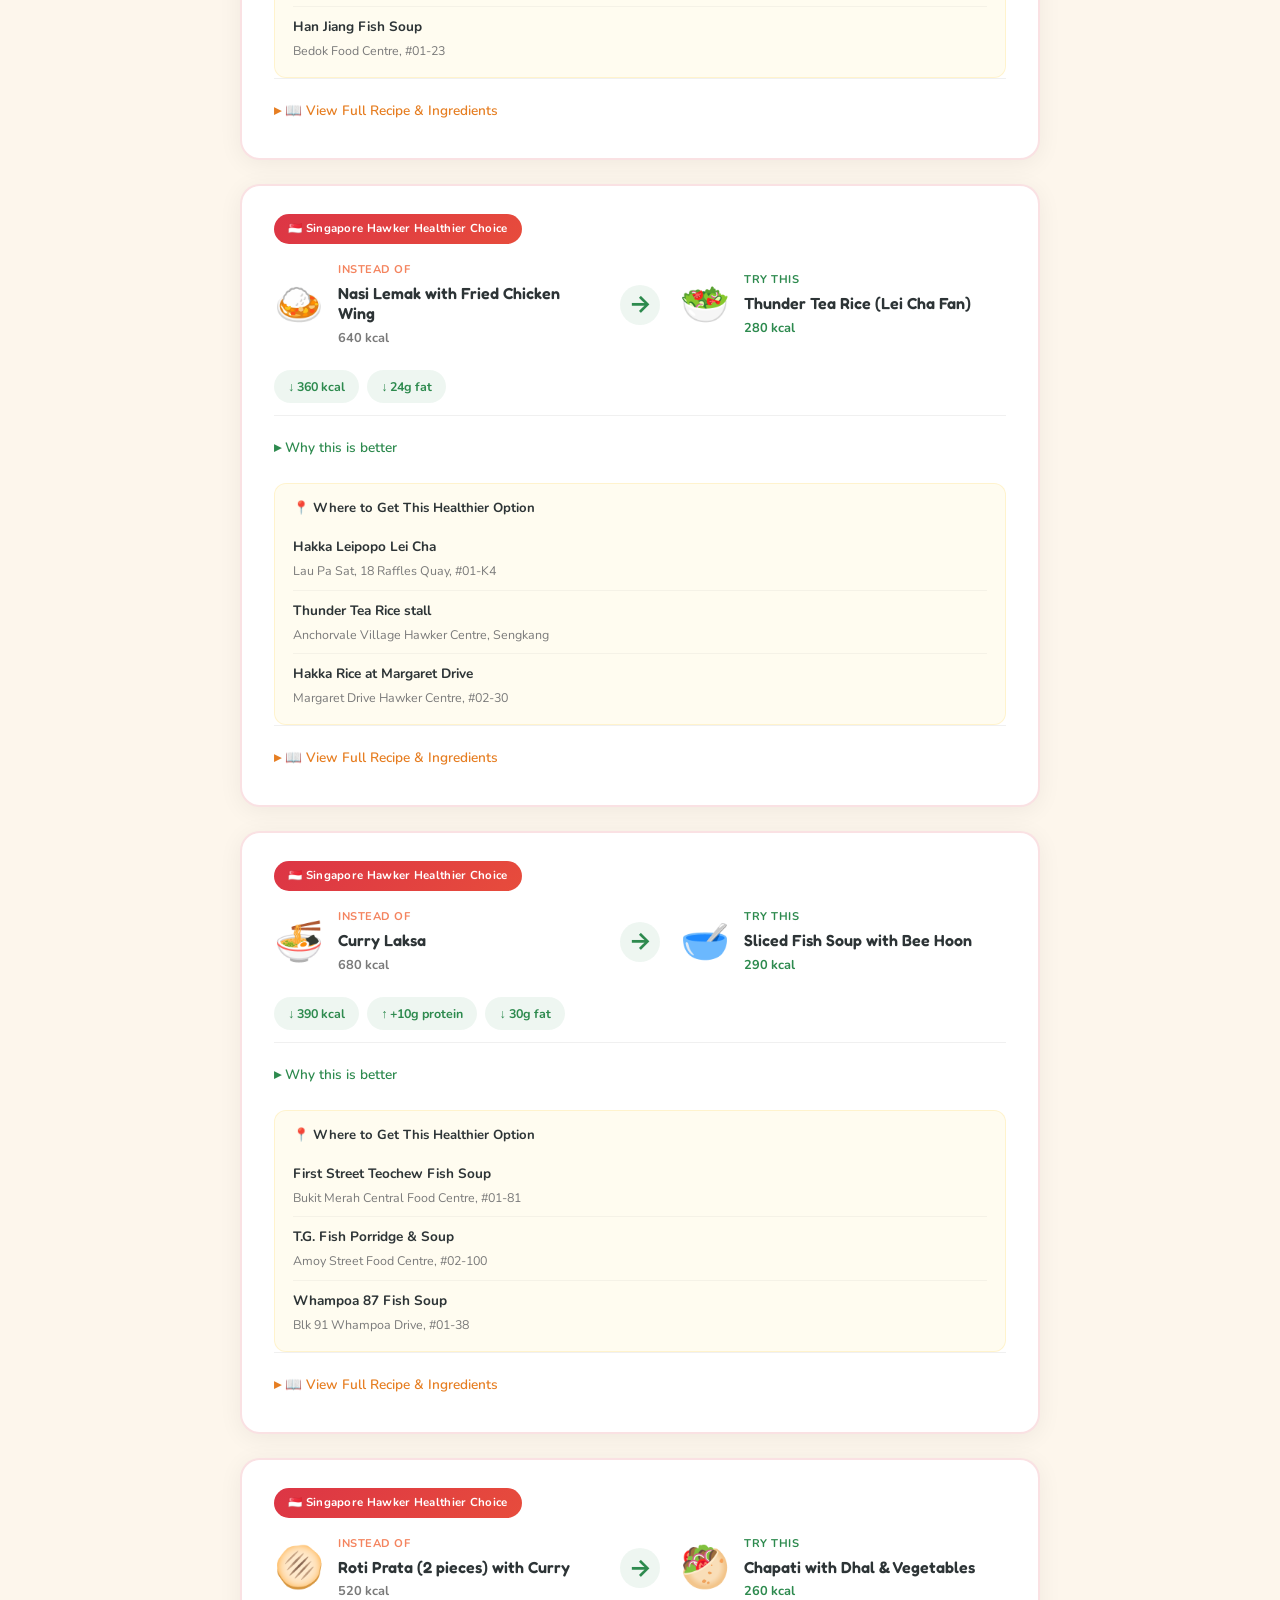
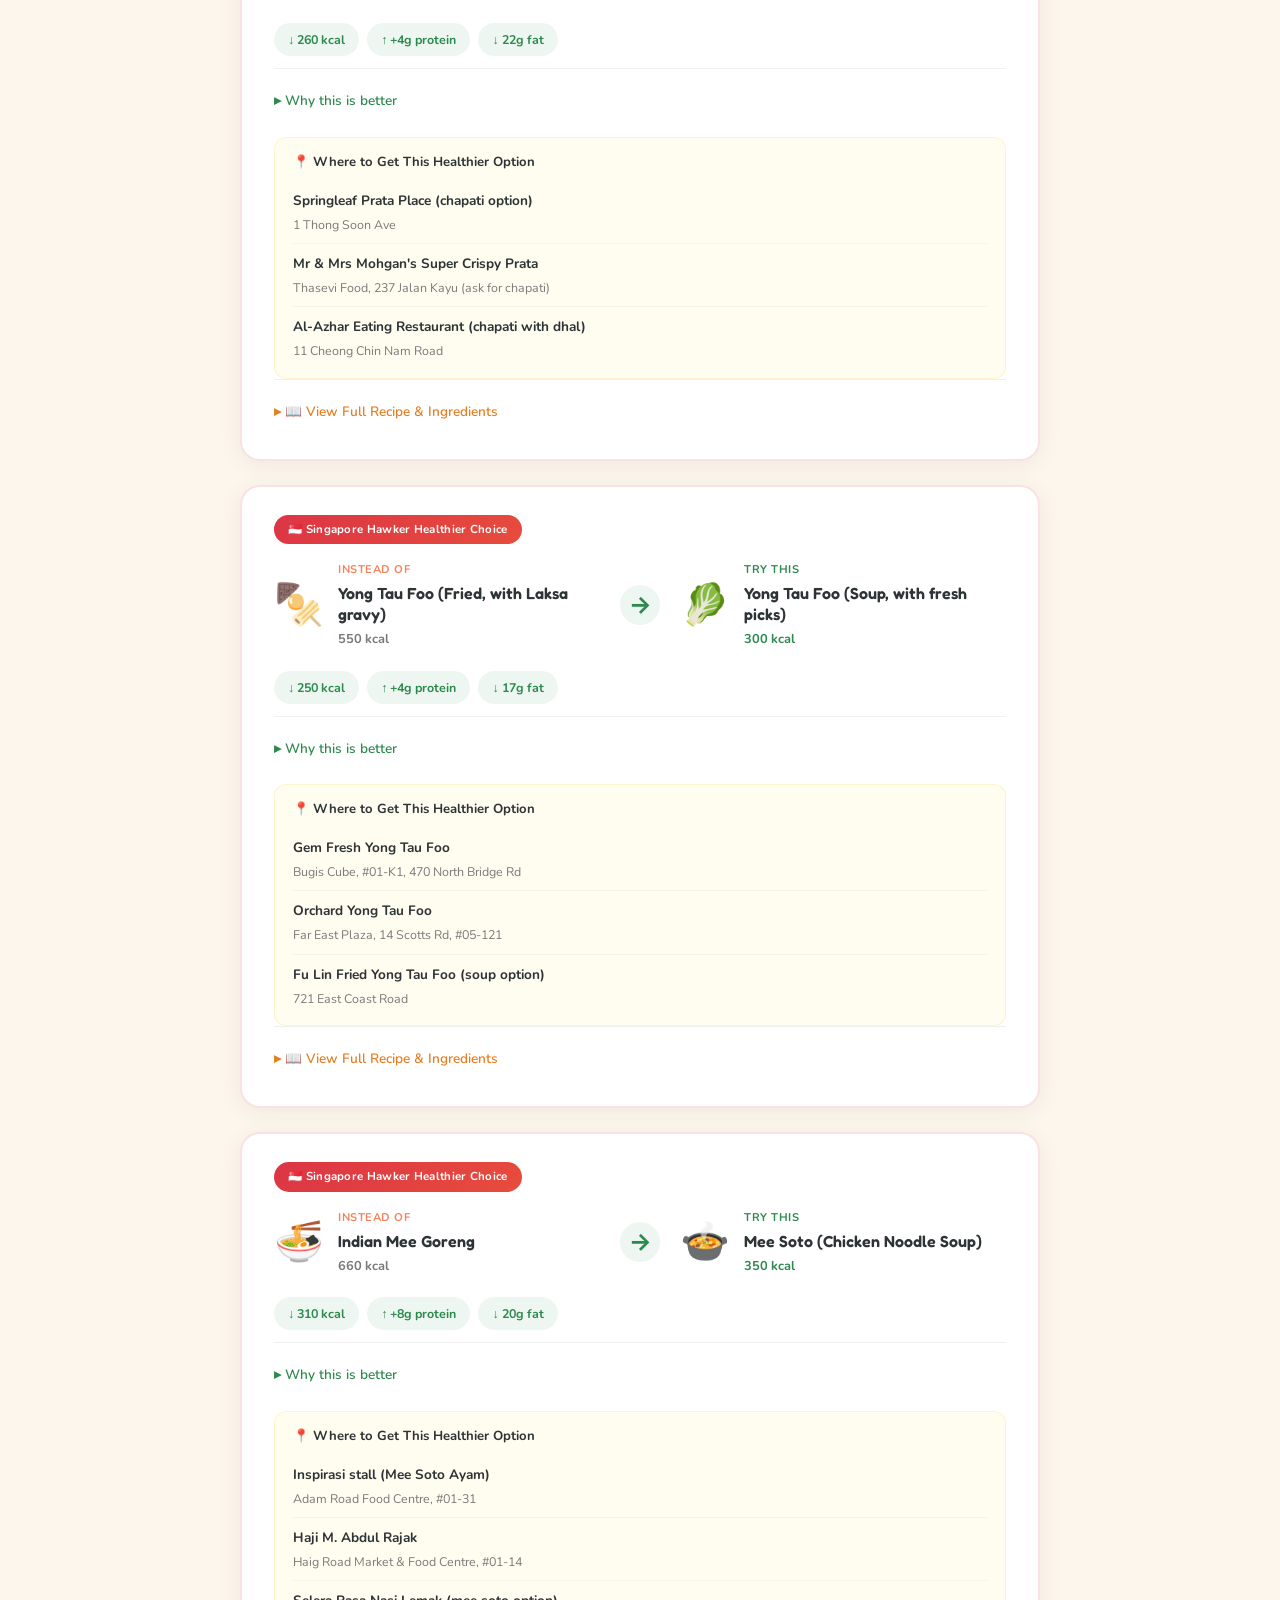
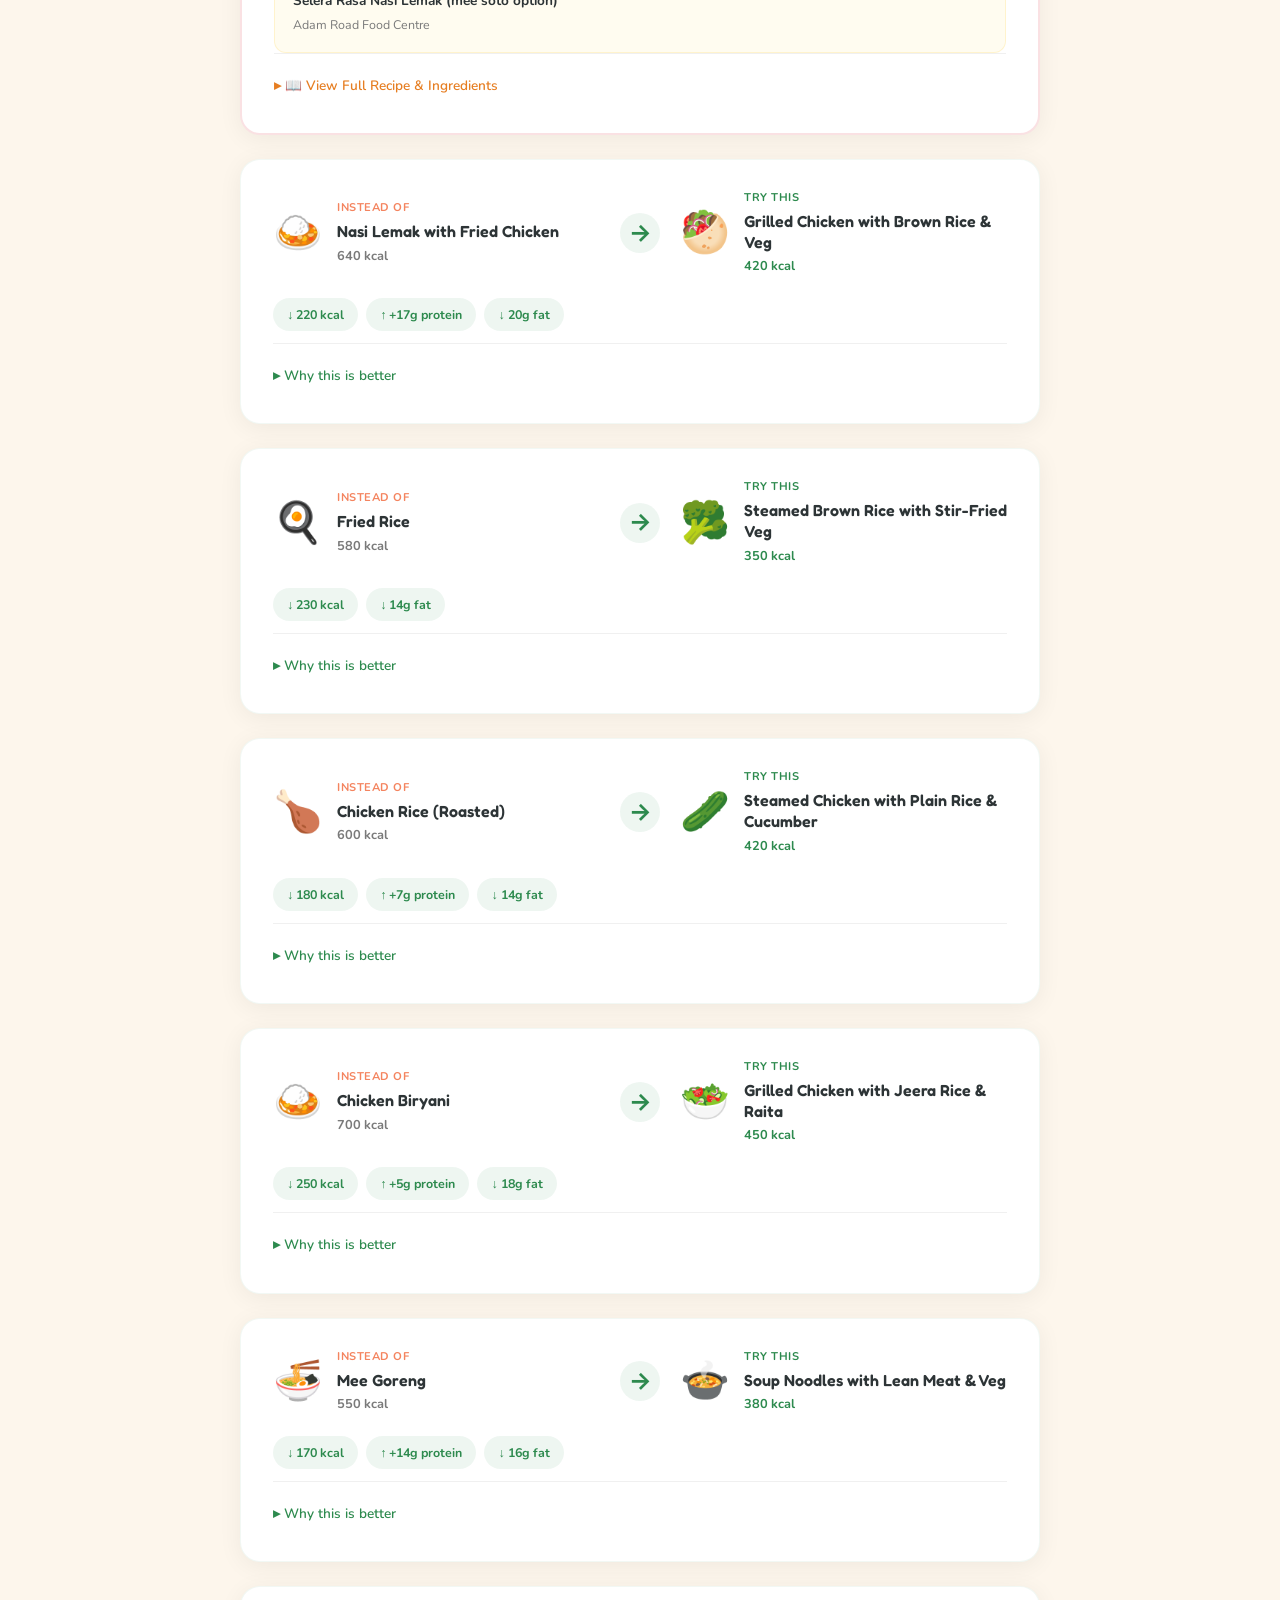
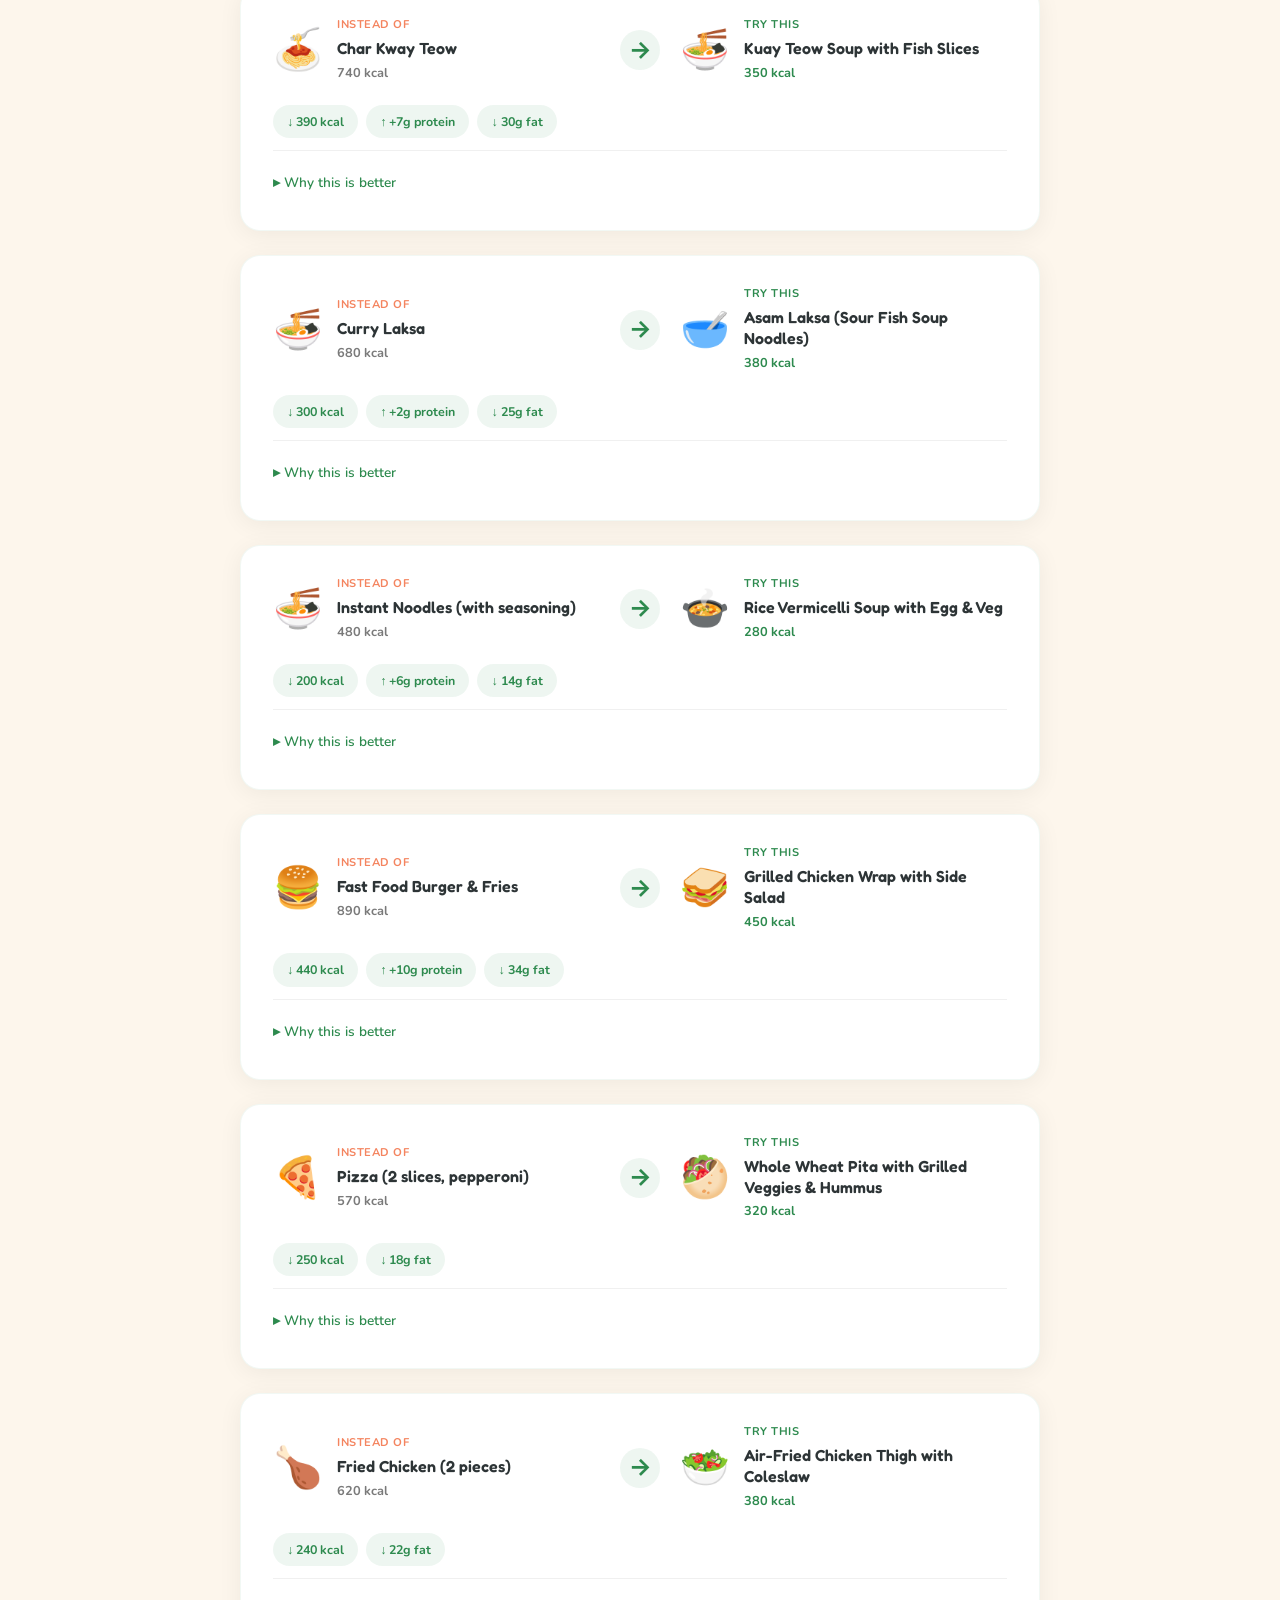
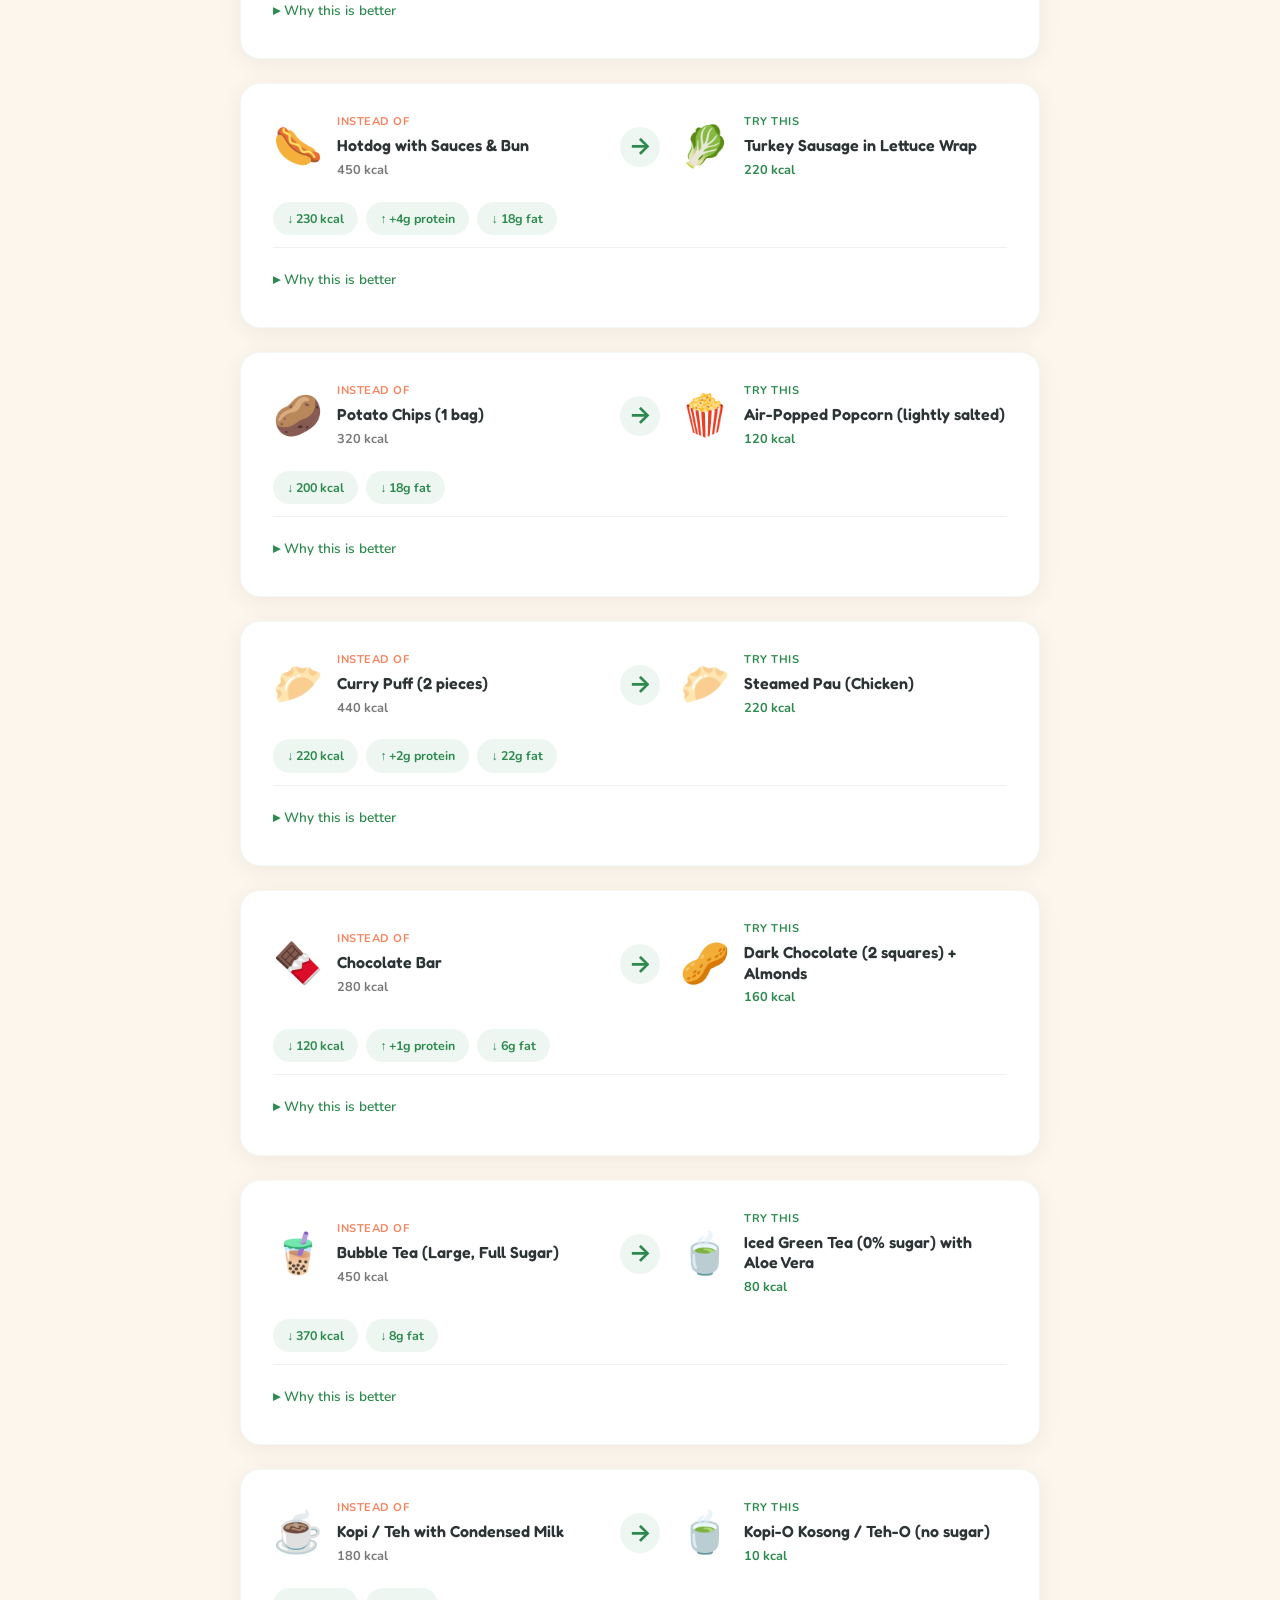
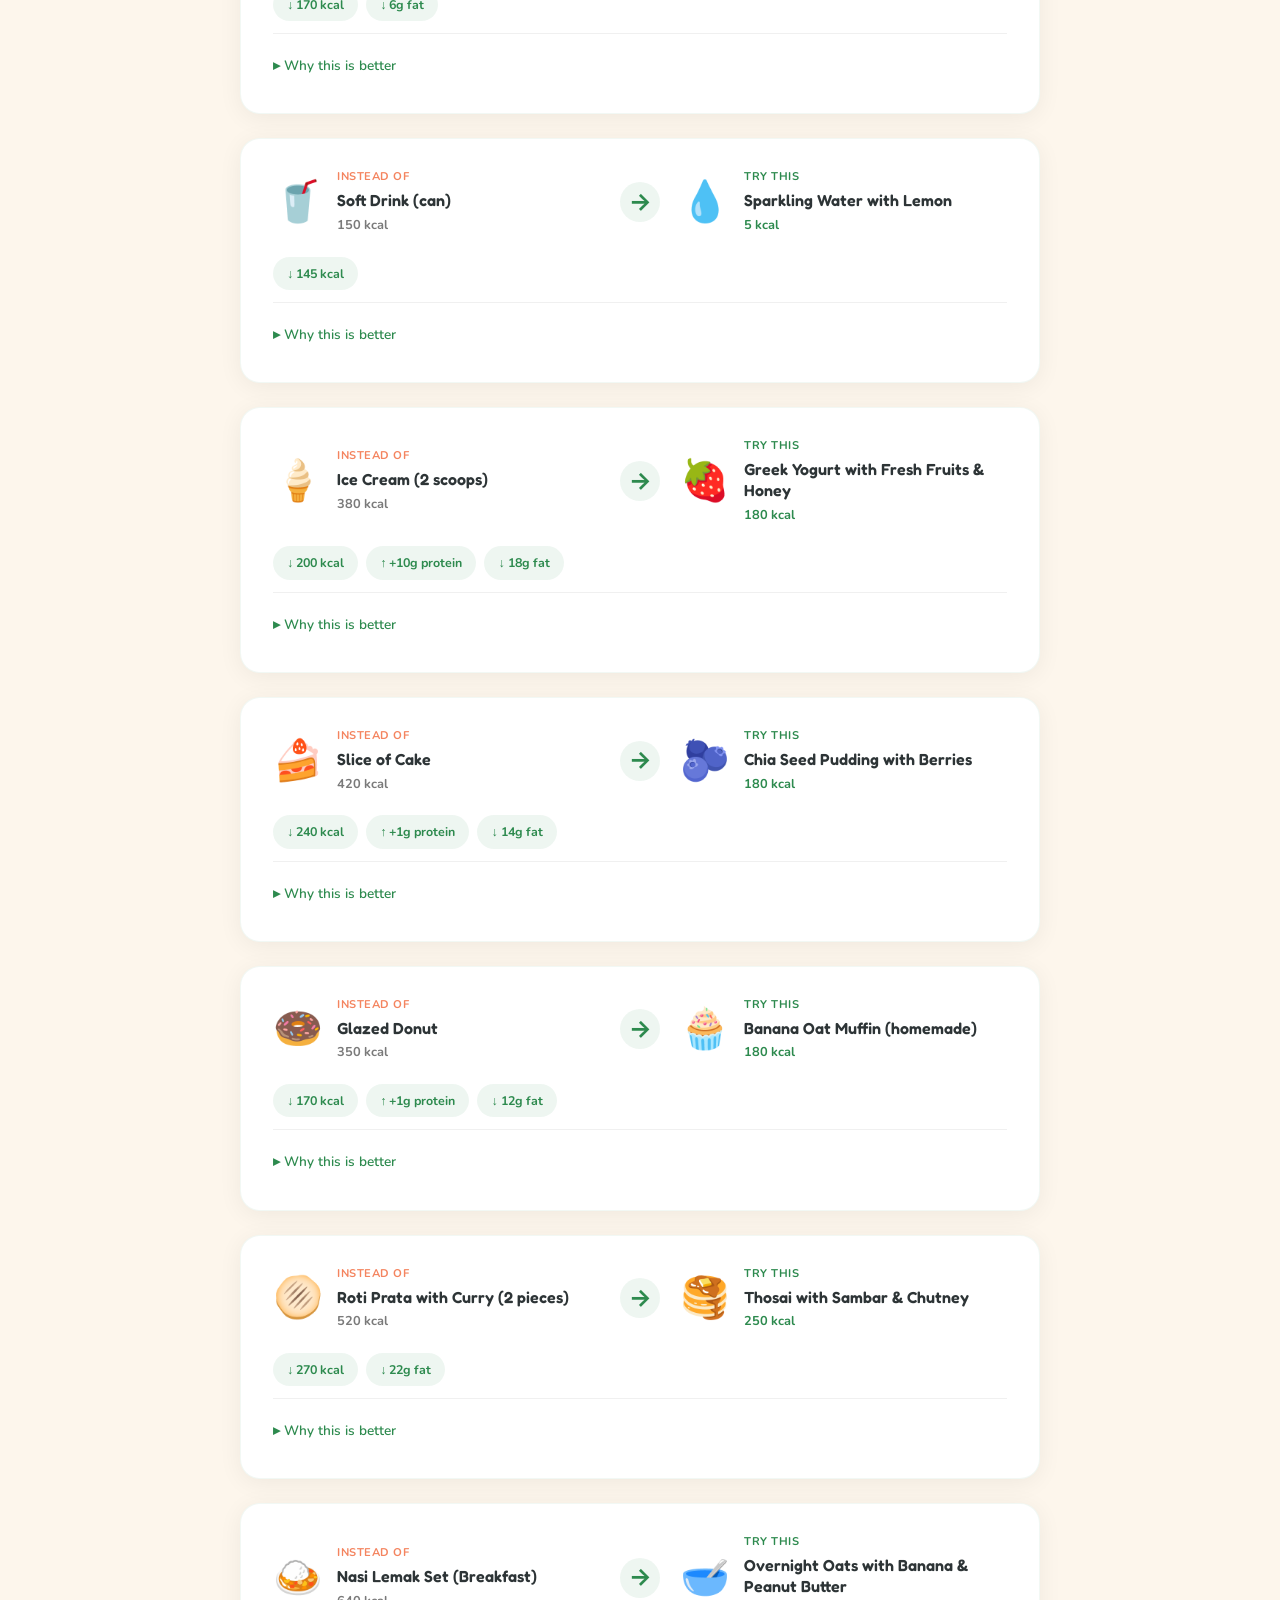
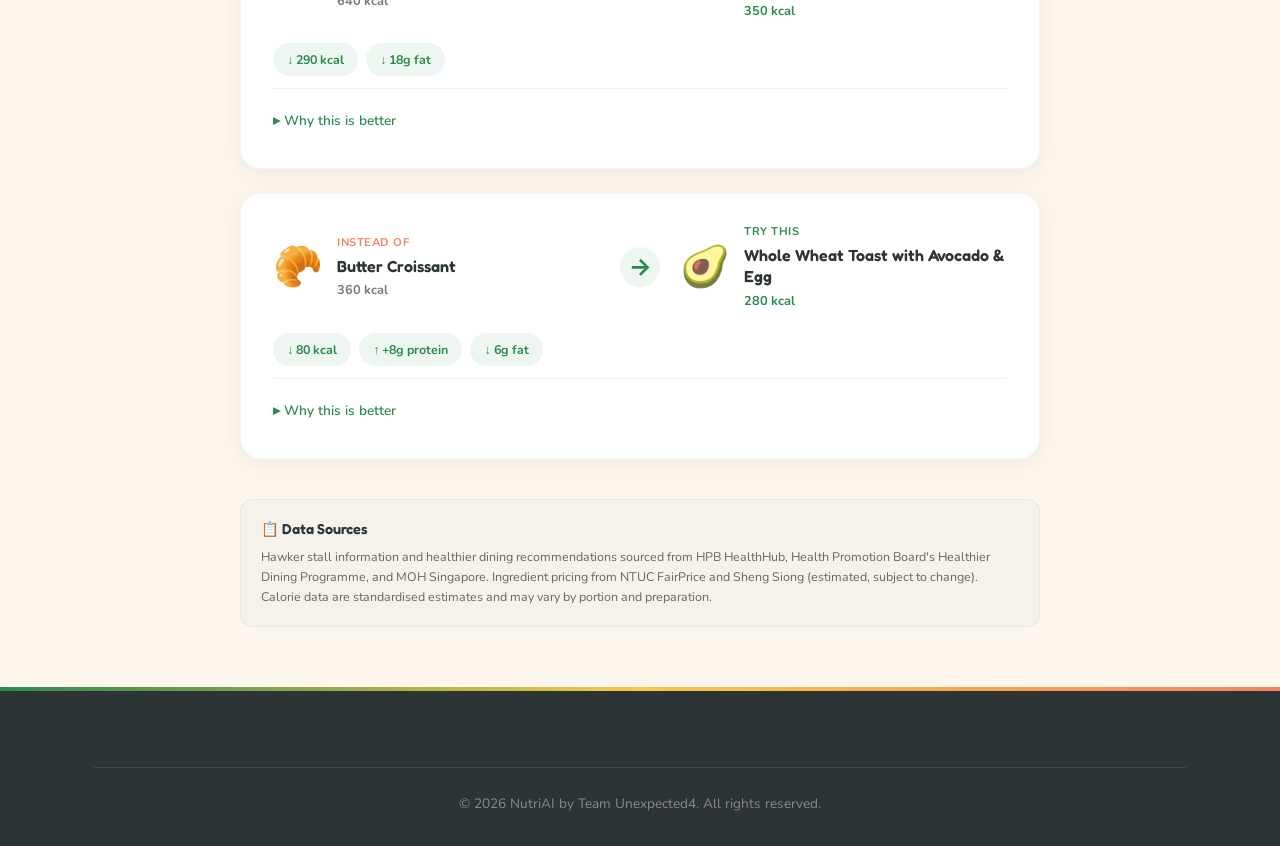
==== commit 1e0093e3: "HealthierChoice Excel" ====
--- a/alternatives.html
+++ b/alternatives.html
@@ -69,6 +69,7 @@
                 <h2 class="section-title">Browse by Category</h2>
                 <div class="category-tabs" id="category-tabs">
                     <button class="category-tab active" data-category="all">All</button>
+                    <button class="category-tab" data-category="sg-hawker">🇸🇬 SG Hawker</button>
                     <button class="category-tab" data-category="rice">🍚 Rice</button>
                     <button class="category-tab" data-category="noodles">🍜 Noodles</button>
                     <button class="category-tab" data-category="fast-food">🍔 Fast Food</button>
@@ -81,6 +82,19 @@
 
             <!-- Swap Cards (rendered by JS) -->
             <div class="comparison-list" id="alternatives-list"></div>
+
+            <!-- Data Sources Note -->
+            <div class="data-sources" style="max-width: 800px; margin: 40px auto 0; padding: 20px; background: rgba(52,152,219,0.04); border-radius: 12px; border: 1px solid rgba(52,152,219,0.1);">
+                <h3 style="font-size: 0.9rem; font-family: 'Fredoka', sans-serif; margin-bottom: 8px;">📋 Data Sources</h3>
+                <p style="font-size: 0.78rem; color: #666; line-height: 1.6; margin: 0;">
+                    Hawker stall information and healthier dining recommendations sourced from 
+                    <a href="https://www.healthhub.sg/live-healthy/healthyhawkerfood" target="_blank" rel="noopener">HPB HealthHub</a>, 
+                    <a href="https://www.hpb.gov.sg/healthy-living/food-and-beverage/" target="_blank" rel="noopener">Health Promotion Board's Healthier Dining Programme</a>, and 
+                    <a href="https://www.moh.gov.sg/newsroom/initiatives-to-support-tasty-and-healthier-hawker-food/" target="_blank" rel="noopener">MOH Singapore</a>. 
+                    Ingredient pricing from NTUC FairPrice and Sheng Siong (estimated, subject to change). 
+                    Calorie data are standardised estimates and may vary by portion and preparation.
+                </p>
+            </div>
         </div>
     </section>
 
@@ -97,6 +111,317 @@
     <script>
         // Food alternatives database - categorised
         const alternatives = [
+            // === SINGAPORE HAWKER HEALTHIER CHOICES ===
+            {
+                category: 'sg-hawker',
+                keywords: ['chicken rice', 'hainanese chicken rice', 'roasted chicken rice'],
+                original: { name: 'Roasted Chicken Rice', emoji: '🍗', calories: 607, protein: 28, fat: 22 },
+                alternative: { name: 'Steamed Chicken Breast on Brown Rice', emoji: '🥒', calories: 390, protein: 38, fat: 6 },
+                benefits: ['Steaming removes all oil from roasting process', 'Skinless breast saves ~120 kcal', 'Brown rice adds 3.5g fibre per serving'],
+                hawkerSpots: [
+                    { name: 'Tian Tian Hainanese Chicken Rice (ask for steamed)', location: 'Maxwell Food Centre, #01-10, 1 Kadayanallur St' },
+                    { name: 'Ah Tai Hainanese Chicken Rice', location: 'Maxwell Food Centre, #01-07' },
+                    { name: 'Boon Tong Kee (steamed option)', location: '399/401 Balestier Road' }
+                ],
+                recipe: {
+                    title: 'Healthier Hainanese Chicken Rice',
+                    servings: 2,
+                    prepTime: '15 min',
+                    cookTime: '35 min',
+                    ingredients: [
+                        '2 boneless, skinless chicken breasts (300g)',
+                        '1 cup brown rice (rinsed)',
+                        '3 slices fresh ginger',
+                        '2 stalks spring onion',
+                        '2 pandan leaves (knotted)',
+                        '1 tbsp sesame oil (reduced from traditional 3 tbsp)',
+                        '2 cloves garlic (minced)',
+                        '500ml low-sodium chicken stock',
+                        'Cucumber slices for garnish',
+                        'Fresh coriander leaves'
+                    ],
+                    steps: [
+                        'Bring chicken stock to a gentle simmer with ginger, spring onion, and pandan leaves.',
+                        'Poach chicken breasts in the broth for 20 minutes on low heat (do not boil). Remove and rest.',
+                        'Toast brown rice with 1 tsp sesame oil and garlic for 1 minute, then cook in the poaching broth using a rice cooker.',
+                        'Slice chicken across the grain. Serve over brown rice with cucumber.',
+                        'Make ginger-scallion sauce: finely mince ginger and spring onion, mix with remaining sesame oil and pinch of salt.'
+                    ],
+                    nutritionPer: { calories: 390, protein: 38, carbs: 42, fat: 6, fibre: 4 }
+                },
+                ingredients: [
+                    { item: 'Brown rice (FairPrice Housebrand Thai Brown Unpolished, 2.5kg)', where: 'NTUC FairPrice / FairPrice Online', price: '~$6.00' },
+                    { item: 'Skinless chicken breast (chilled)', where: 'NTUC FairPrice, Sheng Siong, Cold Storage', price: '~$4.50/pack' },
+                    { item: 'Low-sodium chicken stock', where: 'FairPrice (Swanson brand), Cold Storage', price: '~$3.50' },
+                    { item: 'Fresh ginger, pandan leaves', where: 'Any wet market (Tekka Market, Geylang Serai Market)', price: '~$1.00' }
+                ]
+            },
+            {
+                category: 'sg-hawker',
+                keywords: ['char kway teow', 'kway teow', 'ckw', 'fried kway teow'],
+                original: { name: 'Char Kway Teow', emoji: '🍝', calories: 740, protein: 18, fat: 38 },
+                alternative: { name: 'Kway Teow Soup with Fish Slices & Veg', emoji: '🍜', calories: 320, protein: 28, fat: 6 },
+                benefits: ['Soup-based eliminates lard and dark sauces', 'Fish provides lean protein + omega-3', 'Almost 60% fewer calories'],
+                hawkerSpots: [
+                    { name: 'First Street Teochew Fish Soup', location: 'Bukit Merah Central Food Centre, #01-81' },
+                    { name: 'Blanco Court Fish Soup', location: 'Blk 243 Simei St 5, Hawker Centre' },
+                    { name: 'Han Jiang Fish Soup', location: 'Bedok Food Centre, #01-23' }
+                ],
+                recipe: {
+                    title: 'Kway Teow Fish Soup',
+                    servings: 2,
+                    prepTime: '10 min',
+                    cookTime: '15 min',
+                    ingredients: [
+                        '200g flat rice noodles (kway teow)',
+                        '250g fresh batang (Spanish mackerel) fillet, sliced',
+                        '1L water or fish stock',
+                        '1 tomato (quartered)',
+                        '1 cup kangkong (water spinach)',
+                        '2 slices ginger',
+                        '1 tbsp fried shallots',
+                        'White pepper to taste',
+                        'Light soy sauce (1 tsp)',
+                        'Evaporated milk (1 tbsp, optional for creaminess)'
+                    ],
+                    steps: [
+                        'Boil water with ginger and tomato for 5 minutes to build broth.',
+                        'Add kway teow noodles and cook for 2 minutes until softened.',
+                        'Gently slide in fish slices — they cook in 2–3 minutes.',
+                        'Add kangkong in the last 30 seconds.',
+                        'Season with light soy, white pepper. Garnish with fried shallots.',
+                        'Optional: swirl in 1 tbsp evaporated milk for a richer broth.'
+                    ],
+                    nutritionPer: { calories: 320, protein: 28, carbs: 38, fat: 6, fibre: 2 }
+                },
+                ingredients: [
+                    { item: 'Fresh kway teow noodles', where: 'Any wet market noodle stall, FairPrice (chilled section)', price: '~$1.20' },
+                    { item: 'Fresh batang fish fillet', where: 'Tekka Market, Tiong Bahru Market wet section, Sheng Siong', price: '~$6.00/300g' },
+                    { item: 'Kangkong (water spinach)', where: 'Any wet market or supermarket', price: '~$1.00/bunch' },
+                    { item: 'Fried shallots', where: 'NTUC FairPrice (cooking aisle)', price: '~$2.50' }
+                ]
+            },
+            {
+                category: 'sg-hawker',
+                keywords: ['nasi lemak', 'nasi', 'coconut rice', 'lemak'],
+                original: { name: 'Nasi Lemak with Fried Chicken Wing', emoji: '🍛', calories: 640, protein: 18, fat: 32 },
+                alternative: { name: 'Thunder Tea Rice (Lei Cha Fan)', emoji: '🥗', calories: 280, protein: 12, fat: 8 },
+                benefits: ['Plant-based meal loaded with 6+ vegetables', 'Brown rice base with higher fibre', 'Tea paste is full of antioxidants from green tea and basil'],
+                hawkerSpots: [
+                    { name: 'Hakka Leipopo Lei Cha', location: 'Lau Pa Sat, 18 Raffles Quay, #01-K4' },
+                    { name: 'Thunder Tea Rice stall', location: 'Anchorvale Village Hawker Centre, Sengkang' },
+                    { name: 'Hakka Rice at Margaret Drive', location: 'Margaret Drive Hawker Centre, #02-30' }
+                ],
+                recipe: {
+                    title: 'Thunder Tea Rice (Lei Cha Fan)',
+                    servings: 2,
+                    prepTime: '20 min',
+                    cookTime: '15 min',
+                    ingredients: [
+                        '1.5 cups cooked brown rice',
+                        '1 cup kangkong, chopped',
+                        '1 cup chye sim (mustard greens), chopped',
+                        '½ cup long beans, sliced thin',
+                        '¼ cup dried shrimp (toasted)',
+                        '2 tbsp unsalted peanuts (toasted)',
+                        '1 block firm tofu, diced and dry-fried',
+                        'For tea paste: 50g green tea leaves, 20g basil leaves, 10g mint, 2 tbsp sesame seeds',
+                        '500ml hot water'
+                    ],
+                    steps: [
+                        'Prepare tea paste: pound green tea leaves, basil, mint, and sesame seeds in a mortar until a thick paste forms. Add hot water and stir well.',
+                        'Blanch kangkong and chye sim separately for 1 minute. Drain and set aside.',
+                        'Stir-fry long beans with a tiny bit of oil until just cooked (2 min).',
+                        'Dry-fry diced tofu until golden on all sides.',
+                        'Assemble: place brown rice in a bowl, arrange all toppings neatly on top.',
+                        'Pour warm tea broth over the rice and enjoy. Mix everything together as you eat.'
+                    ],
+                    nutritionPer: { calories: 280, protein: 12, carbs: 34, fat: 8, fibre: 7 }
+                },
+                ingredients: [
+                    { item: 'Green tea leaves (lei cha powder available)', where: 'Sheng Siong (Asian groceries aisle), Scarlett Supermarket', price: '~$3.50' },
+                    { item: 'Brown rice (FairPrice Thai Brown)', where: 'NTUC FairPrice, Giant', price: '~$6.00/2.5kg' },
+                    { item: 'Fresh kangkong, chye sim, long beans', where: 'Tekka Market, Geylang Serai Market, any wet market', price: '~$1–2/bunch' },
+                    { item: 'Firm tofu', where: 'NTUC FairPrice, Sheng Siong', price: '~$1.50/block' }
+                ]
+            },
+            {
+                category: 'sg-hawker',
+                keywords: ['laksa', 'curry laksa', 'coconut noodle'],
+                original: { name: 'Curry Laksa', emoji: '🍜', calories: 680, protein: 20, fat: 35 },
+                alternative: { name: 'Sliced Fish Soup with Bee Hoon', emoji: '🥣', calories: 290, protein: 30, fat: 5 },
+                benefits: ['Clear broth instead of coconut milk cuts 30g fat', 'Fish provides lean protein + omega-3', 'Bee hoon (rice vermicelli) is lighter than yellow noodles'],
+                hawkerSpots: [
+                    { name: 'First Street Teochew Fish Soup', location: 'Bukit Merah Central Food Centre, #01-81' },
+                    { name: 'T.G. Fish Porridge & Soup', location: 'Amoy Street Food Centre, #02-100' },
+                    { name: 'Whampoa 87 Fish Soup', location: 'Blk 91 Whampoa Drive, #01-38' }
+                ],
+                recipe: {
+                    title: 'Teochew-style Sliced Fish Soup',
+                    servings: 2,
+                    prepTime: '10 min',
+                    cookTime: '12 min',
+                    ingredients: [
+                        '200g fresh batang (Spanish mackerel) or red garoupa fillet, sliced thin',
+                        '100g rice vermicelli (bee hoon)',
+                        '1L water',
+                        '2 slices ginger',
+                        '1 tomato (cut into wedges)',
+                        '1 cup napa cabbage, chopped',
+                        '2 stalks Chinese celery',
+                        '1 tsp sesame oil',
+                        'White pepper, fried garlic bits for topping'
+                    ],
+                    steps: [
+                        'Soak bee hoon in hot water for 5 minutes, drain.',
+                        'Bring water to boil with ginger and tomato wedges for flavour.',
+                        'Add napa cabbage, cook 2 minutes.',
+                        'Slide in fish slices gently — they cook in 2 minutes. Do not stir vigorously.',
+                        'Season with a dash of sesame oil, white pepper.',
+                        'Place bee hoon in a bowl, ladle soup and fish over. Top with Chinese celery and fried garlic.'
+                    ],
+                    nutritionPer: { calories: 290, protein: 30, carbs: 30, fat: 5, fibre: 2 }
+                },
+                ingredients: [
+                    { item: 'Fresh batang/garoupa fillet', where: 'Tekka Market, Chinatown Complex wet market, any wet market fishmonger', price: '~$6–8/300g' },
+                    { item: 'Rice vermicelli (bee hoon)', where: 'NTUC FairPrice, Sheng Siong', price: '~$1.50/pack' },
+                    { item: 'Chinese celery, napa cabbage', where: 'Any wet market or supermarket', price: '~$1–2' },
+                    { item: 'Sesame oil', where: 'NTUC FairPrice (Yeo\'s or FairPrice brand)', price: '~$3.00' }
+                ]
+            },
+            {
+                category: 'sg-hawker',
+                keywords: ['roti prata', 'prata', 'roti canai'],
+                original: { name: 'Roti Prata (2 pieces) with Curry', emoji: '🫓', calories: 520, protein: 10, fat: 28 },
+                alternative: { name: 'Chapati with Dhal & Vegetables', emoji: '🥙', calories: 260, protein: 14, fat: 6 },
+                benefits: ['Chapati uses no lard/ghee in dough', 'Dhal adds plant-based protein and fibre', 'Vegetables boost vitamin intake by 3x'],
+                hawkerSpots: [
+                    { name: 'Springleaf Prata Place (chapati option)', location: '1 Thong Soon Ave' },
+                    { name: 'Mr & Mrs Mohgan\'s Super Crispy Prata', location: 'Thasevi Food, 237 Jalan Kayu (ask for chapati)' },
+                    { name: 'Al-Azhar Eating Restaurant (chapati with dhal)', location: '11 Cheong Chin Nam Road' }
+                ],
+                recipe: {
+                    title: 'Wholemeal Chapati with Lentil Dhal',
+                    servings: 2,
+                    prepTime: '15 min',
+                    cookTime: '20 min',
+                    ingredients: [
+                        'For Chapati: 1 cup wholemeal atta flour, ½ cup warm water, pinch of salt',
+                        'For Dhal: ½ cup red lentils (masoor dal), 2 cups water',
+                        '1 tomato (chopped)',
+                        '½ onion (diced)',
+                        '1 tsp cumin seeds',
+                        '½ tsp turmeric powder',
+                        '1 clove garlic (minced)',
+                        'Fresh coriander for garnish',
+                        '1 tsp olive oil (for tempering)'
+                    ],
+                    steps: [
+                        'Chapati: mix flour, salt, and water. Knead into a smooth dough. Rest 10 mins.',
+                        'Dhal: rinse lentils, boil in 2 cups water with turmeric until soft (12 mins).',
+                        'Heat olive oil, add cumin seeds until they splutter. Add onion and garlic, sauté 2 mins.',
+                        'Add tomato, cook until soft. Pour into the cooked lentils, stir well.',
+                        'Divide dough into 4 balls, roll out thin. Dry-roast on a hot pan — no oil needed. Flip when bubbles form.',
+                        'Serve chapati with dhal. Garnish with fresh coriander.'
+                    ],
+                    nutritionPer: { calories: 260, protein: 14, carbs: 42, fat: 6, fibre: 8 }
+                },
+                ingredients: [
+                    { item: 'Wholemeal atta flour', where: 'NTUC FairPrice (Pillsbury or FairPrice brand), Mustafa Centre (Little India)', price: '~$2.80/1kg' },
+                    { item: 'Red lentils (masoor dal)', where: 'Mustafa Centre, FairPrice, Sheng Siong (Indian groceries section)', price: '~$3.50/500g' },
+                    { item: 'Cumin seeds, turmeric powder', where: 'Mustafa Centre (cheapest), any supermarket spice section', price: '~$2–3' },
+                    { item: 'Olive oil (healthier cooking option)', where: 'NTUC FairPrice, Cold Storage', price: '~$7–10' }
+                ]
+            },
+            {
+                category: 'sg-hawker',
+                keywords: ['yong tau foo', 'yong tau fu', 'ytf', 'stuffed tofu'],
+                original: { name: 'Yong Tau Foo (Fried, with Laksa gravy)', emoji: '🍢', calories: 550, protein: 18, fat: 25 },
+                alternative: { name: 'Yong Tau Foo (Soup, with fresh picks)', emoji: '🥬', calories: 300, protein: 22, fat: 8 },
+                benefits: ['Clear soup base cuts 200+ kcal vs laksa gravy', 'Choose fresh ingredients over processed fishball items', 'Add tofu and leafy greens for plant-based protein and iron'],
+                hawkerSpots: [
+                    { name: 'Gem Fresh Yong Tau Foo', location: 'Bugis Cube, #01-K1, 470 North Bridge Rd' },
+                    { name: 'Orchard Yong Tau Foo', location: 'Far East Plaza, 14 Scotts Rd, #05-121' },
+                    { name: 'Fu Lin Fried Yong Tau Foo (soup option)', location: '721 East Coast Road' }
+                ],
+                recipe: {
+                    title: 'Healthy Yong Tau Foo (Soup Base)',
+                    servings: 2,
+                    prepTime: '10 min',
+                    cookTime: '10 min',
+                    ingredients: [
+                        '6 pieces fresh vegetables (bitter gourd, ladies\' finger, eggplant, chilli)',
+                        '100g firm tofu (cut into triangles)',
+                        '2 pieces tau kee (beancurd skin)',
+                        '1 bunch kangkong or chye sim',
+                        '100g wholegrain bee hoon or brown rice',
+                        '1L clear ikan bilis (anchovy) stock',
+                        'Fresh fish paste (for stuffing): 100g minced fish, 1 tsp cornflour, white pepper',
+                        'Light soy sauce and chilli sauce for dipping'
+                    ],
+                    steps: [
+                        'Mix minced fish with cornflour and white pepper. Stuff into bitter gourd slices, chilli, and ladies\' finger.',
+                        'Bring ikan bilis stock to a boil.',
+                        'Add stuffed vegetables and tofu. Simmer 5 minutes.',
+                        'Add leafy greens in the last minute.',
+                        'Cook bee hoon or brown rice separately. Place in bowl, ladle soup over.',
+                        'Serve with light soy and chilli on the side.'
+                    ],
+                    nutritionPer: { calories: 300, protein: 22, carbs: 32, fat: 8, fibre: 5 }
+                },
+                ingredients: [
+                    { item: 'Fresh fish paste (ready-made)', where: 'Any wet market fishmonger, NTUC FairPrice (chilled section)', price: '~$3–4' },
+                    { item: 'Firm tofu, tau kee (beancurd skin)', where: 'NTUC FairPrice, Sheng Siong, any wet market', price: '~$1–2/pack' },
+                    { item: 'Wholegrain bee hoon', where: 'NTUC FairPrice (Healthier Choice section)', price: '~$2.00' },
+                    { item: 'Bitter gourd, ladies\' finger, eggplant', where: 'Tekka Market, Geylang Serai Market, any wet market', price: '~$1–2 each' }
+                ]
+            },
+            {
+                category: 'sg-hawker',
+                keywords: ['mee goreng', 'indian mee goreng', 'fried noodle'],
+                original: { name: 'Indian Mee Goreng', emoji: '🍜', calories: 660, protein: 16, fat: 30 },
+                alternative: { name: 'Mee Soto (Chicken Noodle Soup)', emoji: '🍲', calories: 350, protein: 24, fat: 10 },
+                benefits: ['Soup-based with light turmeric broth', 'Shredded chicken provides lean protein', 'Ask for bee hoon instead of yellow noodles to cut further calories'],
+                hawkerSpots: [
+                    { name: 'Inspirasi stall (Mee Soto Ayam)', location: 'Adam Road Food Centre, #01-31' },
+                    { name: 'Haji M. Abdul Rajak', location: 'Haig Road Market & Food Centre, #01-14' },
+                    { name: 'Selera Rasa Nasi Lemak (mee soto option)', location: 'Adam Road Food Centre' }
+                ],
+                recipe: {
+                    title: 'Mee Soto Ayam (Turmeric Chicken Soup)',
+                    servings: 2,
+                    prepTime: '10 min',
+                    cookTime: '25 min',
+                    ingredients: [
+                        '200g chicken thigh (skinless, bone-in for flavour)',
+                        '100g rice vermicelli (bee hoon)',
+                        '1L water',
+                        '1 stalk lemongrass (bruised)',
+                        '½ tsp turmeric powder',
+                        '2 shallots (sliced)',
+                        '1 clove garlic',
+                        'Bean sprouts (1 cup)',
+                        'Fried shallots, Chinese celery, lime wedge for garnish',
+                        '1 tsp canola oil'
+                    ],
+                    steps: [
+                        'Sauté shallots and garlic in canola oil until fragrant.',
+                        'Add water, lemongrass, and turmeric. Bring to boil.',
+                        'Add chicken thigh, simmer for 20 minutes. Remove, shred meat, discard bone.',
+                        'Cook bee hoon in the broth for 2 minutes.',
+                        'Assemble: noodles in bowl, shredded chicken on top, bean sprouts, ladle hot broth over.',
+                        'Garnish with fried shallots, celery leaves, and a squeeze of lime.'
+                    ],
+                    nutritionPer: { calories: 350, protein: 24, carbs: 36, fat: 10, fibre: 2 }
+                },
+                ingredients: [
+                    { item: 'Skinless chicken thigh (bone-in)', where: 'NTUC FairPrice, Sheng Siong (fresh poultry section)', price: '~$4.00/pack' },
+                    { item: 'Rice vermicelli (bee hoon)', where: 'NTUC FairPrice, Sheng Siong, Giant', price: '~$1.50' },
+                    { item: 'Lemongrass, turmeric, shallots', where: 'Any wet market (Tekka, Geylang Serai), supermarket', price: '~$1–2' },
+                    { item: 'Canola oil (Healthier Choice)', where: 'NTUC FairPrice (Healthier Choice Symbol section)', price: '~$6.00' }
+                ]
+            },
+
             // === RICE ===
             {
                 category: 'rice',
@@ -326,9 +651,88 @@
             const proteinDiff = match.alternative.protein - match.original.protein;
             const fatDiff = match.original.fat - match.alternative.fat;
 
+            // Build extra sections for SG Hawker items
+            let hawkerSection = '';
+            if (match.hawkerSpots) {
+                hawkerSection = `
+                    <div class="hawker-spots-section">
+                        <h4 class="section-label">📍 Where to Get This Healthier Option</h4>
+                        <ul class="hawker-spot-list">
+                            ${match.hawkerSpots.map(spot => `
+                                <li>
+                                    <strong>${spot.name}</strong>
+                                    <span class="spot-location">${spot.location}</span>
+                                </li>
+                            `).join('')}
+                        </ul>
+                    </div>
+                `;
+            }
+
+            let recipeSection = '';
+            if (match.recipe) {
+                recipeSection = `
+                    <div class="recipe-section">
+                        <h4 class="section-label">👨‍🍳 DIY Recipe: ${match.recipe.title}</h4>
+                        <div class="recipe-meta">
+                            <span>🍽 ${match.recipe.servings} servings</span>
+                            <span>⏱ Prep: ${match.recipe.prepTime}</span>
+                            <span>🔥 Cook: ${match.recipe.cookTime}</span>
+                        </div>
+                        <div class="recipe-ingredients">
+                            <strong>Ingredients:</strong>
+                            <ul>
+                                ${match.recipe.ingredients.map(ing => `<li>${ing}</li>`).join('')}
+                            </ul>
+                        </div>
+                        <div class="recipe-steps">
+                            <strong>Steps:</strong>
+                            <ol>
+                                ${match.recipe.steps.map(step => `<li>${step}</li>`).join('')}
+                            </ol>
+                        </div>
+                        <div class="recipe-nutrition">
+                            <span>Per serving: <strong>${match.recipe.nutritionPer.calories} kcal</strong></span>
+                            <span>P: ${match.recipe.nutritionPer.protein}g</span>
+                            <span>C: ${match.recipe.nutritionPer.carbs}g</span>
+                            <span>F: ${match.recipe.nutritionPer.fat}g</span>
+                            <span>Fibre: ${match.recipe.nutritionPer.fibre}g</span>
+                        </div>
+                    </div>
+                `;
+            }
+
+            let ingredientsSection = '';
+            if (match.ingredients) {
+                ingredientsSection = `
+                    <div class="buy-ingredients-section">
+                        <h4 class="section-label">🛒 Where to Buy Ingredients in SG</h4>
+                        <table class="ingredients-table">
+                            <thead>
+                                <tr>
+                                    <th>Ingredient</th>
+                                    <th>Where to Buy</th>
+                                    <th>Est. Price</th>
+                                </tr>
+                            </thead>
+                            <tbody>
+                                ${match.ingredients.map(ing => `
+                                    <tr>
+                                        <td>${ing.item}</td>
+                                        <td>${ing.where}</td>
+                                        <td>${ing.price}</td>
+                                    </tr>
+                                `).join('')}
+                            </tbody>
+                        </table>
+                    </div>
+                `;
+            }
+
             searchResult.style.display = 'block';
             searchResult.innerHTML = `
-                <div class="swap-card result-card">
+                <div class="swap-card result-card ${match.hawkerSpots ? 'sg-hawker-card' : ''}">
+                    ${match.hawkerSpots ? '<div class="sg-badge">🇸🇬 Singapore Hawker Healthier Choice</div>' : ''}
                     <div class="swap-top">
                         <div class="swap-meal original-meal">
                             <span class="meal-emoji">${match.original.emoji}</span>
@@ -359,6 +763,9 @@
                             ${match.benefits.map(b => `<li>${b}</li>`).join('')}
                         </ul>
                     </div>
+                    ${hawkerSection}
+                    ${recipeSection}
+                    ${ingredientsSection}
                 </div>
             `;
 
@@ -376,8 +783,87 @@
                 const proteinDiff = item.alternative.protein - item.original.protein;
                 const fatDiff = item.original.fat - item.alternative.fat;
 
+                // Build extra sections for SG Hawker items
+                let hawkerSection = '';
+                if (item.hawkerSpots) {
+                    hawkerSection = `
+                        <div class="hawker-spots-section">
+                            <h4 class="section-label">📍 Where to Get This Healthier Option</h4>
+                            <ul class="hawker-spot-list">
+                                ${item.hawkerSpots.map(spot => `
+                                    <li>
+                                        <strong>${spot.name}</strong>
+                                        <span class="spot-location">${spot.location}</span>
+                                    </li>
+                                `).join('')}
+                            </ul>
+                        </div>
+                    `;
+                }
+
+                let recipeSection = '';
+                if (item.recipe) {
+                    recipeSection = `
+                        <div class="recipe-section">
+                            <h4 class="section-label">👨‍🍳 DIY Recipe: ${item.recipe.title}</h4>
+                            <div class="recipe-meta">
+                                <span>🍽 ${item.recipe.servings} servings</span>
+                                <span>⏱ Prep: ${item.recipe.prepTime}</span>
+                                <span>🔥 Cook: ${item.recipe.cookTime}</span>
+                            </div>
+                            <div class="recipe-ingredients">
+                                <strong>Ingredients:</strong>
+                                <ul>
+                                    ${item.recipe.ingredients.map(ing => `<li>${ing}</li>`).join('')}
+                                </ul>
+                            </div>
+                            <div class="recipe-steps">
+                                <strong>Steps:</strong>
+                                <ol>
+                                    ${item.recipe.steps.map(step => `<li>${step}</li>`).join('')}
+                                </ol>
+                            </div>
+                            <div class="recipe-nutrition">
+                                <span>Per serving: <strong>${item.recipe.nutritionPer.calories} kcal</strong></span>
+                                <span>P: ${item.recipe.nutritionPer.protein}g</span>
+                                <span>C: ${item.recipe.nutritionPer.carbs}g</span>
+                                <span>F: ${item.recipe.nutritionPer.fat}g</span>
+                                <span>Fibre: ${item.recipe.nutritionPer.fibre}g</span>
+                            </div>
+                        </div>
+                    `;
+                }
+
+                let ingredientsSection = '';
+                if (item.ingredients) {
+                    ingredientsSection = `
+                        <div class="buy-ingredients-section">
+                            <h4 class="section-label">🛒 Where to Buy Ingredients in SG</h4>
+                            <table class="ingredients-table">
+                                <thead>
+                                    <tr>
+                                        <th>Ingredient</th>
+                                        <th>Where to Buy</th>
+                                        <th>Est. Price</th>
+                                    </tr>
+                                </thead>
+                                <tbody>
+                                    ${item.ingredients.map(ing => `
+                                        <tr>
+                                            <td>${ing.item}</td>
+                                            <td>${ing.where}</td>
+                                            <td>${ing.price}</td>
+                                        </tr>
+                                    `).join('')}
+                                </tbody>
+                            </table>
+                        </div>
+                    `;
+                }
+
                 return `
-                    <div class="swap-card">
+                    <div class="swap-card ${item.hawkerSpots ? 'sg-hawker-card' : ''}">
+                        ${item.hawkerSpots ? '<div class="sg-badge">🇸🇬 Singapore Hawker Healthier Choice</div>' : ''}
                         <div class="swap-top">
                             <div class="swap-meal original-meal">
                                 <span class="meal-emoji">${item.original.emoji}</span>
@@ -408,6 +894,8 @@
                                 ${item.benefits.map(b => `<li>${b}</li>`).join('')}
                             </ul>
                         </details>
+                        ${hawkerSection}
+                        ${item.recipe ? `<details class="swap-details recipe-details"><summary>📖 View Full Recipe & Ingredients</summary>${recipeSection}${ingredientsSection}</details>` : ''}
                     </div>
                 `;
             }).join('');
--- a/css/alternatives.css
+++ b/css/alternatives.css
@@ -465,6 +465,211 @@
     border-bottom: none;
 }
 
+/* === SG Hawker Card Styles === */
+.sg-hawker-card {
+    border: 2px solid rgba(220, 53, 69, 0.15);
+    position: relative;
+}
+
+.sg-badge {
+    display: inline-block;
+    background: linear-gradient(135deg, #dc3545 0%, #e74c3c 100%);
+    color: #fff;
+    font-size: 0.72rem;
+    font-weight: 700;
+    padding: 5px 14px;
+    border-radius: var(--radius-full);
+    margin-bottom: 16px;
+    font-family: 'Nunito', sans-serif;
+    letter-spacing: 0.3px;
+}
+
+/* Hawker Spots Section */
+.hawker-spots-section {
+    margin-top: 16px;
+    padding: 16px 18px;
+    background: rgba(255, 193, 7, 0.06);
+    border-radius: var(--radius-sm);
+    border: 1px solid rgba(255, 193, 7, 0.15);
+}
+
+.section-label {
+    font-size: 0.82rem;
+    font-weight: 700;
+    color: var(--dark-grey);
+    margin-bottom: 10px;
+    font-family: 'Nunito', sans-serif;
+}
+
+.hawker-spot-list {
+    list-style: none;
+    padding: 0;
+    margin: 0;
+}
+
+.hawker-spot-list li {
+    padding: 8px 0;
+    border-bottom: 1px solid rgba(0, 0, 0, 0.04);
+    display: flex;
+    flex-direction: column;
+    gap: 2px;
+}
+
+.hawker-spot-list li:last-child {
+    border-bottom: none;
+    padding-bottom: 0;
+}
+
+.hawker-spot-list li strong {
+    font-size: 0.85rem;
+    color: var(--dark-grey);
+    font-family: 'Nunito', sans-serif;
+}
+
+.spot-location {
+    font-size: 0.78rem;
+    color: var(--text-muted);
+    font-family: 'Nunito', sans-serif;
+}
+
+/* Recipe Section */
+.recipe-details summary {
+    color: #e67e22 !important;
+}
+
+.recipe-section {
+    margin-top: 12px;
+    padding: 18px;
+    background: rgba(46, 204, 113, 0.04);
+    border-radius: var(--radius-sm);
+    border: 1px solid rgba(46, 204, 113, 0.12);
+}
+
+.recipe-meta {
+    display: flex;
+    gap: 16px;
+    flex-wrap: wrap;
+    margin: 10px 0 14px;
+    font-size: 0.8rem;
+    color: var(--text-muted);
+    font-family: 'Nunito', sans-serif;
+    font-weight: 600;
+}
+
+.recipe-ingredients,
+.recipe-steps {
+    margin-bottom: 14px;
+}
+
+.recipe-ingredients strong,
+.recipe-steps strong {
+    display: block;
+    font-size: 0.82rem;
+    color: var(--dark-grey);
+    margin-bottom: 8px;
+    font-family: 'Nunito', sans-serif;
+}
+
+.recipe-ingredients ul {
+    list-style: disc;
+    padding-left: 20px;
+    margin: 0;
+}
+
+.recipe-ingredients ul li {
+    font-size: 0.82rem;
+    color: var(--text-body);
+    padding: 3px 0;
+    line-height: 1.5;
+}
+
+.recipe-steps ol {
+    padding-left: 20px;
+    margin: 0;
+}
+
+.recipe-steps ol li {
+    font-size: 0.82rem;
+    color: var(--text-body);
+    padding: 5px 0;
+    line-height: 1.6;
+}
+
+.recipe-nutrition {
+    display: flex;
+    gap: 14px;
+    flex-wrap: wrap;
+    padding: 10px 14px;
+    background: rgba(45, 138, 78, 0.06);
+    border-radius: var(--radius-sm);
+    font-size: 0.78rem;
+    font-weight: 600;
+    color: var(--text-body);
+    font-family: 'Nunito', sans-serif;
+}
+
+/* Buy Ingredients Section */
+.buy-ingredients-section {
+    margin-top: 16px;
+    padding: 16px 18px;
+    background: rgba(52, 152, 219, 0.04);
+    border-radius: var(--radius-sm);
+    border: 1px solid rgba(52, 152, 219, 0.12);
+}
+
+.ingredients-table {
+    width: 100%;
+    border-collapse: collapse;
+    font-size: 0.8rem;
+    font-family: 'Nunito', sans-serif;
+    margin-top: 10px;
+}
+
+.ingredients-table th {
+    text-align: left;
+    padding: 8px 10px;
+    font-size: 0.72rem;
+    text-transform: uppercase;
+    letter-spacing: 0.3px;
+    color: var(--text-muted);
+    font-weight: 700;
+    border-bottom: 2px solid rgba(0, 0, 0, 0.06);
+}
+
+.ingredients-table td {
+    padding: 8px 10px;
+    border-bottom: 1px solid rgba(0, 0, 0, 0.04);
+    color: var(--text-body);
+    line-height: 1.4;
+}
+
+.ingredients-table tr:last-child td {
+    border-bottom: none;
+}
+
+/* Responsive: SG Hawker additions */
+@media (max-width: 768px) {
+    .ingredients-table {
+        font-size: 0.72rem;
+    }
+
+    .ingredients-table th,
+    .ingredients-table td {
+        padding: 6px 8px;
+    }
+
+    .recipe-meta {
+        gap: 10px;
+        font-size: 0.75rem;
+    }
+
+    .hawker-spots-section,
+    .recipe-section,
+    .buy-ingredients-section {
+        padding: 12px 14px;
+    }
+}
+
 /* Responsive */
 @media (max-width: 768px) {
     .alternatives-page {
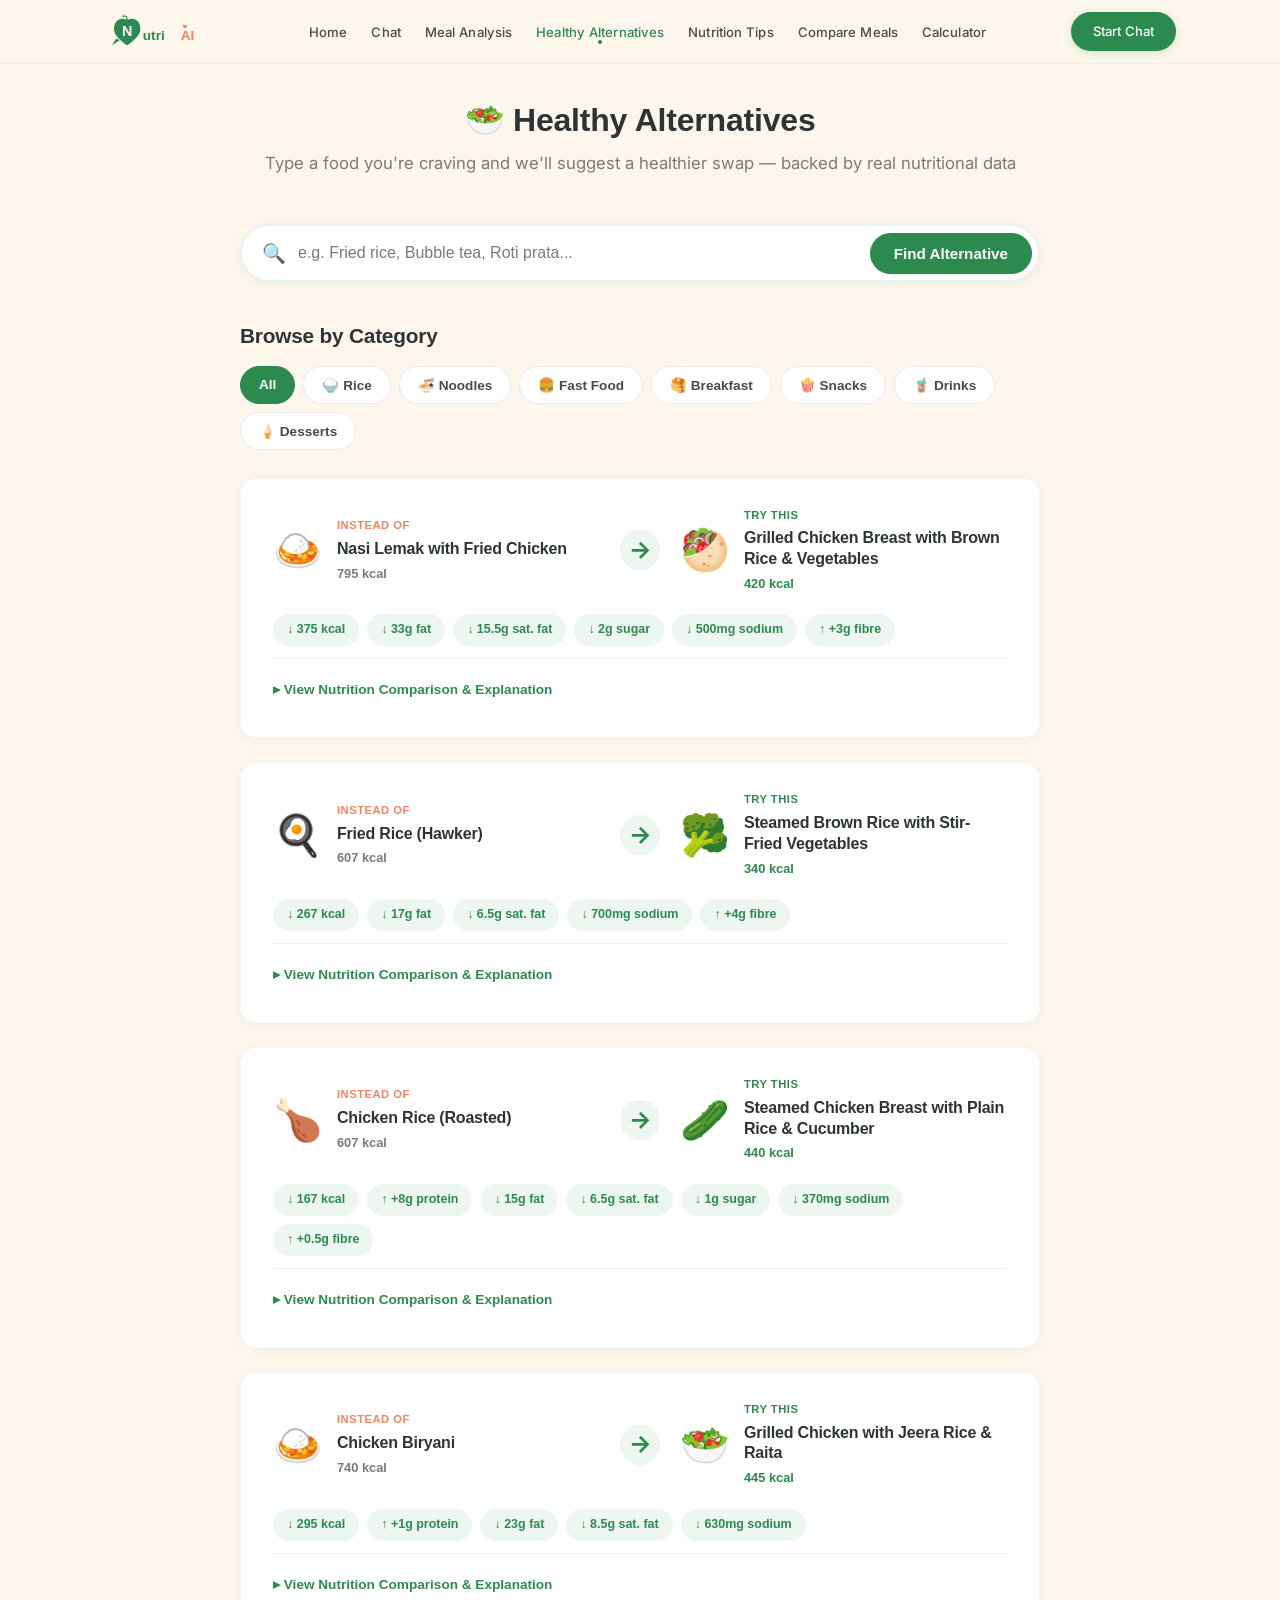
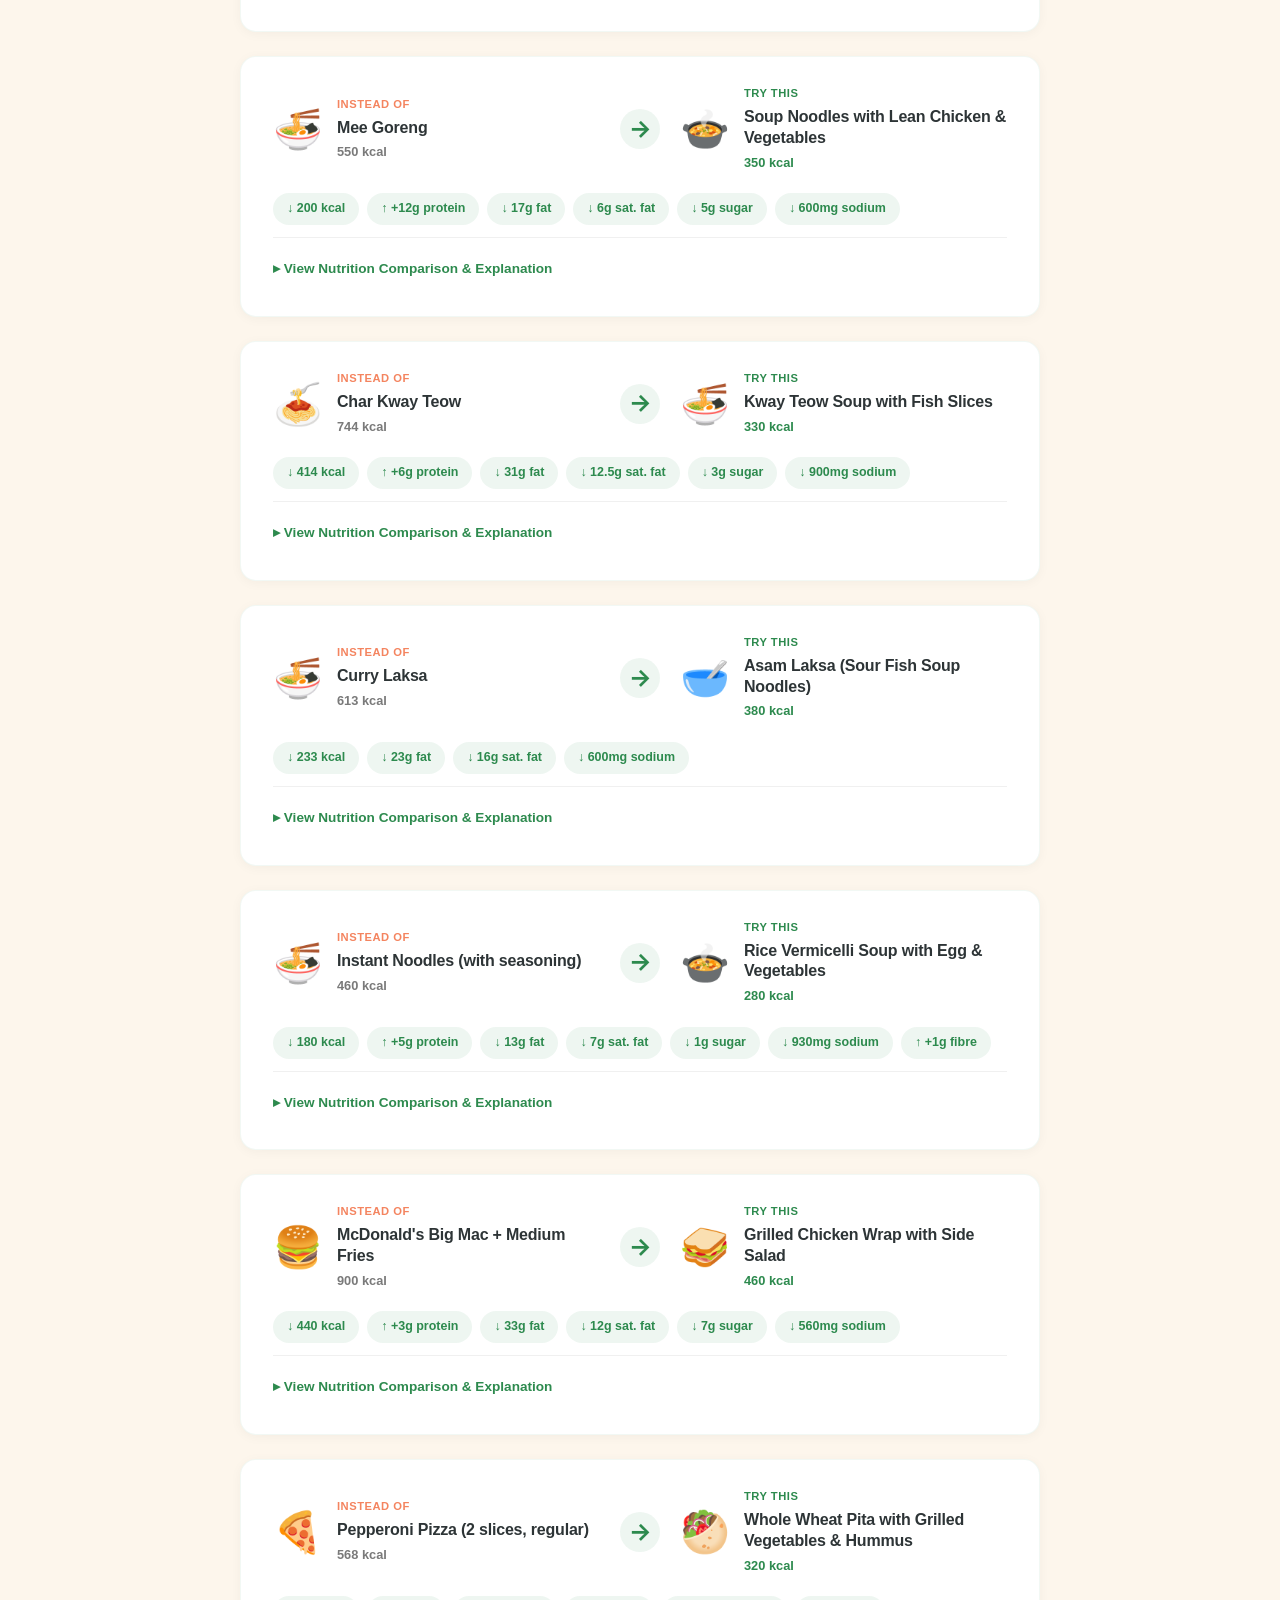
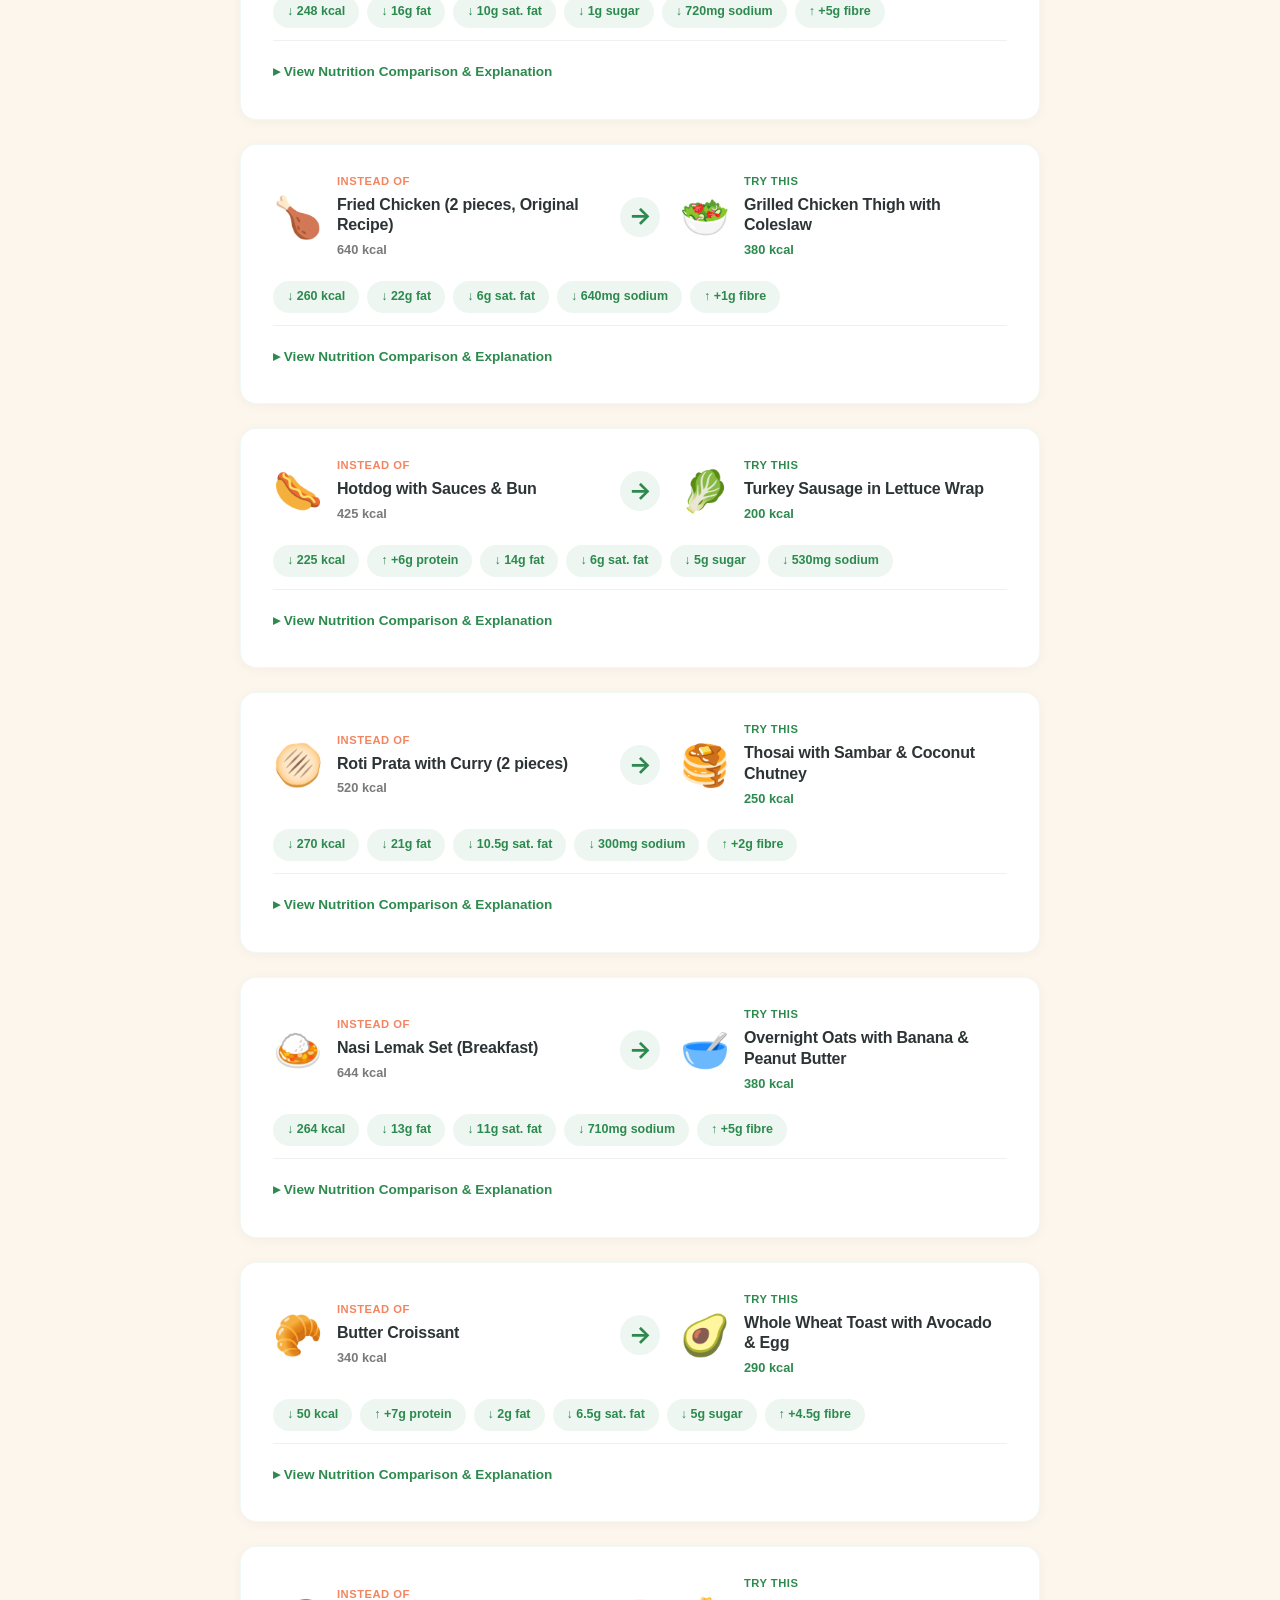
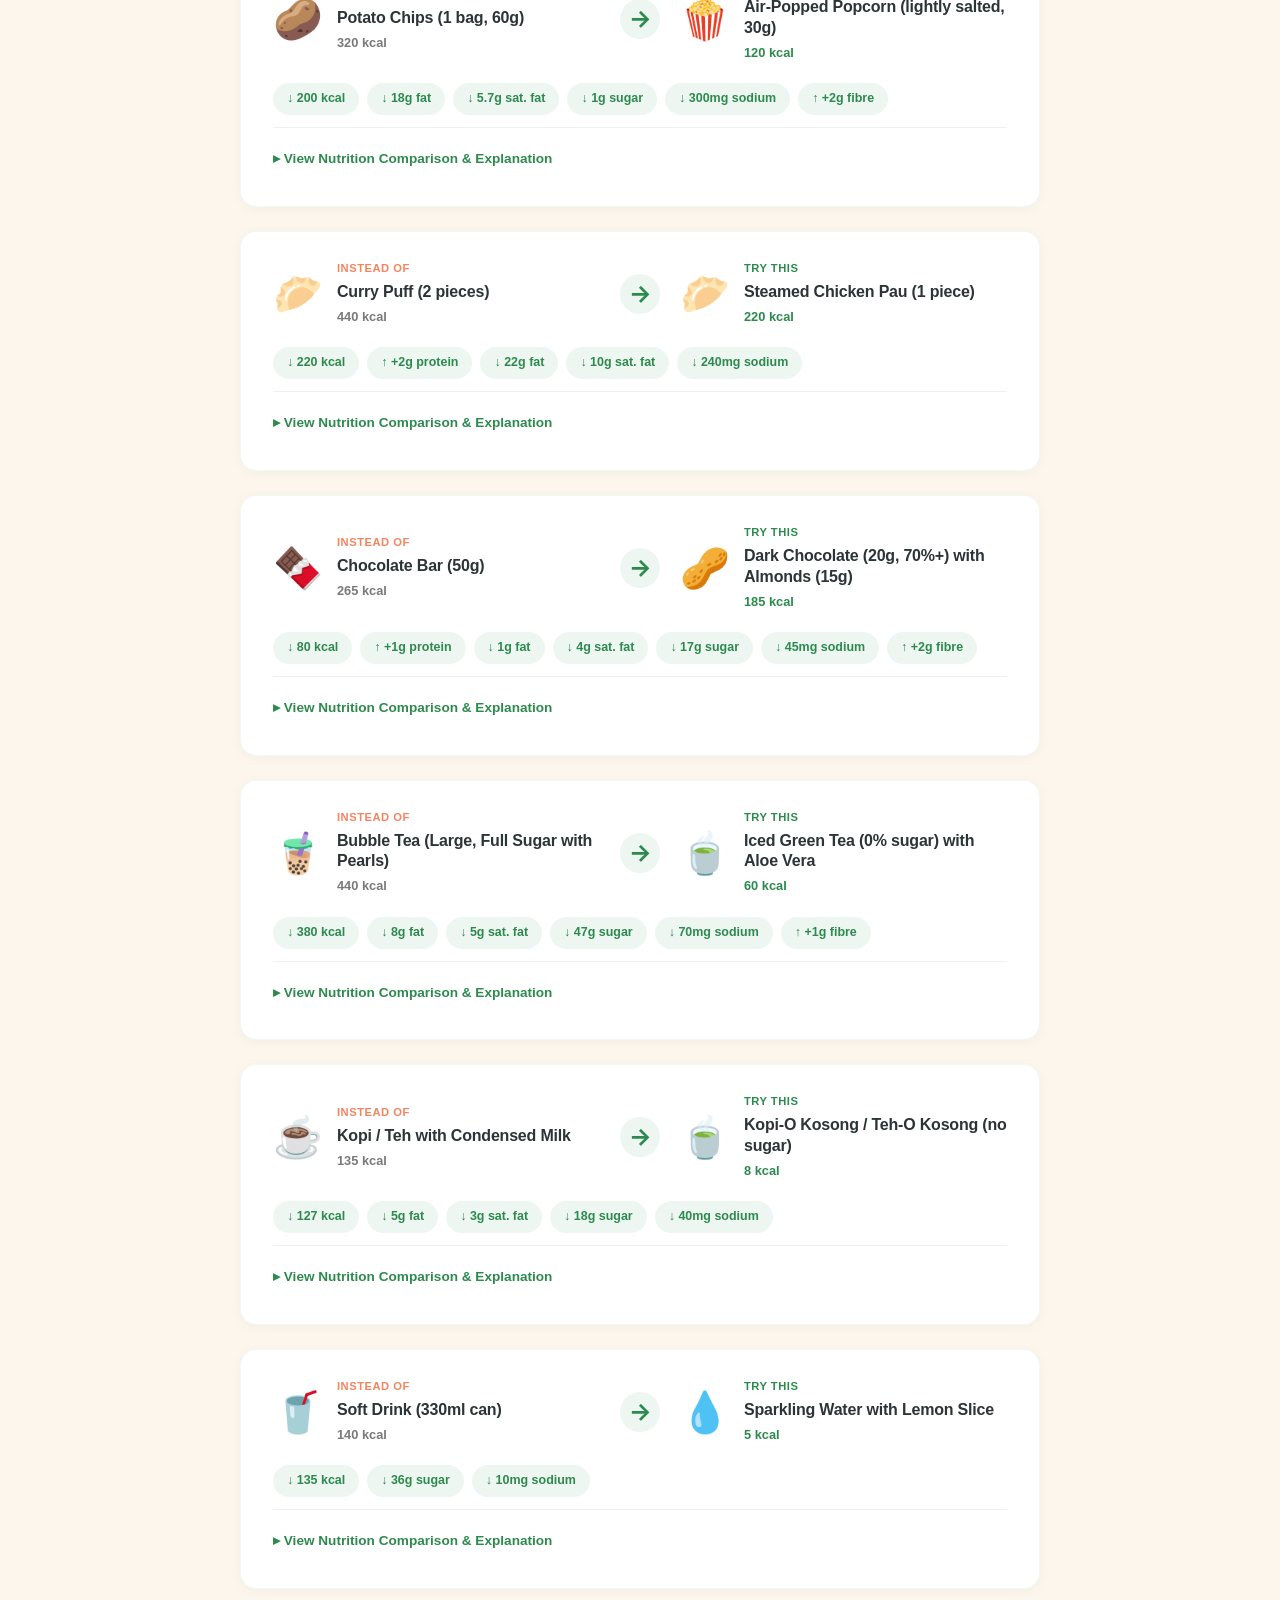
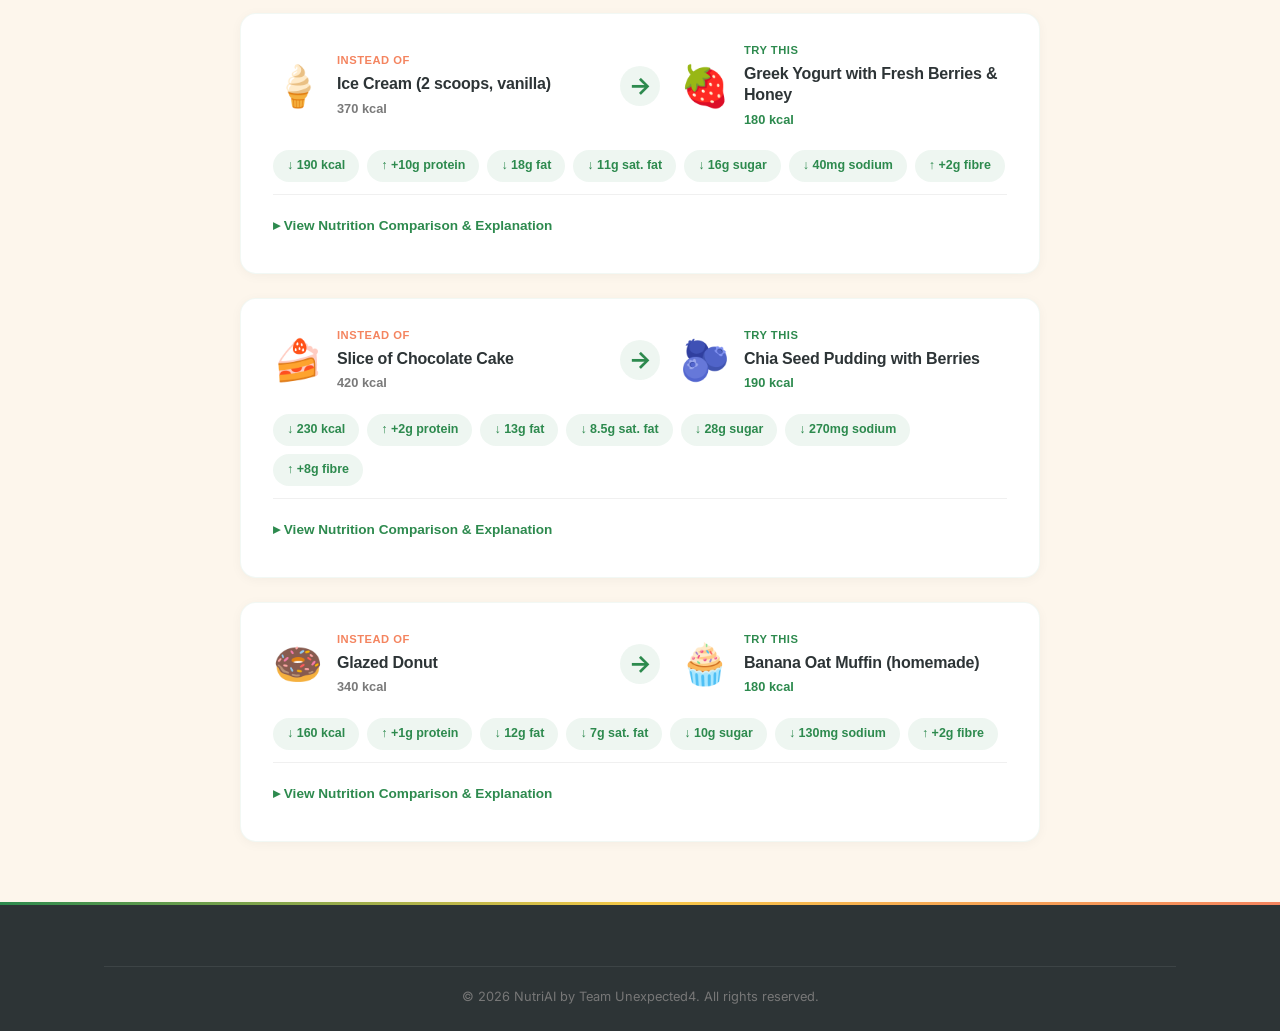
==== commit 2105ce5a: "Add BMI/calorie calculator page and modernise UI design" ====
--- a/alternatives.html
+++ b/alternatives.html
@@ -6,7 +6,7 @@
     <title>NutriAI – Healthy Alternatives</title>
     <link rel="preconnect" href="https://fonts.googleapis.com">
     <link rel="preconnect" href="https://fonts.gstatic.com" crossorigin>
-    <link href="https://fonts.googleapis.com/css2?family=Fredoka:wght@400;500;600;700&family=Nunito:wght@400;500;600;700&family=Poppins:wght@400;500;600;700&family=Inter:wght@300;400;500;600&display=swap" rel="stylesheet">
+    <link href="https://fonts.googleapis.com/css2?family=Inter:wght@300;400;500;600;700&family=Poppins:wght@400;500;600;700&display=swap" rel="stylesheet">
     <link rel="stylesheet" href="css/style.css">
     <link rel="stylesheet" href="css/alternatives.css">
 </head>
@@ -22,9 +22,9 @@
                 <li><a href="chat.html">Chat</a></li>
                 <li><a href="meal-analysis.html">Meal Analysis</a></li>
                 <li><a href="alternatives.html" class="active">Healthy Alternatives</a></li>
-                <li><a href="history.html">Meal History</a></li>
                 <li><a href="tips.html">Nutrition Tips</a></li>
                 <li><a href="compare.html">Compare Meals</a></li>
+                <li><a href="calculator.html">Calculator</a></li>
             </ul>
             <a href="chat.html" class="nav-cta">Start Chat</a>
             <button class="nav-toggle" aria-label="Toggle navigation">
@@ -40,7 +40,7 @@
         <div class="container">
             <div class="alternatives-header">
                 <h1>🥗 Healthy Alternatives</h1>
-                <p>Type a food you're craving and we'll suggest a healthier swap</p>
+                <p>Type a food you're craving and we'll suggest a healthier swap — backed by real nutritional data</p>
             </div>
 
             <!-- Search Input -->
@@ -69,32 +69,18 @@
                 <h2 class="section-title">Browse by Category</h2>
                 <div class="category-tabs" id="category-tabs">
                     <button class="category-tab active" data-category="all">All</button>
-                    <button class="category-tab" data-category="sg-hawker">🇸🇬 SG Hawker</button>
                     <button class="category-tab" data-category="rice">🍚 Rice</button>
                     <button class="category-tab" data-category="noodles">🍜 Noodles</button>
                     <button class="category-tab" data-category="fast-food">🍔 Fast Food</button>
+                    <button class="category-tab" data-category="breakfast">🥞 Breakfast</button>
                     <button class="category-tab" data-category="snacks">🍿 Snacks</button>
                     <button class="category-tab" data-category="drinks">🧋 Drinks</button>
                     <button class="category-tab" data-category="desserts">🍦 Desserts</button>
-                    <button class="category-tab" data-category="breakfast">🥞 Breakfast</button>
                 </div>
             </div>
 
             <!-- Swap Cards (rendered by JS) -->
             <div class="comparison-list" id="alternatives-list"></div>
-
-            <!-- Data Sources Note -->
-            <div class="data-sources" style="max-width: 800px; margin: 40px auto 0; padding: 20px; background: rgba(52,152,219,0.04); border-radius: 12px; border: 1px solid rgba(52,152,219,0.1);">
-                <h3 style="font-size: 0.9rem; font-family: 'Fredoka', sans-serif; margin-bottom: 8px;">📋 Data Sources</h3>
-                <p style="font-size: 0.78rem; color: #666; line-height: 1.6; margin: 0;">
-                    Hawker stall information and healthier dining recommendations sourced from 
-                    <a href="https://www.healthhub.sg/live-healthy/healthyhawkerfood" target="_blank" rel="noopener">HPB HealthHub</a>, 
-                    <a href="https://www.hpb.gov.sg/healthy-living/food-and-beverage/" target="_blank" rel="noopener">Health Promotion Board's Healthier Dining Programme</a>, and 
-                    <a href="https://www.moh.gov.sg/newsroom/initiatives-to-support-tasty-and-healthier-hawker-food/" target="_blank" rel="noopener">MOH Singapore</a>. 
-                    Ingredient pricing from NTUC FairPrice and Sheng Siong (estimated, subject to change). 
-                    Calorie data are standardised estimates and may vary by portion and preparation.
-                </p>
-            </div>
         </div>
     </section>
 
@@ -108,817 +94,7 @@
     </footer>
 
     <script src="js/main.js"></script>
-    <script>
-        // Food alternatives database - categorised
-        const alternatives = [
-            // === SINGAPORE HAWKER HEALTHIER CHOICES ===
-            {
-                category: 'sg-hawker',
-                keywords: ['chicken rice', 'hainanese chicken rice', 'roasted chicken rice'],
-                original: { name: 'Roasted Chicken Rice', emoji: '🍗', calories: 607, protein: 28, fat: 22 },
-                alternative: { name: 'Steamed Chicken Breast on Brown Rice', emoji: '🥒', calories: 390, protein: 38, fat: 6 },
-                benefits: ['Steaming removes all oil from roasting process', 'Skinless breast saves ~120 kcal', 'Brown rice adds 3.5g fibre per serving'],
-                hawkerSpots: [
-                    { name: 'Tian Tian Hainanese Chicken Rice (ask for steamed)', location: 'Maxwell Food Centre, #01-10, 1 Kadayanallur St' },
-                    { name: 'Ah Tai Hainanese Chicken Rice', location: 'Maxwell Food Centre, #01-07' },
-                    { name: 'Boon Tong Kee (steamed option)', location: '399/401 Balestier Road' }
-                ],
-                recipe: {
-                    title: 'Healthier Hainanese Chicken Rice',
-                    servings: 2,
-                    prepTime: '15 min',
-                    cookTime: '35 min',
-                    ingredients: [
-                        '2 boneless, skinless chicken breasts (300g)',
-                        '1 cup brown rice (rinsed)',
-                        '3 slices fresh ginger',
-                        '2 stalks spring onion',
-                        '2 pandan leaves (knotted)',
-                        '1 tbsp sesame oil (reduced from traditional 3 tbsp)',
-                        '2 cloves garlic (minced)',
-                        '500ml low-sodium chicken stock',
-                        'Cucumber slices for garnish',
-                        'Fresh coriander leaves'
-                    ],
-                    steps: [
-                        'Bring chicken stock to a gentle simmer with ginger, spring onion, and pandan leaves.',
-                        'Poach chicken breasts in the broth for 20 minutes on low heat (do not boil). Remove and rest.',
-                        'Toast brown rice with 1 tsp sesame oil and garlic for 1 minute, then cook in the poaching broth using a rice cooker.',
-                        'Slice chicken across the grain. Serve over brown rice with cucumber.',
-                        'Make ginger-scallion sauce: finely mince ginger and spring onion, mix with remaining sesame oil and pinch of salt.'
-                    ],
-                    nutritionPer: { calories: 390, protein: 38, carbs: 42, fat: 6, fibre: 4 }
-                },
-                ingredients: [
-                    { item: 'Brown rice (FairPrice Housebrand Thai Brown Unpolished, 2.5kg)', where: 'NTUC FairPrice / FairPrice Online', price: '~$6.00' },
-                    { item: 'Skinless chicken breast (chilled)', where: 'NTUC FairPrice, Sheng Siong, Cold Storage', price: '~$4.50/pack' },
-                    { item: 'Low-sodium chicken stock', where: 'FairPrice (Swanson brand), Cold Storage', price: '~$3.50' },
-                    { item: 'Fresh ginger, pandan leaves', where: 'Any wet market (Tekka Market, Geylang Serai Market)', price: '~$1.00' }
-                ]
-            },
-            {
-                category: 'sg-hawker',
-                keywords: ['char kway teow', 'kway teow', 'ckw', 'fried kway teow'],
-                original: { name: 'Char Kway Teow', emoji: '🍝', calories: 740, protein: 18, fat: 38 },
-                alternative: { name: 'Kway Teow Soup with Fish Slices & Veg', emoji: '🍜', calories: 320, protein: 28, fat: 6 },
-                benefits: ['Soup-based eliminates lard and dark sauces', 'Fish provides lean protein + omega-3', 'Almost 60% fewer calories'],
-                hawkerSpots: [
-                    { name: 'First Street Teochew Fish Soup', location: 'Bukit Merah Central Food Centre, #01-81' },
-                    { name: 'Blanco Court Fish Soup', location: 'Blk 243 Simei St 5, Hawker Centre' },
-                    { name: 'Han Jiang Fish Soup', location: 'Bedok Food Centre, #01-23' }
-                ],
-                recipe: {
-                    title: 'Kway Teow Fish Soup',
-                    servings: 2,
-                    prepTime: '10 min',
-                    cookTime: '15 min',
-                    ingredients: [
-                        '200g flat rice noodles (kway teow)',
-                        '250g fresh batang (Spanish mackerel) fillet, sliced',
-                        '1L water or fish stock',
-                        '1 tomato (quartered)',
-                        '1 cup kangkong (water spinach)',
-                        '2 slices ginger',
-                        '1 tbsp fried shallots',
-                        'White pepper to taste',
-                        'Light soy sauce (1 tsp)',
-                        'Evaporated milk (1 tbsp, optional for creaminess)'
-                    ],
-                    steps: [
-                        'Boil water with ginger and tomato for 5 minutes to build broth.',
-                        'Add kway teow noodles and cook for 2 minutes until softened.',
-                        'Gently slide in fish slices — they cook in 2–3 minutes.',
-                        'Add kangkong in the last 30 seconds.',
-                        'Season with light soy, white pepper. Garnish with fried shallots.',
-                        'Optional: swirl in 1 tbsp evaporated milk for a richer broth.'
-                    ],
-                    nutritionPer: { calories: 320, protein: 28, carbs: 38, fat: 6, fibre: 2 }
-                },
-                ingredients: [
-                    { item: 'Fresh kway teow noodles', where: 'Any wet market noodle stall, FairPrice (chilled section)', price: '~$1.20' },
-                    { item: 'Fresh batang fish fillet', where: 'Tekka Market, Tiong Bahru Market wet section, Sheng Siong', price: '~$6.00/300g' },
-                    { item: 'Kangkong (water spinach)', where: 'Any wet market or supermarket', price: '~$1.00/bunch' },
-                    { item: 'Fried shallots', where: 'NTUC FairPrice (cooking aisle)', price: '~$2.50' }
-                ]
-            },
-            {
-                category: 'sg-hawker',
-                keywords: ['nasi lemak', 'nasi', 'coconut rice', 'lemak'],
-                original: { name: 'Nasi Lemak with Fried Chicken Wing', emoji: '🍛', calories: 640, protein: 18, fat: 32 },
-                alternative: { name: 'Thunder Tea Rice (Lei Cha Fan)', emoji: '🥗', calories: 280, protein: 12, fat: 8 },
-                benefits: ['Plant-based meal loaded with 6+ vegetables', 'Brown rice base with higher fibre', 'Tea paste is full of antioxidants from green tea and basil'],
-                hawkerSpots: [
-                    { name: 'Hakka Leipopo Lei Cha', location: 'Lau Pa Sat, 18 Raffles Quay, #01-K4' },
-                    { name: 'Thunder Tea Rice stall', location: 'Anchorvale Village Hawker Centre, Sengkang' },
-                    { name: 'Hakka Rice at Margaret Drive', location: 'Margaret Drive Hawker Centre, #02-30' }
-                ],
-                recipe: {
-                    title: 'Thunder Tea Rice (Lei Cha Fan)',
-                    servings: 2,
-                    prepTime: '20 min',
-                    cookTime: '15 min',
-                    ingredients: [
-                        '1.5 cups cooked brown rice',
-                        '1 cup kangkong, chopped',
-                        '1 cup chye sim (mustard greens), chopped',
-                        '½ cup long beans, sliced thin',
-                        '¼ cup dried shrimp (toasted)',
-                        '2 tbsp unsalted peanuts (toasted)',
-                        '1 block firm tofu, diced and dry-fried',
-                        'For tea paste: 50g green tea leaves, 20g basil leaves, 10g mint, 2 tbsp sesame seeds',
-                        '500ml hot water'
-                    ],
-                    steps: [
-                        'Prepare tea paste: pound green tea leaves, basil, mint, and sesame seeds in a mortar until a thick paste forms. Add hot water and stir well.',
-                        'Blanch kangkong and chye sim separately for 1 minute. Drain and set aside.',
-                        'Stir-fry long beans with a tiny bit of oil until just cooked (2 min).',
-                        'Dry-fry diced tofu until golden on all sides.',
-                        'Assemble: place brown rice in a bowl, arrange all toppings neatly on top.',
-                        'Pour warm tea broth over the rice and enjoy. Mix everything together as you eat.'
-                    ],
-                    nutritionPer: { calories: 280, protein: 12, carbs: 34, fat: 8, fibre: 7 }
-                },
-                ingredients: [
-                    { item: 'Green tea leaves (lei cha powder available)', where: 'Sheng Siong (Asian groceries aisle), Scarlett Supermarket', price: '~$3.50' },
-                    { item: 'Brown rice (FairPrice Thai Brown)', where: 'NTUC FairPrice, Giant', price: '~$6.00/2.5kg' },
-                    { item: 'Fresh kangkong, chye sim, long beans', where: 'Tekka Market, Geylang Serai Market, any wet market', price: '~$1–2/bunch' },
-                    { item: 'Firm tofu', where: 'NTUC FairPrice, Sheng Siong', price: '~$1.50/block' }
-                ]
-            },
-            {
-                category: 'sg-hawker',
-                keywords: ['laksa', 'curry laksa', 'coconut noodle'],
-                original: { name: 'Curry Laksa', emoji: '🍜', calories: 680, protein: 20, fat: 35 },
-                alternative: { name: 'Sliced Fish Soup with Bee Hoon', emoji: '🥣', calories: 290, protein: 30, fat: 5 },
-                benefits: ['Clear broth instead of coconut milk cuts 30g fat', 'Fish provides lean protein + omega-3', 'Bee hoon (rice vermicelli) is lighter than yellow noodles'],
-                hawkerSpots: [
-                    { name: 'First Street Teochew Fish Soup', location: 'Bukit Merah Central Food Centre, #01-81' },
-                    { name: 'T.G. Fish Porridge & Soup', location: 'Amoy Street Food Centre, #02-100' },
-                    { name: 'Whampoa 87 Fish Soup', location: 'Blk 91 Whampoa Drive, #01-38' }
-                ],
-                recipe: {
-                    title: 'Teochew-style Sliced Fish Soup',
-                    servings: 2,
-                    prepTime: '10 min',
-                    cookTime: '12 min',
-                    ingredients: [
-                        '200g fresh batang (Spanish mackerel) or red garoupa fillet, sliced thin',
-                        '100g rice vermicelli (bee hoon)',
-                        '1L water',
-                        '2 slices ginger',
-                        '1 tomato (cut into wedges)',
-                        '1 cup napa cabbage, chopped',
-                        '2 stalks Chinese celery',
-                        '1 tsp sesame oil',
-                        'White pepper, fried garlic bits for topping'
-                    ],
-                    steps: [
-                        'Soak bee hoon in hot water for 5 minutes, drain.',
-                        'Bring water to boil with ginger and tomato wedges for flavour.',
-                        'Add napa cabbage, cook 2 minutes.',
-                        'Slide in fish slices gently — they cook in 2 minutes. Do not stir vigorously.',
-                        'Season with a dash of sesame oil, white pepper.',
-                        'Place bee hoon in a bowl, ladle soup and fish over. Top with Chinese celery and fried garlic.'
-                    ],
-                    nutritionPer: { calories: 290, protein: 30, carbs: 30, fat: 5, fibre: 2 }
-                },
-                ingredients: [
-                    { item: 'Fresh batang/garoupa fillet', where: 'Tekka Market, Chinatown Complex wet market, any wet market fishmonger', price: '~$6–8/300g' },
-                    { item: 'Rice vermicelli (bee hoon)', where: 'NTUC FairPrice, Sheng Siong', price: '~$1.50/pack' },
-                    { item: 'Chinese celery, napa cabbage', where: 'Any wet market or supermarket', price: '~$1–2' },
-                    { item: 'Sesame oil', where: 'NTUC FairPrice (Yeo\'s or FairPrice brand)', price: '~$3.00' }
-                ]
-            },
-            {
-                category: 'sg-hawker',
-                keywords: ['roti prata', 'prata', 'roti canai'],
-                original: { name: 'Roti Prata (2 pieces) with Curry', emoji: '🫓', calories: 520, protein: 10, fat: 28 },
-                alternative: { name: 'Chapati with Dhal & Vegetables', emoji: '🥙', calories: 260, protein: 14, fat: 6 },
-                benefits: ['Chapati uses no lard/ghee in dough', 'Dhal adds plant-based protein and fibre', 'Vegetables boost vitamin intake by 3x'],
-                hawkerSpots: [
-                    { name: 'Springleaf Prata Place (chapati option)', location: '1 Thong Soon Ave' },
-                    { name: 'Mr & Mrs Mohgan\'s Super Crispy Prata', location: 'Thasevi Food, 237 Jalan Kayu (ask for chapati)' },
-                    { name: 'Al-Azhar Eating Restaurant (chapati with dhal)', location: '11 Cheong Chin Nam Road' }
-                ],
-                recipe: {
-                    title: 'Wholemeal Chapati with Lentil Dhal',
-                    servings: 2,
-                    prepTime: '15 min',
-                    cookTime: '20 min',
-                    ingredients: [
-                        'For Chapati: 1 cup wholemeal atta flour, ½ cup warm water, pinch of salt',
-                        'For Dhal: ½ cup red lentils (masoor dal), 2 cups water',
-                        '1 tomato (chopped)',
-                        '½ onion (diced)',
-                        '1 tsp cumin seeds',
-                        '½ tsp turmeric powder',
-                        '1 clove garlic (minced)',
-                        'Fresh coriander for garnish',
-                        '1 tsp olive oil (for tempering)'
-                    ],
-                    steps: [
-                        'Chapati: mix flour, salt, and water. Knead into a smooth dough. Rest 10 mins.',
-                        'Dhal: rinse lentils, boil in 2 cups water with turmeric until soft (12 mins).',
-                        'Heat olive oil, add cumin seeds until they splutter. Add onion and garlic, sauté 2 mins.',
-                        'Add tomato, cook until soft. Pour into the cooked lentils, stir well.',
-                        'Divide dough into 4 balls, roll out thin. Dry-roast on a hot pan — no oil needed. Flip when bubbles form.',
-                        'Serve chapati with dhal. Garnish with fresh coriander.'
-                    ],
-                    nutritionPer: { calories: 260, protein: 14, carbs: 42, fat: 6, fibre: 8 }
-                },
-                ingredients: [
-                    { item: 'Wholemeal atta flour', where: 'NTUC FairPrice (Pillsbury or FairPrice brand), Mustafa Centre (Little India)', price: '~$2.80/1kg' },
-                    { item: 'Red lentils (masoor dal)', where: 'Mustafa Centre, FairPrice, Sheng Siong (Indian groceries section)', price: '~$3.50/500g' },
-                    { item: 'Cumin seeds, turmeric powder', where: 'Mustafa Centre (cheapest), any supermarket spice section', price: '~$2–3' },
-                    { item: 'Olive oil (healthier cooking option)', where: 'NTUC FairPrice, Cold Storage', price: '~$7–10' }
-                ]
-            },
-            {
-                category: 'sg-hawker',
-                keywords: ['yong tau foo', 'yong tau fu', 'ytf', 'stuffed tofu'],
-                original: { name: 'Yong Tau Foo (Fried, with Laksa gravy)', emoji: '🍢', calories: 550, protein: 18, fat: 25 },
-                alternative: { name: 'Yong Tau Foo (Soup, with fresh picks)', emoji: '🥬', calories: 300, protein: 22, fat: 8 },
-                benefits: ['Clear soup base cuts 200+ kcal vs laksa gravy', 'Choose fresh ingredients over processed fishball items', 'Add tofu and leafy greens for plant-based protein and iron'],
-                hawkerSpots: [
-                    { name: 'Gem Fresh Yong Tau Foo', location: 'Bugis Cube, #01-K1, 470 North Bridge Rd' },
-                    { name: 'Orchard Yong Tau Foo', location: 'Far East Plaza, 14 Scotts Rd, #05-121' },
-                    { name: 'Fu Lin Fried Yong Tau Foo (soup option)', location: '721 East Coast Road' }
-                ],
-                recipe: {
-                    title: 'Healthy Yong Tau Foo (Soup Base)',
-                    servings: 2,
-                    prepTime: '10 min',
-                    cookTime: '10 min',
-                    ingredients: [
-                        '6 pieces fresh vegetables (bitter gourd, ladies\' finger, eggplant, chilli)',
-                        '100g firm tofu (cut into triangles)',
-                        '2 pieces tau kee (beancurd skin)',
-                        '1 bunch kangkong or chye sim',
-                        '100g wholegrain bee hoon or brown rice',
-                        '1L clear ikan bilis (anchovy) stock',
-                        'Fresh fish paste (for stuffing): 100g minced fish, 1 tsp cornflour, white pepper',
-                        'Light soy sauce and chilli sauce for dipping'
-                    ],
-                    steps: [
-                        'Mix minced fish with cornflour and white pepper. Stuff into bitter gourd slices, chilli, and ladies\' finger.',
-                        'Bring ikan bilis stock to a boil.',
-                        'Add stuffed vegetables and tofu. Simmer 5 minutes.',
-                        'Add leafy greens in the last minute.',
-                        'Cook bee hoon or brown rice separately. Place in bowl, ladle soup over.',
-                        'Serve with light soy and chilli on the side.'
-                    ],
-                    nutritionPer: { calories: 300, protein: 22, carbs: 32, fat: 8, fibre: 5 }
-                },
-                ingredients: [
-                    { item: 'Fresh fish paste (ready-made)', where: 'Any wet market fishmonger, NTUC FairPrice (chilled section)', price: '~$3–4' },
-                    { item: 'Firm tofu, tau kee (beancurd skin)', where: 'NTUC FairPrice, Sheng Siong, any wet market', price: '~$1–2/pack' },
-                    { item: 'Wholegrain bee hoon', where: 'NTUC FairPrice (Healthier Choice section)', price: '~$2.00' },
-                    { item: 'Bitter gourd, ladies\' finger, eggplant', where: 'Tekka Market, Geylang Serai Market, any wet market', price: '~$1–2 each' }
-                ]
-            },
-            {
-                category: 'sg-hawker',
-                keywords: ['mee goreng', 'indian mee goreng', 'fried noodle'],
-                original: { name: 'Indian Mee Goreng', emoji: '🍜', calories: 660, protein: 16, fat: 30 },
-                alternative: { name: 'Mee Soto (Chicken Noodle Soup)', emoji: '🍲', calories: 350, protein: 24, fat: 10 },
-                benefits: ['Soup-based with light turmeric broth', 'Shredded chicken provides lean protein', 'Ask for bee hoon instead of yellow noodles to cut further calories'],
-                hawkerSpots: [
-                    { name: 'Inspirasi stall (Mee Soto Ayam)', location: 'Adam Road Food Centre, #01-31' },
-                    { name: 'Haji M. Abdul Rajak', location: 'Haig Road Market & Food Centre, #01-14' },
-                    { name: 'Selera Rasa Nasi Lemak (mee soto option)', location: 'Adam Road Food Centre' }
-                ],
-                recipe: {
-                    title: 'Mee Soto Ayam (Turmeric Chicken Soup)',
-                    servings: 2,
-                    prepTime: '10 min',
-                    cookTime: '25 min',
-                    ingredients: [
-                        '200g chicken thigh (skinless, bone-in for flavour)',
-                        '100g rice vermicelli (bee hoon)',
-                        '1L water',
-                        '1 stalk lemongrass (bruised)',
-                        '½ tsp turmeric powder',
-                        '2 shallots (sliced)',
-                        '1 clove garlic',
-                        'Bean sprouts (1 cup)',
-                        'Fried shallots, Chinese celery, lime wedge for garnish',
-                        '1 tsp canola oil'
-                    ],
-                    steps: [
-                        'Sauté shallots and garlic in canola oil until fragrant.',
-                        'Add water, lemongrass, and turmeric. Bring to boil.',
-                        'Add chicken thigh, simmer for 20 minutes. Remove, shred meat, discard bone.',
-                        'Cook bee hoon in the broth for 2 minutes.',
-                        'Assemble: noodles in bowl, shredded chicken on top, bean sprouts, ladle hot broth over.',
-                        'Garnish with fried shallots, celery leaves, and a squeeze of lime.'
-                    ],
-                    nutritionPer: { calories: 350, protein: 24, carbs: 36, fat: 10, fibre: 2 }
-                },
-                ingredients: [
-                    { item: 'Skinless chicken thigh (bone-in)', where: 'NTUC FairPrice, Sheng Siong (fresh poultry section)', price: '~$4.00/pack' },
-                    { item: 'Rice vermicelli (bee hoon)', where: 'NTUC FairPrice, Sheng Siong, Giant', price: '~$1.50' },
-                    { item: 'Lemongrass, turmeric, shallots', where: 'Any wet market (Tekka, Geylang Serai), supermarket', price: '~$1–2' },
-                    { item: 'Canola oil (Healthier Choice)', where: 'NTUC FairPrice (Healthier Choice Symbol section)', price: '~$6.00' }
-                ]
-            },
-
-            // === RICE ===
-            {
-                category: 'rice',
-                keywords: ['nasi lemak', 'nasi', 'coconut rice'],
-                original: { name: 'Nasi Lemak with Fried Chicken', emoji: '🍛', calories: 640, protein: 18, fat: 32 },
-                alternative: { name: 'Grilled Chicken with Brown Rice & Veg', emoji: '🥙', calories: 420, protein: 35, fat: 12 },
-                benefits: ['Higher protein keeps you full longer', 'Brown rice provides more fibre', 'Grilling eliminates excess oil']
-            },
-            {
-                category: 'rice',
-                keywords: ['fried rice', 'nasi goreng'],
-                original: { name: 'Fried Rice', emoji: '🍳', calories: 580, protein: 12, fat: 22 },
-                alternative: { name: 'Steamed Brown Rice with Stir-Fried Veg', emoji: '🥦', calories: 350, protein: 10, fat: 8 },
-                benefits: ['Steaming uses no oil at all', 'Brown rice has more fibre and nutrients', 'Stir-fried vegetables keep vitamins intact']
-            },
-            {
-                category: 'rice',
-                keywords: ['chicken rice', 'roasted chicken'],
-                original: { name: 'Chicken Rice (Roasted)', emoji: '🍗', calories: 600, protein: 28, fat: 22 },
-                alternative: { name: 'Steamed Chicken with Plain Rice & Cucumber', emoji: '🥒', calories: 420, protein: 35, fat: 8 },
-                benefits: ['Steamed chicken eliminates oil from roasting', 'Skinless breast is leaner protein', 'Cucumber adds hydration and freshness']
-            },
-            {
-                category: 'rice',
-                keywords: ['biryani', 'briyani'],
-                original: { name: 'Chicken Biryani', emoji: '🍛', calories: 700, protein: 25, fat: 30 },
-                alternative: { name: 'Grilled Chicken with Jeera Rice & Raita', emoji: '🥗', calories: 450, protein: 30, fat: 12 },
-                benefits: ['Jeera rice is lighter and less oily', 'Raita adds probiotics', 'Grilled chicken is leaner than fried pieces']
-            },
-
-            // === NOODLES ===
-            {
-                category: 'noodles',
-                keywords: ['mee goreng', 'fried noodles', 'fried mee', 'mee'],
-                original: { name: 'Mee Goreng', emoji: '🍜', calories: 550, protein: 14, fat: 24 },
-                alternative: { name: 'Soup Noodles with Lean Meat & Veg', emoji: '🍲', calories: 380, protein: 28, fat: 8 },
-                benefits: ['Soup-based means less oil and better hydration', 'Lean meat provides protein without excess fat', 'Lower sodium than stir-fried alternatives']
-            },
-            {
-                category: 'noodles',
-                keywords: ['char kway teow', 'kway teow', 'ckw'],
-                original: { name: 'Char Kway Teow', emoji: '🍝', calories: 740, protein: 18, fat: 38 },
-                alternative: { name: 'Kuay Teow Soup with Fish Slices', emoji: '🍜', calories: 350, protein: 25, fat: 8 },
-                benefits: ['Soup-based cuts out lard and dark soy sauce', 'Fish provides lean protein and omega-3', 'Less than half the sodium']
-            },
-            {
-                category: 'noodles',
-                keywords: ['laksa', 'curry noodles'],
-                original: { name: 'Curry Laksa', emoji: '🍜', calories: 680, protein: 20, fat: 35 },
-                alternative: { name: 'Asam Laksa (Sour Fish Soup Noodles)', emoji: '🥣', calories: 380, protein: 22, fat: 10 },
-                benefits: ['Tamarind-based broth has no coconut milk', 'Fish provides lean protein', 'Much lower in saturated fat']
-            },
-            {
-                category: 'noodles',
-                keywords: ['instant noodles', 'maggi', 'cup noodle'],
-                original: { name: 'Instant Noodles (with seasoning)', emoji: '🍜', calories: 480, protein: 8, fat: 20 },
-                alternative: { name: 'Rice Vermicelli Soup with Egg & Veg', emoji: '🍲', calories: 280, protein: 14, fat: 6 },
-                benefits: ['No deep-fried noodle block', 'Egg adds quality protein', 'Fresh vegetables add fibre and vitamins']
-            },
-
-            // === FAST FOOD ===
-            {
-                category: 'fast-food',
-                keywords: ['burger', 'fast food', 'fries', 'mcdonalds'],
-                original: { name: 'Fast Food Burger & Fries', emoji: '🍔', calories: 890, protein: 22, fat: 48 },
-                alternative: { name: 'Grilled Chicken Wrap with Side Salad', emoji: '🥪', calories: 450, protein: 32, fat: 14 },
-                benefits: ['Almost half the calories', 'Whole wheat wrap provides complex carbs', 'Side salad adds vitamins and antioxidants']
-            },
-            {
-                category: 'fast-food',
-                keywords: ['pizza', 'pepperoni'],
-                original: { name: 'Pizza (2 slices, pepperoni)', emoji: '🍕', calories: 570, protein: 20, fat: 28 },
-                alternative: { name: 'Whole Wheat Pita with Grilled Veggies & Hummus', emoji: '🥙', calories: 320, protein: 12, fat: 10 },
-                benefits: ['Whole wheat pita provides complex carbs', 'Hummus offers plant-based protein', 'Grilled veggies add fibre and nutrients']
-            },
-            {
-                category: 'fast-food',
-                keywords: ['fried chicken', 'kfc', 'popeyes'],
-                original: { name: 'Fried Chicken (2 pieces)', emoji: '🍗', calories: 620, protein: 35, fat: 38 },
-                alternative: { name: 'Air-Fried Chicken Thigh with Coleslaw', emoji: '🥗', calories: 380, protein: 32, fat: 16 },
-                benefits: ['Air frying uses 80% less oil', 'Still crispy and satisfying', 'Coleslaw adds crunch and fibre']
-            },
-            {
-                category: 'fast-food',
-                keywords: ['hotdog', 'hot dog', 'sausage'],
-                original: { name: 'Hotdog with Sauces & Bun', emoji: '🌭', calories: 450, protein: 14, fat: 28 },
-                alternative: { name: 'Turkey Sausage in Lettuce Wrap', emoji: '🥬', calories: 220, protein: 18, fat: 10 },
-                benefits: ['Turkey sausage is much leaner', 'Lettuce wrap cuts refined carbs', 'Lower sodium overall']
-            },
-
-            // === SNACKS ===
-            {
-                category: 'snacks',
-                keywords: ['chips', 'potato chips', 'crisps'],
-                original: { name: 'Potato Chips (1 bag)', emoji: '🥔', calories: 320, protein: 4, fat: 20 },
-                alternative: { name: 'Air-Popped Popcorn (lightly salted)', emoji: '🍿', calories: 120, protein: 4, fat: 2 },
-                benefits: ['Still crunchy and satisfying', 'Whole grain with fibre', 'Fraction of the fat and calories']
-            },
-            {
-                category: 'snacks',
-                keywords: ['curry puff', 'goreng pisang', 'fried snack'],
-                original: { name: 'Curry Puff (2 pieces)', emoji: '🥟', calories: 440, protein: 8, fat: 28 },
-                alternative: { name: 'Steamed Pau (Chicken)', emoji: '🥟', calories: 220, protein: 10, fat: 6 },
-                benefits: ['Steamed instead of deep-fried', 'Half the calories', 'Still a satisfying savoury snack']
-            },
-            {
-                category: 'snacks',
-                keywords: ['chocolate', 'candy', 'sweets'],
-                original: { name: 'Chocolate Bar', emoji: '🍫', calories: 280, protein: 4, fat: 16 },
-                alternative: { name: 'Dark Chocolate (2 squares) + Almonds', emoji: '🥜', calories: 160, protein: 5, fat: 10 },
-                benefits: ['Dark chocolate has more antioxidants', 'Almonds add healthy fats and protein', 'More satisfying in smaller portions']
-            },
-
-            // === DRINKS ===
-            {
-                category: 'drinks',
-                keywords: ['bubble tea', 'boba', 'milk tea'],
-                original: { name: 'Bubble Tea (Large, Full Sugar)', emoji: '🧋', calories: 450, protein: 2, fat: 8 },
-                alternative: { name: 'Iced Green Tea (0% sugar) with Aloe Vera', emoji: '🍵', calories: 80, protein: 1, fat: 0 },
-                benefits: ['Dramatically less sugar (55g vs 8g)', 'Green tea provides antioxidants', 'Aloe vera adds texture without the calories']
-            },
-            {
-                category: 'drinks',
-                keywords: ['kopi', 'coffee', 'teh', 'tea', 'milo'],
-                original: { name: 'Kopi / Teh with Condensed Milk', emoji: '☕', calories: 180, protein: 3, fat: 6 },
-                alternative: { name: 'Kopi-O Kosong / Teh-O (no sugar)', emoji: '🍵', calories: 10, protein: 0, fat: 0 },
-                benefits: ['Almost zero calories', 'No added sugar or condensed milk', 'Same caffeine boost you need']
-            },
-            {
-                category: 'drinks',
-                keywords: ['soda', 'soft drink', 'coke', 'sprite', 'fanta'],
-                original: { name: 'Soft Drink (can)', emoji: '🥤', calories: 150, protein: 0, fat: 0 },
-                alternative: { name: 'Sparkling Water with Lemon', emoji: '💧', calories: 5, protein: 0, fat: 0 },
-                benefits: ['Still fizzy and refreshing', 'Zero added sugar', 'Lemon adds vitamin C and flavour']
-            },
-
-            // === DESSERTS ===
-            {
-                category: 'desserts',
-                keywords: ['ice cream', 'gelato'],
-                original: { name: 'Ice Cream (2 scoops)', emoji: '🍦', calories: 380, protein: 5, fat: 22 },
-                alternative: { name: 'Greek Yogurt with Fresh Fruits & Honey', emoji: '🍓', calories: 180, protein: 15, fat: 4 },
-                benefits: ['Triple the protein', 'Probiotics support gut health', 'Fresh fruits give natural sweetness']
-            },
-            {
-                category: 'desserts',
-                keywords: ['cake', 'cheesecake', 'pastry'],
-                original: { name: 'Slice of Cake', emoji: '🍰', calories: 420, protein: 5, fat: 22 },
-                alternative: { name: 'Chia Seed Pudding with Berries', emoji: '🫐', calories: 180, protein: 6, fat: 8 },
-                benefits: ['Chia seeds are rich in omega-3 and fibre', 'Berries add antioxidants', 'Naturally sweetened, no refined sugar']
-            },
-            {
-                category: 'desserts',
-                keywords: ['donut', 'doughnut'],
-                original: { name: 'Glazed Donut', emoji: '🍩', calories: 350, protein: 4, fat: 18 },
-                alternative: { name: 'Banana Oat Muffin (homemade)', emoji: '🧁', calories: 180, protein: 5, fat: 6 },
-                benefits: ['Oats provide slow-release energy', 'Banana adds natural sweetness', 'No deep-frying involved']
-            },
-
-            // === BREAKFAST ===
-            {
-                category: 'breakfast',
-                keywords: ['roti prata', 'prata', 'roti'],
-                original: { name: 'Roti Prata with Curry (2 pieces)', emoji: '🫓', calories: 520, protein: 10, fat: 28 },
-                alternative: { name: 'Thosai with Sambar & Chutney', emoji: '🥞', calories: 250, protein: 8, fat: 6 },
-                benefits: ['Thosai is made without oil kneaded in', 'Sambar adds lentil-based protein and fibre', 'Less than half the fat']
-            },
-            {
-                category: 'breakfast',
-                keywords: ['nasi lemak breakfast', 'heavy breakfast'],
-                original: { name: 'Nasi Lemak Set (Breakfast)', emoji: '🍛', calories: 640, protein: 18, fat: 32 },
-                alternative: { name: 'Overnight Oats with Banana & Peanut Butter', emoji: '🥣', calories: 350, protein: 12, fat: 14 },
-                benefits: ['Oats give sustained energy all morning', 'Peanut butter adds healthy fats', 'Easy to prep the night before']
-            },
-            {
-                category: 'breakfast',
-                keywords: ['croissant', 'pastry breakfast'],
-                original: { name: 'Butter Croissant', emoji: '🥐', calories: 360, protein: 6, fat: 20 },
-                alternative: { name: 'Whole Wheat Toast with Avocado & Egg', emoji: '🥑', calories: 280, protein: 14, fat: 14 },
-                benefits: ['Whole wheat provides fibre', 'Egg adds quality protein', 'Avocado has heart-healthy fats']
-            }
-        ];
-
-        // DOM elements
-        const searchForm = document.getElementById('search-form');
-        const foodInput = document.getElementById('food-input');
-        const searchResult = document.getElementById('search-result');
-        const categoryTabs = document.querySelectorAll('.category-tab');
-        const alternativesList = document.getElementById('alternatives-list');
-
-        // Search functionality
-        function findAlternative(query) {
-            query = query.toLowerCase().trim();
-            if (!query) return null;
-            
-            let bestMatch = null;
-            let bestScore = 0;
-            
-            for (const item of alternatives) {
-                for (const keyword of item.keywords) {
-                    if (query.includes(keyword) || keyword.includes(query)) {
-                        const score = keyword === query ? 10 : keyword.includes(query) ? 5 : 3;
-                        if (score > bestScore) {
-                            bestScore = score;
-                            bestMatch = item;
-                        }
-                    }
-                }
-            }
-            return bestMatch;
-        }
-
-        function renderSearchResult(match) {
-            if (!match) {
-                searchResult.style.display = 'block';
-                searchResult.innerHTML = `
-                    <div class="no-result">
-                        <span class="no-result-emoji">🤔</span>
-                        <h3>No match found</h3>
-                        <p>Try a different food, or browse the categories below!</p>
-                    </div>
-                `;
-                return;
-            }
-
-            const calDiff = match.original.calories - match.alternative.calories;
-            const proteinDiff = match.alternative.protein - match.original.protein;
-            const fatDiff = match.original.fat - match.alternative.fat;
-
-            // Build extra sections for SG Hawker items
-            let hawkerSection = '';
-            if (match.hawkerSpots) {
-                hawkerSection = `
-                    <div class="hawker-spots-section">
-                        <h4 class="section-label">📍 Where to Get This Healthier Option</h4>
-                        <ul class="hawker-spot-list">
-                            ${match.hawkerSpots.map(spot => `
-                                <li>
-                                    <strong>${spot.name}</strong>
-                                    <span class="spot-location">${spot.location}</span>
-                                </li>
-                            `).join('')}
-                        </ul>
-                    </div>
-                `;
-            }
-
-            let recipeSection = '';
-            if (match.recipe) {
-                recipeSection = `
-                    <div class="recipe-section">
-                        <h4 class="section-label">👨‍🍳 DIY Recipe: ${match.recipe.title}</h4>
-                        <div class="recipe-meta">
-                            <span>🍽 ${match.recipe.servings} servings</span>
-                            <span>⏱ Prep: ${match.recipe.prepTime}</span>
-                            <span>🔥 Cook: ${match.recipe.cookTime}</span>
-                        </div>
-                        <div class="recipe-ingredients">
-                            <strong>Ingredients:</strong>
-                            <ul>
-                                ${match.recipe.ingredients.map(ing => `<li>${ing}</li>`).join('')}
-                            </ul>
-                        </div>
-                        <div class="recipe-steps">
-                            <strong>Steps:</strong>
-                            <ol>
-                                ${match.recipe.steps.map(step => `<li>${step}</li>`).join('')}
-                            </ol>
-                        </div>
-                        <div class="recipe-nutrition">
-                            <span>Per serving: <strong>${match.recipe.nutritionPer.calories} kcal</strong></span>
-                            <span>P: ${match.recipe.nutritionPer.protein}g</span>
-                            <span>C: ${match.recipe.nutritionPer.carbs}g</span>
-                            <span>F: ${match.recipe.nutritionPer.fat}g</span>
-                            <span>Fibre: ${match.recipe.nutritionPer.fibre}g</span>
-                        </div>
-                    </div>
-                `;
-            }
-
-            let ingredientsSection = '';
-            if (match.ingredients) {
-                ingredientsSection = `
-                    <div class="buy-ingredients-section">
-                        <h4 class="section-label">🛒 Where to Buy Ingredients in SG</h4>
-                        <table class="ingredients-table">
-                            <thead>
-                                <tr>
-                                    <th>Ingredient</th>
-                                    <th>Where to Buy</th>
-                                    <th>Est. Price</th>
-                                </tr>
-                            </thead>
-                            <tbody>
-                                ${match.ingredients.map(ing => `
-                                    <tr>
-                                        <td>${ing.item}</td>
-                                        <td>${ing.where}</td>
-                                        <td>${ing.price}</td>
-                                    </tr>
-                                `).join('')}
-                            </tbody>
-                        </table>
-                    </div>
-                `;
-            }
-
-            searchResult.style.display = 'block';
-            searchResult.innerHTML = `
-                <div class="swap-card result-card ${match.hawkerSpots ? 'sg-hawker-card' : ''}">
-                    ${match.hawkerSpots ? '<div class="sg-badge">🇸🇬 Singapore Hawker Healthier Choice</div>' : ''}
-                    <div class="swap-top">
-                        <div class="swap-meal original-meal">
-                            <span class="meal-emoji">${match.original.emoji}</span>
-                            <div class="meal-info">
-                                <span class="swap-label">Instead of</span>
-                                <h3>${match.original.name}</h3>
-                                <span class="calorie-tag">${match.original.calories} kcal</span>
-                            </div>
-                        </div>
-                        <div class="swap-arrow">→</div>
-                        <div class="swap-meal recommended-meal">
-                            <span class="meal-emoji">${match.alternative.emoji}</span>
-                            <div class="meal-info">
-                                <span class="swap-label">Try this</span>
-                                <h3>${match.alternative.name}</h3>
-                                <span class="calorie-tag green">${match.alternative.calories} kcal</span>
-                            </div>
-                        </div>
-                    </div>
-                    <div class="swap-highlights">
-                        <span class="highlight-pill good">↓ ${calDiff} kcal</span>
-                        ${proteinDiff > 0 ? `<span class="highlight-pill good">↑ +${proteinDiff}g protein</span>` : ''}
-                        ${fatDiff > 0 ? `<span class="highlight-pill good">↓ ${fatDiff}g fat</span>` : ''}
-                    </div>
-                    <div class="result-benefits">
-                        <h4>Why this is better:</h4>
-                        <ul class="benefits-list">
-                            ${match.benefits.map(b => `<li>${b}</li>`).join('')}
-                        </ul>
-                    </div>
-                    ${hawkerSection}
-                    ${recipeSection}
-                    ${ingredientsSection}
-                </div>
-            `;
-
-            searchResult.scrollIntoView({ behavior: 'smooth', block: 'nearest' });
-        }
-
-        // Render category cards
-        function renderCards(category) {
-            const filtered = category === 'all' 
-                ? alternatives 
-                : alternatives.filter(item => item.category === category);
-
-            alternativesList.innerHTML = filtered.map(item => {
-                const calDiff = item.original.calories - item.alternative.calories;
-                const proteinDiff = item.alternative.protein - item.original.protein;
-                const fatDiff = item.original.fat - item.alternative.fat;
-
-                // Build extra sections for SG Hawker items
-                let hawkerSection = '';
-                if (item.hawkerSpots) {
-                    hawkerSection = `
-                        <div class="hawker-spots-section">
-                            <h4 class="section-label">📍 Where to Get This Healthier Option</h4>
-                            <ul class="hawker-spot-list">
-                                ${item.hawkerSpots.map(spot => `
-                                    <li>
-                                        <strong>${spot.name}</strong>
-                                        <span class="spot-location">${spot.location}</span>
-                                    </li>
-                                `).join('')}
-                            </ul>
-                        </div>
-                    `;
-                }
-
-                let recipeSection = '';
-                if (item.recipe) {
-                    recipeSection = `
-                        <div class="recipe-section">
-                            <h4 class="section-label">👨‍🍳 DIY Recipe: ${item.recipe.title}</h4>
-                            <div class="recipe-meta">
-                                <span>🍽 ${item.recipe.servings} servings</span>
-                                <span>⏱ Prep: ${item.recipe.prepTime}</span>
-                                <span>🔥 Cook: ${item.recipe.cookTime}</span>
-                            </div>
-                            <div class="recipe-ingredients">
-                                <strong>Ingredients:</strong>
-                                <ul>
-                                    ${item.recipe.ingredients.map(ing => `<li>${ing}</li>`).join('')}
-                                </ul>
-                            </div>
-                            <div class="recipe-steps">
-                                <strong>Steps:</strong>
-                                <ol>
-                                    ${item.recipe.steps.map(step => `<li>${step}</li>`).join('')}
-                                </ol>
-                            </div>
-                            <div class="recipe-nutrition">
-                                <span>Per serving: <strong>${item.recipe.nutritionPer.calories} kcal</strong></span>
-                                <span>P: ${item.recipe.nutritionPer.protein}g</span>
-                                <span>C: ${item.recipe.nutritionPer.carbs}g</span>
-                                <span>F: ${item.recipe.nutritionPer.fat}g</span>
-                                <span>Fibre: ${item.recipe.nutritionPer.fibre}g</span>
-                            </div>
-                        </div>
-                    `;
-                }
-
-                let ingredientsSection = '';
-                if (item.ingredients) {
-                    ingredientsSection = `
-                        <div class="buy-ingredients-section">
-                            <h4 class="section-label">🛒 Where to Buy Ingredients in SG</h4>
-                            <table class="ingredients-table">
-                                <thead>
-                                    <tr>
-                                        <th>Ingredient</th>
-                                        <th>Where to Buy</th>
-                                        <th>Est. Price</th>
-                                    </tr>
-                                </thead>
-                                <tbody>
-                                    ${item.ingredients.map(ing => `
-                                        <tr>
-                                            <td>${ing.item}</td>
-                                            <td>${ing.where}</td>
-                                            <td>${ing.price}</td>
-                                        </tr>
-                                    `).join('')}
-                                </tbody>
-                            </table>
-                        </div>
-                    `;
-                }
-
-                return `
-                    <div class="swap-card ${item.hawkerSpots ? 'sg-hawker-card' : ''}">
-                        ${item.hawkerSpots ? '<div class="sg-badge">🇸🇬 Singapore Hawker Healthier Choice</div>' : ''}
-                        <div class="swap-top">
-                            <div class="swap-meal original-meal">
-                                <span class="meal-emoji">${item.original.emoji}</span>
-                                <div class="meal-info">
-                                    <span class="swap-label">Instead of</span>
-                                    <h3>${item.original.name}</h3>
-                                    <span class="calorie-tag">${item.original.calories} kcal</span>
-                                </div>
-                            </div>
-                            <div class="swap-arrow">→</div>
-                            <div class="swap-meal recommended-meal">
-                                <span class="meal-emoji">${item.alternative.emoji}</span>
-                                <div class="meal-info">
-                                    <span class="swap-label">Try this</span>
-                                    <h3>${item.alternative.name}</h3>
-                                    <span class="calorie-tag green">${item.alternative.calories} kcal</span>
-                                </div>
-                            </div>
-                        </div>
-                        <div class="swap-highlights">
-                            <span class="highlight-pill good">↓ ${calDiff} kcal</span>
-                            ${proteinDiff > 0 ? `<span class="highlight-pill good">↑ +${proteinDiff}g protein</span>` : ''}
-                            ${fatDiff > 0 ? `<span class="highlight-pill good">↓ ${fatDiff}g fat</span>` : ''}
-                        </div>
-                        <details class="swap-details">
-                            <summary>Why this is better</summary>
-                            <ul class="benefits-list">
-                                ${item.benefits.map(b => `<li>${b}</li>`).join('')}
-                            </ul>
-                        </details>
-                        ${hawkerSection}
-                        ${item.recipe ? `<details class="swap-details recipe-details"><summary>📖 View Full Recipe & Ingredients</summary>${recipeSection}${ingredientsSection}</details>` : ''}
-                    </div>
-                `;
-            }).join('');
-        }
-
-        // Event listeners
-        searchForm.addEventListener('submit', function(e) {
-            e.preventDefault();
-            const query = foodInput.value;
-            const match = findAlternative(query);
-            renderSearchResult(match);
-        });
-
-        categoryTabs.forEach(tab => {
-            tab.addEventListener('click', function() {
-                categoryTabs.forEach(t => t.classList.remove('active'));
-                this.classList.add('active');
-                renderCards(this.getAttribute('data-category'));
-            });
-        });
-
-        // Initial render - show all
-        renderCards('all');
-    </script>
+    <script src="js/alternatives-data.js"></script>
+    <script src="js/alternatives.js"></script>
 </body>
-</html>
+</html>
--- a/css/style.css
+++ b/css/style.css
@@ -1,9 +1,7 @@
 /* ============================
    NutriAI - Global Styles
-   Inspired by fresh, nature-themed design
+   Modern, clean design for students (17–20)
    ============================ */
-
-@import url('https://fonts.googleapis.com/css2?family=Fredoka:wght@400;500;600;700&family=Nunito:wght@400;500;600;700&display=swap');
 
 :root {
     --primary-green: #2d8a4e;
@@ -18,16 +16,16 @@
     --dark-grey: #2d3436;
     --text-body: #4a4a4a;
     --text-muted: #7a7a7a;
-    --shadow-sm: 0 2px 8px rgba(45, 138, 78, 0.08);
-    --shadow-md: 0 4px 20px rgba(45, 138, 78, 0.1);
-    --shadow-lg: 0 8px 40px rgba(45, 138, 78, 0.12);
-    --shadow-card: 0 4px 24px rgba(0, 0, 0, 0.06);
-    --radius-sm: 12px;
-    --radius-md: 16px;
-    --radius-lg: 20px;
-    --radius-xl: 28px;
+    --shadow-sm: 0 1px 4px rgba(0, 0, 0, 0.04);
+    --shadow-md: 0 4px 16px rgba(0, 0, 0, 0.06);
+    --shadow-lg: 0 8px 32px rgba(0, 0, 0, 0.08);
+    --shadow-card: 0 2px 12px rgba(0, 0, 0, 0.04);
+    --radius-sm: 10px;
+    --radius-md: 12px;
+    --radius-lg: 16px;
+    --radius-xl: 20px;
     --radius-full: 50px;
-    --transition: all 0.3s cubic-bezier(0.4, 0, 0.2, 1);
+    --transition: all 0.2s ease;
 }
 
 /* Dark Mode */
@@ -39,10 +37,10 @@
     --dark-grey: #e8f5e9;
     --text-body: #c8e6c9;
     --text-muted: #a5d6a7;
-    --shadow-sm: 0 2px 8px rgba(0, 0, 0, 0.3);
-    --shadow-md: 0 4px 20px rgba(0, 0, 0, 0.35);
-    --shadow-lg: 0 8px 40px rgba(0, 0, 0, 0.4);
-    --shadow-card: 0 4px 24px rgba(0, 0, 0, 0.3);
+    --shadow-sm: 0 1px 4px rgba(0, 0, 0, 0.3);
+    --shadow-md: 0 4px 16px rgba(0, 0, 0, 0.35);
+    --shadow-lg: 0 8px 32px rgba(0, 0, 0, 0.4);
+    --shadow-card: 0 2px 12px rgba(0, 0, 0, 0.3);
     color-scheme: dark;
 }
 
@@ -53,7 +51,7 @@
 
 body.dark-mode .navbar {
     background: rgba(26, 46, 26, 0.95);
-    border-bottom-color: rgba(76, 175, 80, 0.2);
+    border-bottom-color: rgba(76, 175, 80, 0.15);
 }
 
 body.dark-mode .nav-links a {
@@ -74,11 +72,11 @@
 body.dark-mode .testimonial-card,
 body.dark-mode .faq-item {
     background: #1e3a1e;
-    border-color: rgba(76, 175, 80, 0.2);
+    border-color: rgba(76, 175, 80, 0.15);
 }
 
 body.dark-mode .feature-card:hover {
-    background: #264026;
+    background: #243d24;
 }
 
 body.dark-mode .section-header p,
@@ -107,13 +105,13 @@
 
 body.dark-mode .form-input {
     background: #1e3a1e;
-    border-color: rgba(76, 175, 80, 0.3);
+    border-color: rgba(76, 175, 80, 0.2);
     color: #e8f5e9;
 }
 
 body.dark-mode .form-input:focus {
     border-color: var(--primary-green);
-    box-shadow: 0 0 0 3px rgba(76, 175, 80, 0.15);
+    box-shadow: 0 0 0 3px rgba(76, 175, 80, 0.1);
 }
 
 body.dark-mode .settings-section,
@@ -122,7 +120,7 @@
 }
 
 body.dark-mode .toggle-row {
-    border-bottom-color: rgba(76, 175, 80, 0.2);
+    border-bottom-color: rgba(76, 175, 80, 0.15);
 }
 
 body.dark-mode .tag {
@@ -131,7 +129,7 @@
 }
 
 body.dark-mode .profile-stats {
-    border-top-color: rgba(76, 175, 80, 0.2);
+    border-top-color: rgba(76, 175, 80, 0.15);
 }
 
 body.dark-mode .btn-secondary {
@@ -155,7 +153,7 @@
 
 body.dark-mode .meal-input-field {
     background: #162816;
-    border-color: rgba(76, 175, 80, 0.3);
+    border-color: rgba(76, 175, 80, 0.2);
     color: #e8f5e9;
 }
 
@@ -166,13 +164,13 @@
 body.dark-mode .quick-meal-chip,
 body.dark-mode .prompt-chip {
     background: #264026;
-    border-color: rgba(76, 175, 80, 0.3);
+    border-color: rgba(76, 175, 80, 0.2);
     color: #c8e6c9;
 }
 
 body.dark-mode .disclaimer-box {
     background: #2a3a1a;
-    border-color: rgba(244, 132, 95, 0.3);
+    border-color: rgba(244, 132, 95, 0.2);
 }
 
 body.dark-mode .disclaimer-box p {
@@ -184,7 +182,7 @@
 }
 
 body.dark-mode .problem-card:hover {
-    background: #264026;
+    background: #243d24;
 }
 
 /* Reset */
@@ -199,19 +197,22 @@
 }
 
 body {
-    font-family: 'Nunito', 'Inter', sans-serif;
+    font-family: 'Inter', -apple-system, BlinkMacSystemFont, sans-serif;
     font-size: 16px;
-    line-height: 1.7;
+    line-height: 1.6;
     color: var(--text-body);
     background-color: var(--warm-cream);
     overflow-x: hidden;
+    -webkit-font-smoothing: antialiased;
+    -moz-osx-font-smoothing: grayscale;
 }
 
 h1, h2, h3, h4, h5, h6 {
-    font-family: 'Fredoka', 'Poppins', sans-serif;
+    font-family: 'Poppins', -apple-system, sans-serif;
     font-weight: 600;
     line-height: 1.3;
     color: var(--dark-grey);
+    letter-spacing: -0.2px;
 }
 
 a {
@@ -231,7 +232,7 @@
 
 /* Container */
 .container {
-    max-width: 1140px;
+    max-width: 1120px;
     margin: 0 auto;
     padding: 0 24px;
 }
@@ -239,22 +240,24 @@
 /* Section Headers */
 .section-header {
     text-align: center;
-    margin-bottom: 56px;
+    margin-bottom: 48px;
 }
 
 .section-header h2 {
-    font-size: 2.5rem;
-    margin-bottom: 12px;
+    font-size: 2.2rem;
+    margin-bottom: 10px;
     color: var(--dark-grey);
     letter-spacing: -0.5px;
+    font-weight: 600;
 }
 
 .section-header p {
-    font-size: 1.1rem;
+    font-size: 1rem;
     color: var(--text-muted);
     max-width: 500px;
     margin: 0 auto;
-    font-weight: 500;
+    font-weight: 400;
+    line-height: 1.6;
 }
 
 /* Buttons */
@@ -262,75 +265,75 @@
     display: inline-flex;
     align-items: center;
     justify-content: center;
-    padding: 14px 32px;
+    padding: 12px 28px;
     border-radius: var(--radius-full);
-    font-family: 'Fredoka', 'Poppins', sans-serif;
+    font-family: 'Inter', sans-serif;
     font-weight: 500;
-    font-size: 1rem;
+    font-size: 0.9rem;
     cursor: pointer;
     transition: var(--transition);
     border: none;
     gap: 8px;
-    letter-spacing: 0.2px;
+    letter-spacing: 0.1px;
 }
 
 .btn-primary {
     background-color: var(--primary-green);
     color: var(--white);
-    box-shadow: 0 4px 16px rgba(45, 138, 78, 0.3);
+    box-shadow: 0 2px 8px rgba(45, 138, 78, 0.2);
 }
 
 .btn-primary:hover {
     background-color: #236b3e;
-    transform: translateY(-3px);
-    box-shadow: 0 8px 28px rgba(45, 138, 78, 0.4);
+    transform: translateY(-1px);
+    box-shadow: 0 4px 16px rgba(45, 138, 78, 0.3);
 }
 
 .btn-secondary {
     background-color: transparent;
     color: var(--dark-grey);
-    border: 2px solid var(--secondary-green);
+    border: 1.5px solid var(--secondary-green);
 }
 
 .btn-secondary:hover {
     border-color: var(--primary-green);
     color: var(--primary-green);
-    background: rgba(45, 138, 78, 0.05);
-    transform: translateY(-3px);
+    background: rgba(45, 138, 78, 0.03);
+    transform: translateY(-1px);
 }
 
 .btn-blue {
     background-color: #1DB8D8;
     color: var(--white);
-    box-shadow: 0 4px 16px rgba(29, 184, 216, 0.3);
+    box-shadow: 0 2px 8px rgba(29, 184, 216, 0.2);
 }
 
 .btn-blue:hover {
     background-color: #17a2bf;
-    transform: translateY(-3px);
-    box-shadow: 0 8px 24px rgba(29, 184, 216, 0.4);
+    transform: translateY(-1px);
+    box-shadow: 0 4px 16px rgba(29, 184, 216, 0.3);
 }
 
 .btn-orange {
     background-color: var(--accent-orange);
     color: var(--white);
-    box-shadow: 0 4px 16px rgba(244, 132, 95, 0.3);
+    box-shadow: 0 2px 8px rgba(244, 132, 95, 0.2);
 }
 
 .btn-orange:hover {
     background-color: #e06b48;
-    transform: translateY(-3px);
-    box-shadow: 0 8px 24px rgba(244, 132, 95, 0.4);
+    transform: translateY(-1px);
+    box-shadow: 0 4px 16px rgba(244, 132, 95, 0.3);
 }
 
 .btn-sm {
-    padding: 10px 22px;
-    font-size: 0.875rem;
+    padding: 8px 20px;
+    font-size: 0.82rem;
 }
 
 .btn-lg {
-    padding: 16px 40px;
-    font-size: 1.1rem;
+    padding: 14px 36px;
+    font-size: 1rem;
 }
 
 /* Navigation */
@@ -340,21 +343,21 @@
     left: 0;
     right: 0;
     background: rgba(253, 246, 236, 0.92);
-    backdrop-filter: blur(12px);
-    -webkit-backdrop-filter: blur(12px);
+    backdrop-filter: blur(16px);
+    -webkit-backdrop-filter: blur(16px);
     z-index: 1000;
-    padding: 14px 0;
-    border-bottom: 1px solid rgba(45, 138, 78, 0.08);
+    padding: 12px 0;
+    border-bottom: 1px solid rgba(45, 138, 78, 0.06);
     transition: var(--transition);
 }
 
 .navbar.scrolled {
     padding: 10px 0;
-    box-shadow: 0 2px 20px rgba(0, 0, 0, 0.06);
+    box-shadow: 0 1px 12px rgba(0, 0, 0, 0.04);
 }
 
 .nav-container {
-    max-width: 1140px;
+    max-width: 1120px;
     margin: 0 auto;
     padding: 0 24px;
     display: flex;
@@ -368,12 +371,12 @@
 }
 
 .logo-img {
-    height: 42px;
+    height: 36px;
     width: auto;
 }
 
 .logo-icon {
-    font-size: 1.75rem;
+    font-size: 1.5rem;
 }
 
 .logo-text {
@@ -383,16 +386,17 @@
 .nav-links {
     display: flex;
     align-items: center;
-    gap: 20px;
+    gap: 24px;
 }
 
 .nav-links a {
     font-size: 0.82rem;
-    font-weight: 600;
+    font-weight: 500;
     color: var(--text-body);
     position: relative;
-    font-family: 'Nunito', sans-serif;
+    font-family: 'Inter', sans-serif;
     white-space: nowrap;
+    letter-spacing: 0.1px;
 }
 
 .nav-links a:hover,
@@ -403,31 +407,31 @@
 .nav-links a.active::after {
     content: '';
     position: absolute;
-    bottom: -6px;
+    bottom: -4px;
     left: 50%;
     transform: translateX(-50%);
-    width: 6px;
-    height: 6px;
-    background: var(--accent-orange);
+    width: 4px;
+    height: 4px;
+    background: var(--primary-green);
     border-radius: 50%;
 }
 
 .nav-cta {
     background-color: var(--primary-green);
     color: var(--white);
-    padding: 10px 26px;
+    padding: 9px 22px;
     border-radius: var(--radius-full);
-    font-weight: 600;
-    font-size: 0.9rem;
-    font-family: 'Fredoka', sans-serif;
-    box-shadow: 0 3px 12px rgba(45, 138, 78, 0.25);
+    font-weight: 500;
+    font-size: 0.82rem;
+    font-family: 'Inter', sans-serif;
+    box-shadow: 0 2px 8px rgba(45, 138, 78, 0.2);
     transition: var(--transition);
 }
 
 .nav-cta:hover {
     background-color: #236b3e;
-    transform: translateY(-2px);
-    box-shadow: 0 6px 20px rgba(45, 138, 78, 0.35);
+    transform: translateY(-1px);
+    box-shadow: 0 4px 12px rgba(45, 138, 78, 0.25);
 }
 
 .nav-toggle {
@@ -441,8 +445,8 @@
 }
 
 .nav-toggle span {
-    width: 24px;
-    height: 2.5px;
+    width: 22px;
+    height: 2px;
     background: var(--dark-grey);
     border-radius: 2px;
     transition: var(--transition);
@@ -452,7 +456,7 @@
 .footer {
     background: var(--dark-grey);
     color: var(--white);
-    padding: 80px 0 30px;
+    padding: 64px 0 24px;
     position: relative;
 }
 
@@ -462,7 +466,7 @@
     top: 0;
     left: 0;
     right: 0;
-    height: 4px;
+    height: 3px;
     background: linear-gradient(90deg, var(--primary-green), var(--accent-yellow), var(--accent-orange));
 }
 
@@ -474,9 +478,9 @@
 }
 
 .footer-brand p {
-    color: #aaa;
+    color: #999;
     margin-top: 12px;
-    font-size: 0.9rem;
+    font-size: 0.85rem;
     line-height: 1.7;
 }
 
@@ -486,7 +490,7 @@
 }
 
 .footer-logo .logo-img {
-    height: 36px;
+    height: 32px;
     width: auto;
 }
 
@@ -496,10 +500,11 @@
 
 .footer-links h4,
 .footer-contact h4 {
-    font-size: 1rem;
+    font-size: 0.9rem;
     margin-bottom: 16px;
     color: var(--white);
-    font-family: 'Fredoka', sans-serif;
+    font-family: 'Poppins', sans-serif;
+    font-weight: 500;
 }
 
 .footer-links ul li {
@@ -507,8 +512,9 @@
 }
 
 .footer-links ul li a {
-    color: #aaa;
-    font-size: 0.9rem;
+    color: #999;
+    font-size: 0.85rem;
+    transition: var(--transition);
 }
 
 .footer-links ul li a:hover {
@@ -516,8 +522,8 @@
 }
 
 .footer-contact p {
-    color: #aaa;
-    font-size: 0.9rem;
+    color: #999;
+    font-size: 0.85rem;
     margin-bottom: 8px;
 }
 
@@ -528,32 +534,31 @@
 }
 
 .footer-social a {
-    font-size: 1.2rem;
-    opacity: 0.7;
+    font-size: 1.1rem;
+    opacity: 0.6;
     transition: var(--transition);
 }
 
 .footer-social a:hover {
     opacity: 1;
-    transform: scale(1.2);
 }
 
 .footer-bottom {
-    border-top: 1px solid rgba(255, 255, 255, 0.1);
-    padding-top: 24px;
+    border-top: 1px solid rgba(255, 255, 255, 0.08);
+    padding-top: 20px;
     text-align: center;
 }
 
 .footer-bottom p {
-    color: #888;
-    font-size: 0.85rem;
+    color: #777;
+    font-size: 0.8rem;
 }
 
 /* Scroll animations */
 .animate-on-scroll {
     opacity: 0;
-    transform: translateY(24px);
-    transition: opacity 0.6s ease, transform 0.6s ease;
+    transform: translateY(16px);
+    transition: opacity 0.5s ease, transform 0.5s ease;
 }
 
 .animate-on-scroll.visible {
@@ -577,10 +582,10 @@
         right: 0;
         background: var(--warm-cream);
         flex-direction: column;
-        padding: 24px;
+        padding: 20px 24px;
         box-shadow: var(--shadow-md);
-        gap: 16px;
-        border-bottom: 2px solid var(--secondary-green);
+        gap: 14px;
+        border-bottom: 1px solid rgba(45, 138, 78, 0.1);
     }
 
     .nav-links.active {
@@ -596,11 +601,11 @@
     }
 
     .section-header h2 {
-        font-size: 1.85rem;
+        font-size: 1.75rem;
     }
 
     .footer-grid {
         grid-template-columns: 1fr;
-        gap: 30px;
+        gap: 28px;
     }
 }
--- a/css/alternatives.css
+++ b/css/alternatives.css
@@ -465,209 +465,38 @@
     border-bottom: none;
 }
 
-/* === SG Hawker Card Styles === */
-.sg-hawker-card {
-    border: 2px solid rgba(220, 53, 69, 0.15);
-    position: relative;
-}
-
-.sg-badge {
-    display: inline-block;
-    background: linear-gradient(135deg, #dc3545 0%, #e74c3c 100%);
-    color: #fff;
+/* Explanation Text */
+.explanation-text {
+    font-size: 0.85rem;
+    line-height: 1.7;
+    color: var(--text-body);
+    margin: 0;
+}
+
+/* Data Sources */
+.data-sources {
+    margin-top: 14px;
+    padding: 12px 16px;
+    background: rgba(0, 0, 0, 0.02);
+    border-radius: var(--radius-sm);
+    border: 1px solid rgba(0, 0, 0, 0.05);
+}
+
+.source-label {
     font-size: 0.72rem;
     font-weight: 700;
-    padding: 5px 14px;
-    border-radius: var(--radius-full);
-    margin-bottom: 16px;
-    font-family: 'Nunito', sans-serif;
-    letter-spacing: 0.3px;
-}
-
-/* Hawker Spots Section */
-.hawker-spots-section {
-    margin-top: 16px;
-    padding: 16px 18px;
-    background: rgba(255, 193, 7, 0.06);
-    border-radius: var(--radius-sm);
-    border: 1px solid rgba(255, 193, 7, 0.15);
-}
-
-.section-label {
-    font-size: 0.82rem;
-    font-weight: 700;
-    color: var(--dark-grey);
-    margin-bottom: 10px;
-    font-family: 'Nunito', sans-serif;
-}
-
-.hawker-spot-list {
-    list-style: none;
-    padding: 0;
-    margin: 0;
-}
-
-.hawker-spot-list li {
-    padding: 8px 0;
-    border-bottom: 1px solid rgba(0, 0, 0, 0.04);
-    display: flex;
-    flex-direction: column;
-    gap: 2px;
-}
-
-.hawker-spot-list li:last-child {
-    border-bottom: none;
-    padding-bottom: 0;
-}
-
-.hawker-spot-list li strong {
-    font-size: 0.85rem;
-    color: var(--dark-grey);
-    font-family: 'Nunito', sans-serif;
-}
-
-.spot-location {
-    font-size: 0.78rem;
-    color: var(--text-muted);
-    font-family: 'Nunito', sans-serif;
-}
-
-/* Recipe Section */
-.recipe-details summary {
-    color: #e67e22 !important;
-}
-
-.recipe-section {
-    margin-top: 12px;
-    padding: 18px;
-    background: rgba(46, 204, 113, 0.04);
-    border-radius: var(--radius-sm);
-    border: 1px solid rgba(46, 204, 113, 0.12);
-}
-
-.recipe-meta {
-    display: flex;
-    gap: 16px;
-    flex-wrap: wrap;
-    margin: 10px 0 14px;
-    font-size: 0.8rem;
-    color: var(--text-muted);
-    font-family: 'Nunito', sans-serif;
-    font-weight: 600;
-}
-
-.recipe-ingredients,
-.recipe-steps {
-    margin-bottom: 14px;
-}
-
-.recipe-ingredients strong,
-.recipe-steps strong {
-    display: block;
-    font-size: 0.82rem;
-    color: var(--dark-grey);
-    margin-bottom: 8px;
-    font-family: 'Nunito', sans-serif;
-}
-
-.recipe-ingredients ul {
-    list-style: disc;
-    padding-left: 20px;
-    margin: 0;
-}
-
-.recipe-ingredients ul li {
-    font-size: 0.82rem;
-    color: var(--text-body);
-    padding: 3px 0;
-    line-height: 1.5;
-}
-
-.recipe-steps ol {
-    padding-left: 20px;
-    margin: 0;
-}
-
-.recipe-steps ol li {
-    font-size: 0.82rem;
-    color: var(--text-body);
-    padding: 5px 0;
-    line-height: 1.6;
-}
-
-.recipe-nutrition {
-    display: flex;
-    gap: 14px;
-    flex-wrap: wrap;
-    padding: 10px 14px;
-    background: rgba(45, 138, 78, 0.06);
-    border-radius: var(--radius-sm);
-    font-size: 0.78rem;
-    font-weight: 600;
-    color: var(--text-body);
-    font-family: 'Nunito', sans-serif;
-}
-
-/* Buy Ingredients Section */
-.buy-ingredients-section {
-    margin-top: 16px;
-    padding: 16px 18px;
-    background: rgba(52, 152, 219, 0.04);
-    border-radius: var(--radius-sm);
-    border: 1px solid rgba(52, 152, 219, 0.12);
-}
-
-.ingredients-table {
-    width: 100%;
-    border-collapse: collapse;
-    font-size: 0.8rem;
-    font-family: 'Nunito', sans-serif;
-    margin-top: 10px;
-}
-
-.ingredients-table th {
-    text-align: left;
-    padding: 8px 10px;
-    font-size: 0.72rem;
     text-transform: uppercase;
     letter-spacing: 0.3px;
     color: var(--text-muted);
-    font-weight: 700;
-    border-bottom: 2px solid rgba(0, 0, 0, 0.06);
-}
-
-.ingredients-table td {
-    padding: 8px 10px;
-    border-bottom: 1px solid rgba(0, 0, 0, 0.04);
-    color: var(--text-body);
-    line-height: 1.4;
-}
-
-.ingredients-table tr:last-child td {
-    border-bottom: none;
-}
-
-/* Responsive: SG Hawker additions */
-@media (max-width: 768px) {
-    .ingredients-table {
-        font-size: 0.72rem;
-    }
-
-    .ingredients-table th,
-    .ingredients-table td {
-        padding: 6px 8px;
-    }
-
-    .recipe-meta {
-        gap: 10px;
-        font-size: 0.75rem;
-    }
-
-    .hawker-spots-section,
-    .recipe-section,
-    .buy-ingredients-section {
-        padding: 12px 14px;
-    }
+    margin-bottom: 4px;
+    font-family: 'Nunito', sans-serif;
+}
+
+.data-sources .source-text {
+    font-size: 0.75rem;
+    color: var(--text-muted);
+    margin: 2px 0;
+    line-height: 1.5;
 }
 
 /* Responsive */
